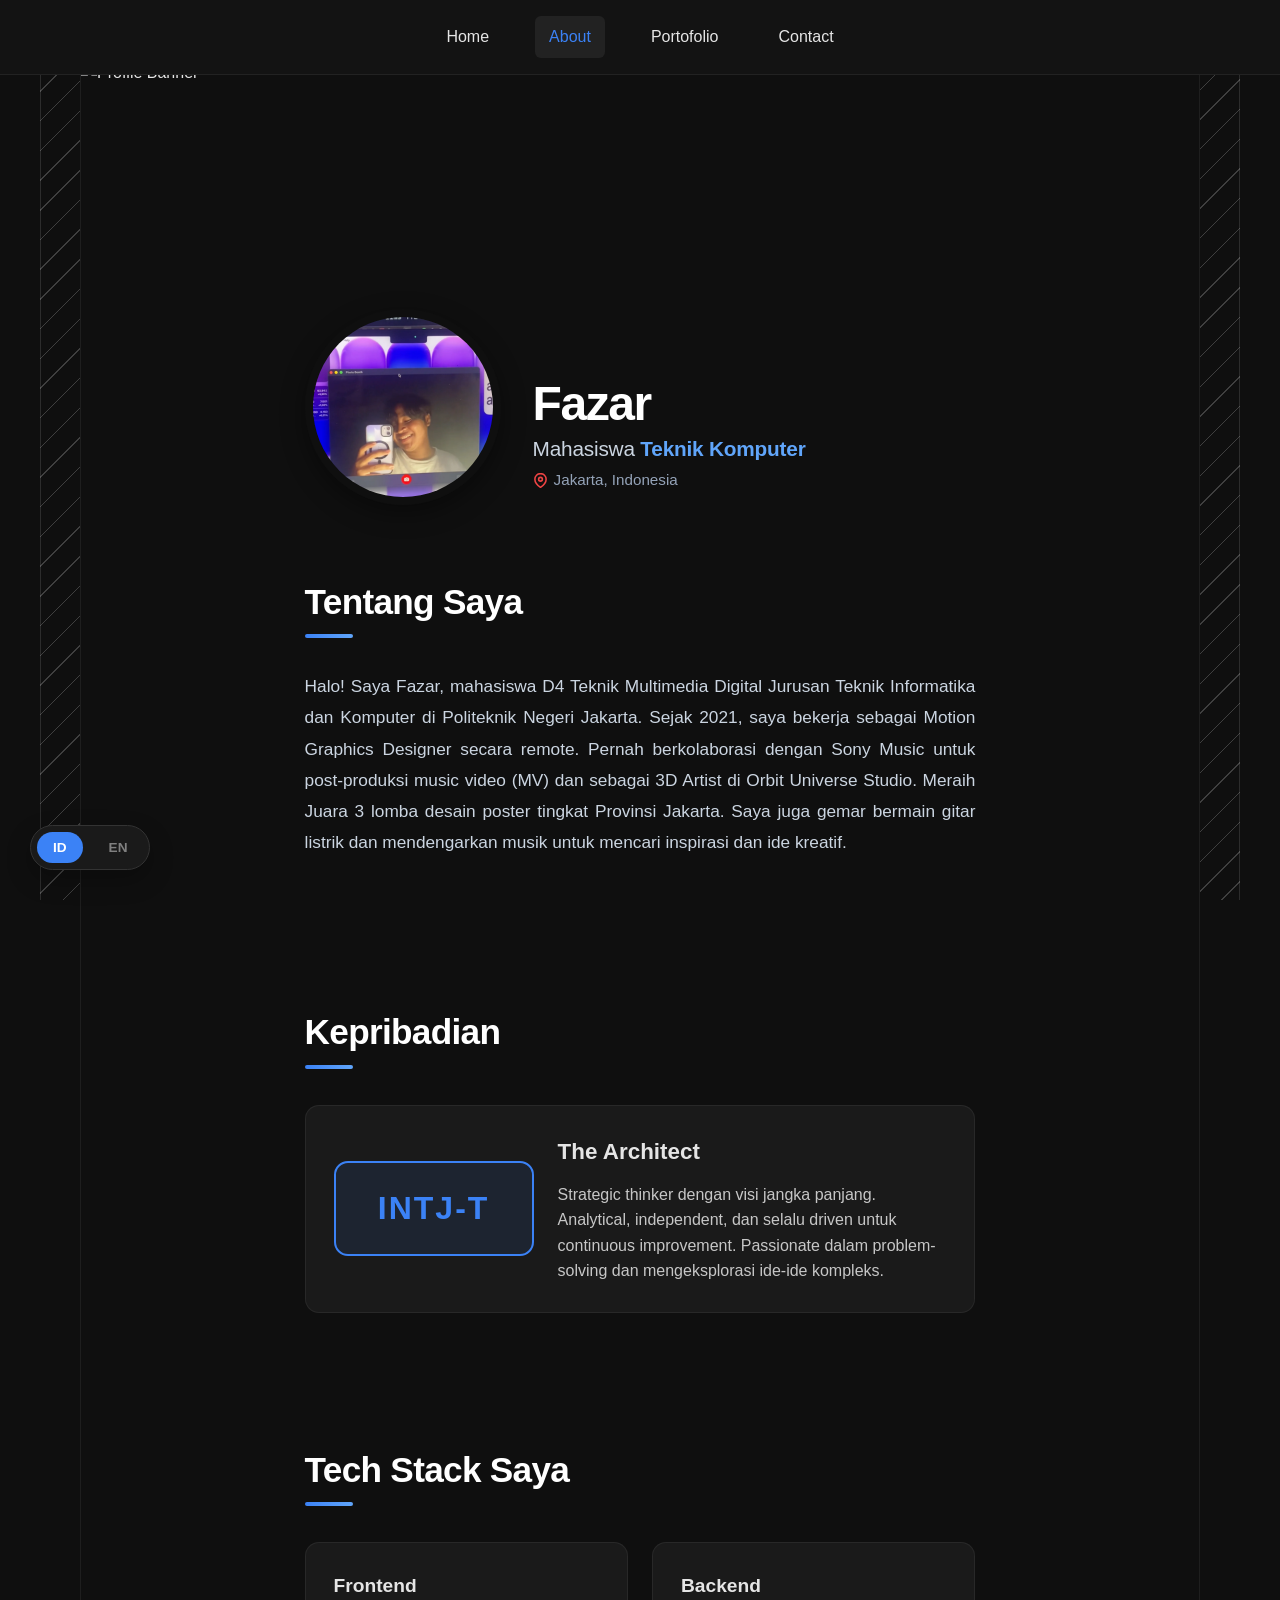
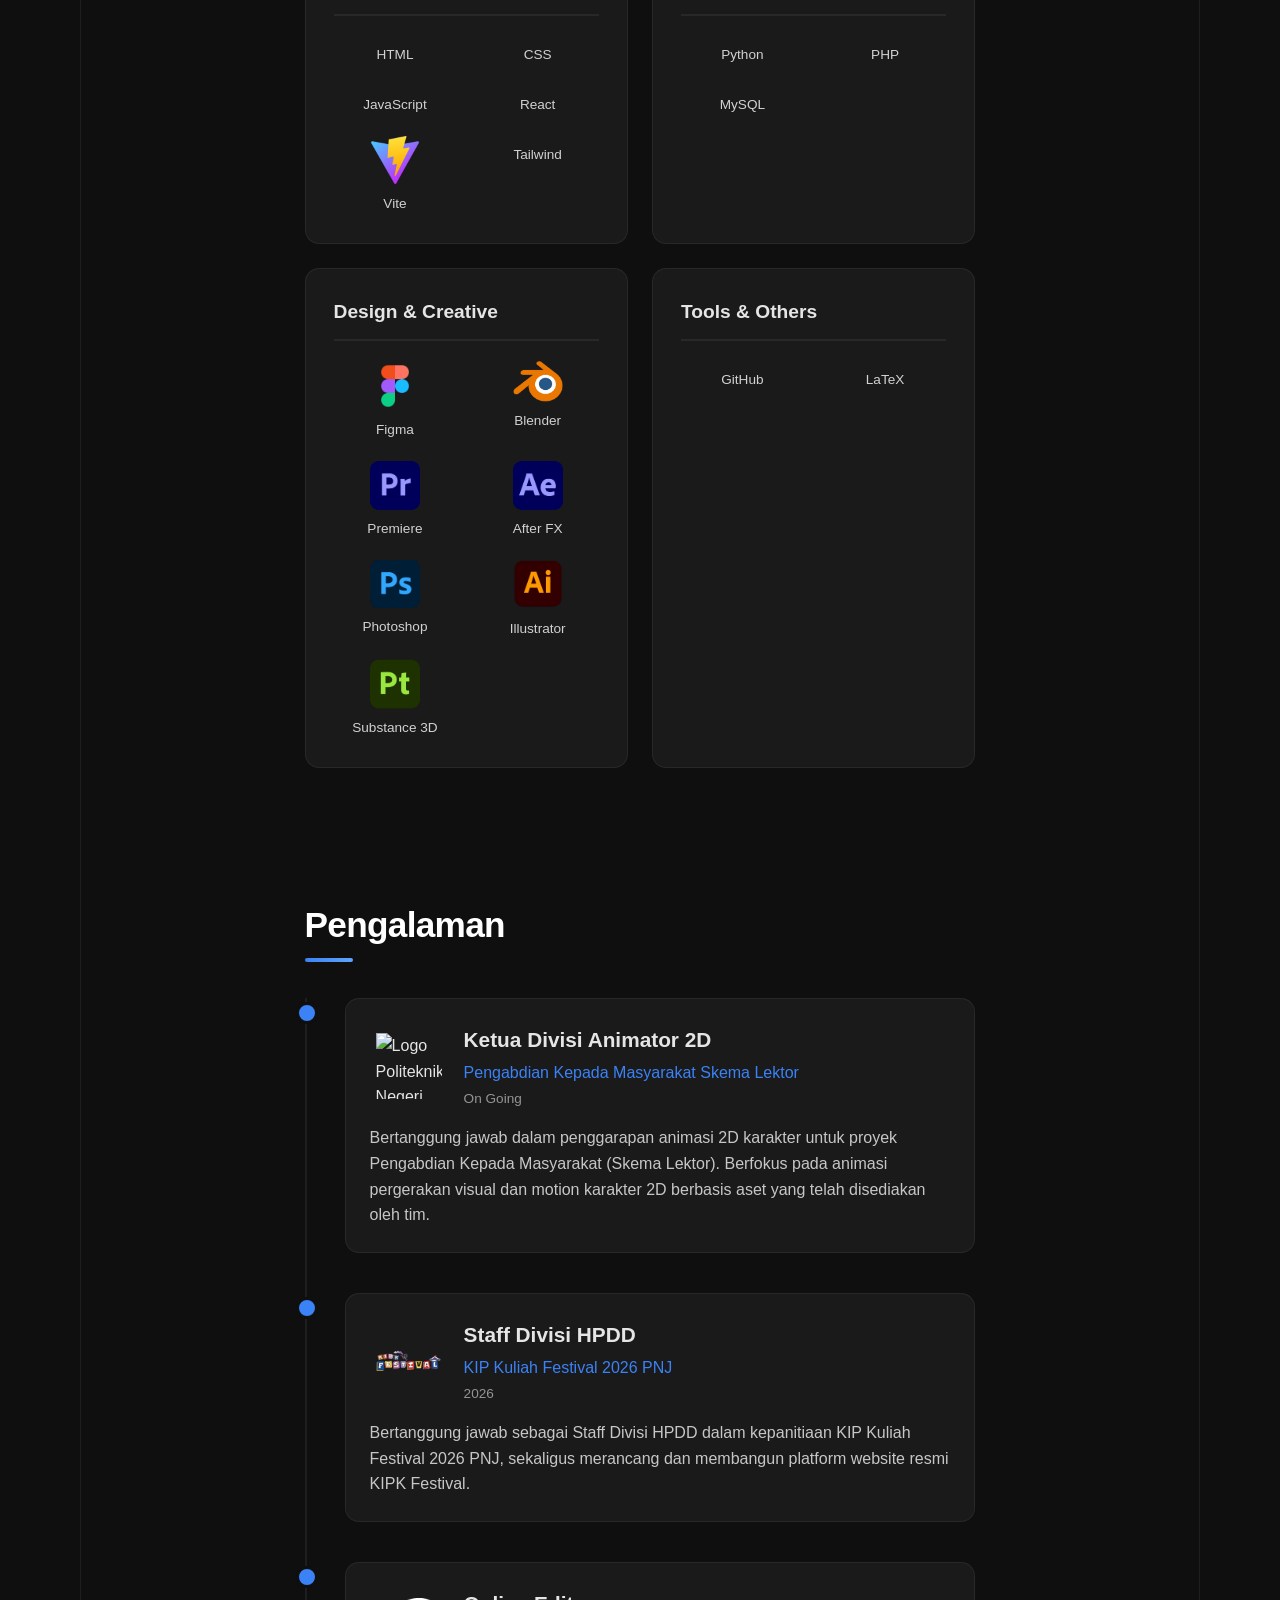
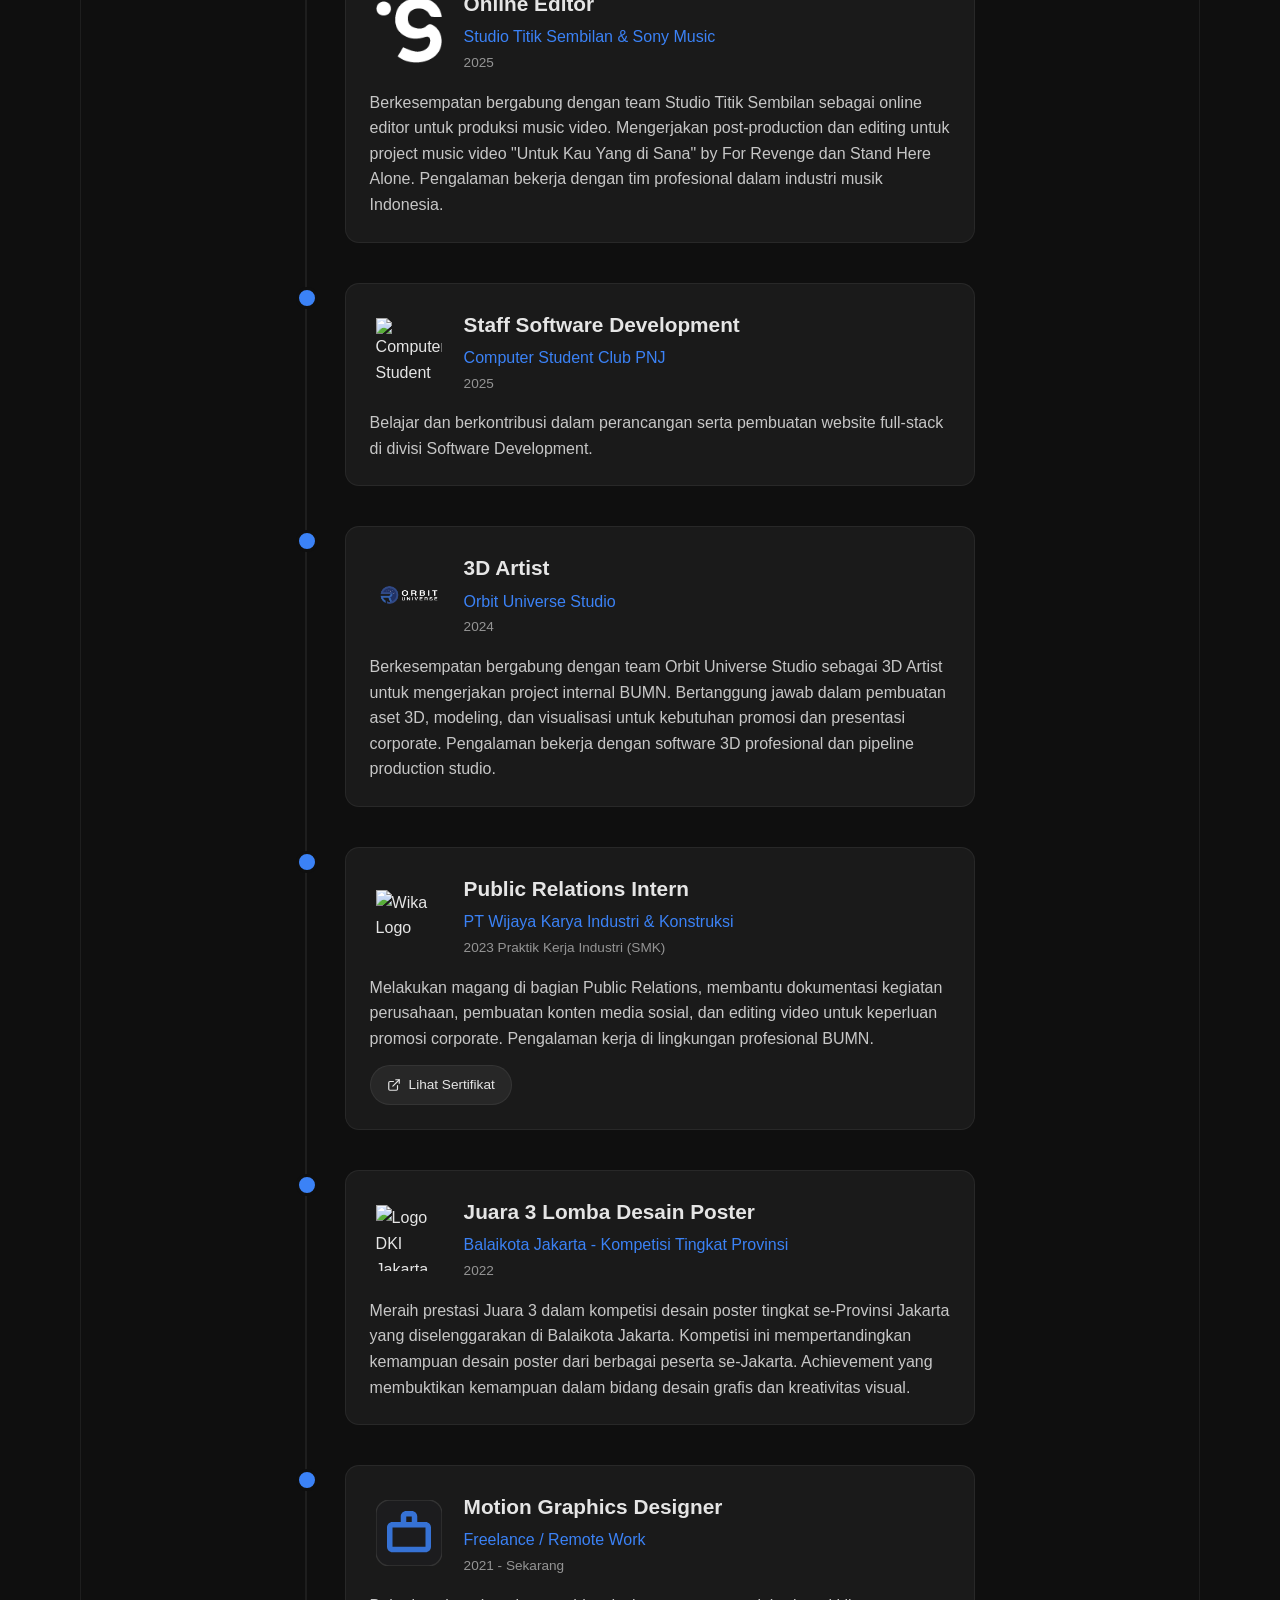
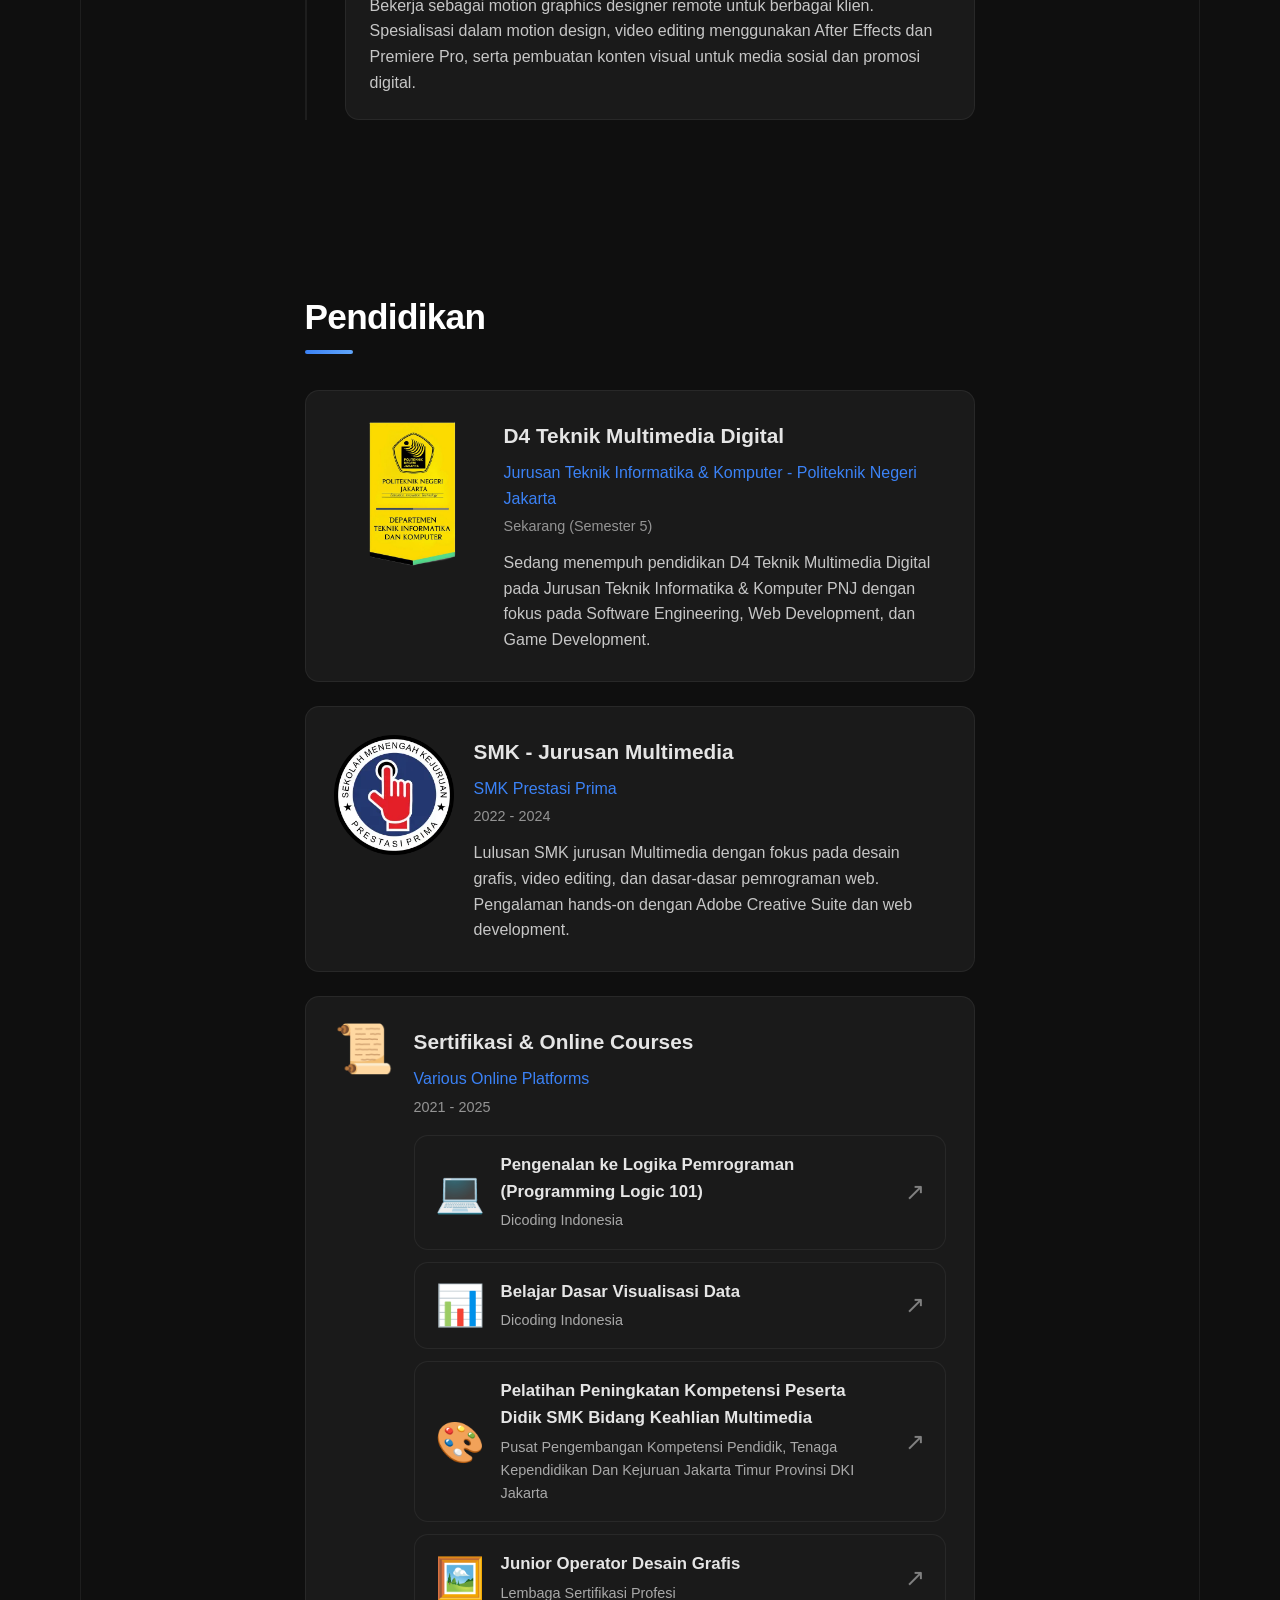
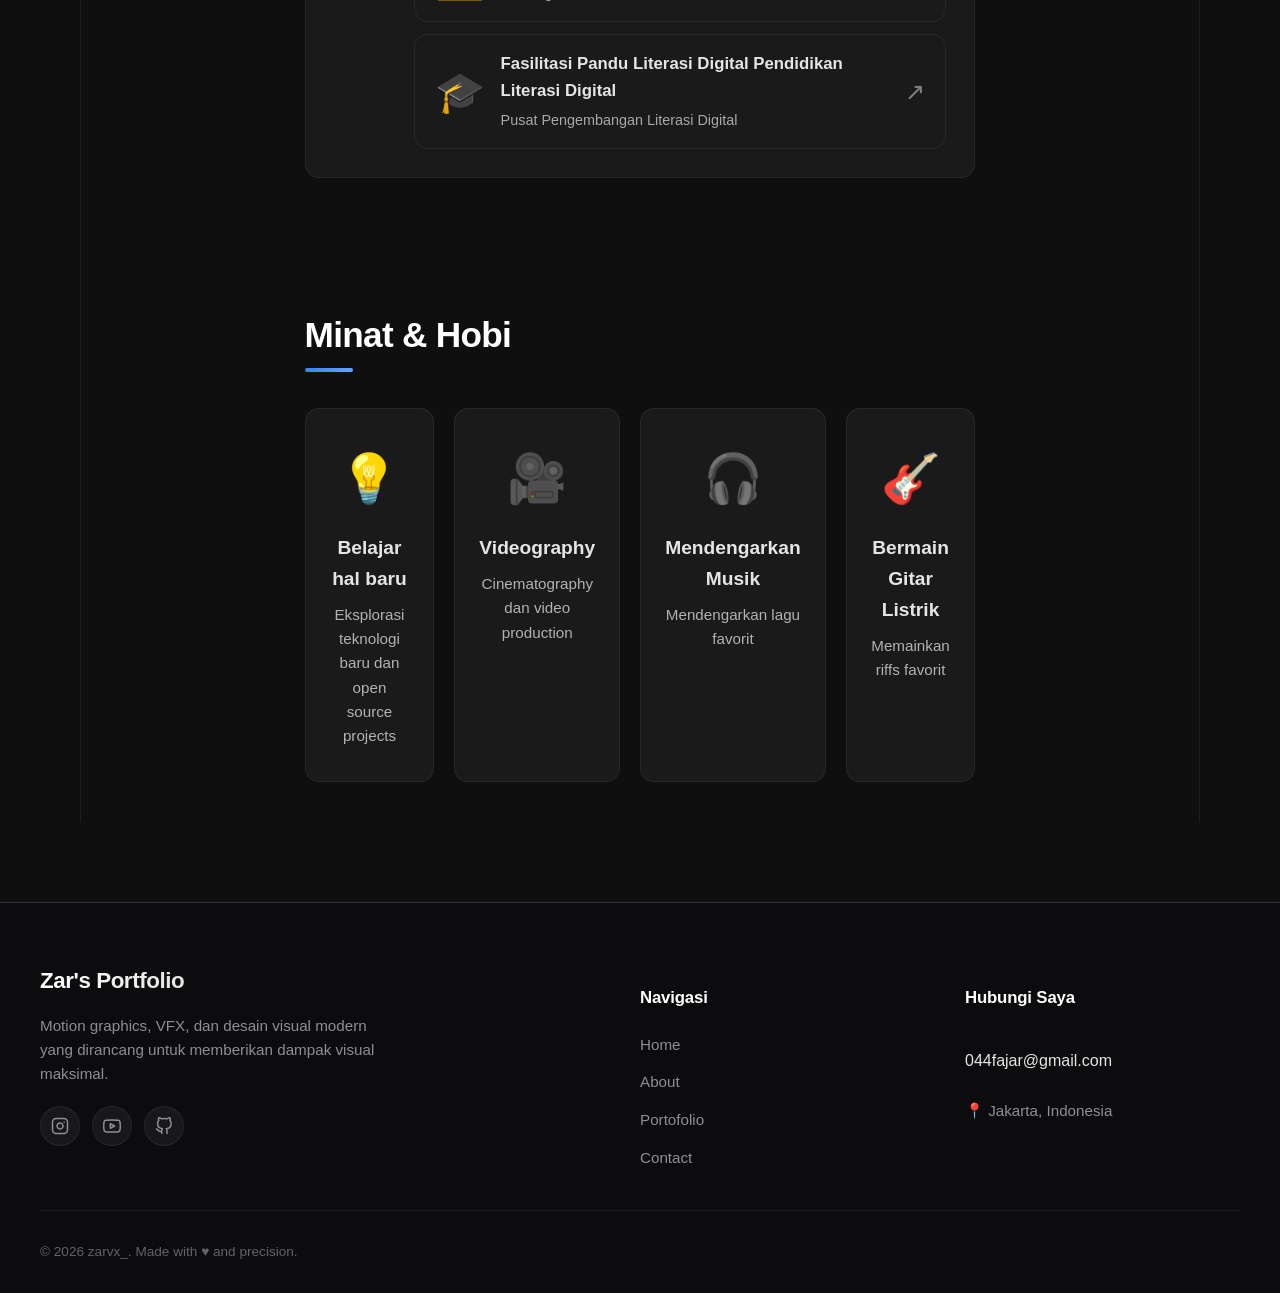
==== about.html @ be613968 "apus logo temp" ====
<!DOCTYPE html>
<html lang="id">

<head>
    <meta charset="UTF-8">
    <meta name="viewport" content="width=device-width, initial-scale=1.0">
    <title>Tentang Saya - Zar's Portfolio</title>
    <title>Portofolio - Zar's Portfolio</title>
    <link rel="icon"
        href="data:image/svg+xml,&lt;svg xmlns='http://www.w3.org/2000/svg' viewBox='0 0 100 100'&gt;&lt;text y='.9em' font-size='90'&gt;🎬&lt;/text&gt;&lt;/svg&gt;">
    <link rel="prefetch" href="index.html">
    <link rel="prefetch" href="portfolio.html">
    <link rel="prefetch" href="contact.html">

    <link rel="stylesheet" href="src/style/global.css">
    <link rel="stylesheet" href="src/style/pattern-margin.css">
    <link rel="stylesheet" href="src/style/about.css">
    <link rel="stylesheet" href="src/style/translate.css">

    <!-- Devicon for tech icons -->
    <link rel="stylesheet" href="https://cdn.jsdelivr.net/gh/devicons/devicon@latest/devicon.min.css">

</head>

<body>
    <div class="pattern-area"></div>

    <navbar-component></navbar-component>

    <main class="halaman-profil">
        <div class="content-wrapper">
            <div class="profile-banner">
                <img src="https://i.pinimg.com/originals/65/b7/e6/65b7e6bcf4d4ac3b208445ea49bd2284.gif"
                    alt="Profile Banner">
            </div>
            <section class="profil-wrapper">
                <!-- Profile Header -->
                <div class="profil">
                    <img src="src/assets/images/pfp.webp" class="profile-img" alt="Fazar Profile Picture" fetchpriority="high">
                    <div class="profile-info">
                        <h1 data-en="Fazar">Fazar</h1>
                        <h2 data-en="Computer Engineering Student">Mahasiswa <span class="role-highlight">Teknik Komputer</span></h2>
                        <h3 class="profile-location" data-en="📍 Jakarta, Indonesia">
                            <svg width="15" height="15" viewBox="0 0 24 24" fill="none" stroke="#ef4444" stroke-width="2.5" stroke-linecap="round" stroke-linejoin="round"><path d="M21 10c0 7-9 13-9 13s-9-6-9-13a9 9 0 0 1 18 0z"></path><circle cx="12" cy="10" r="3"></circle></svg>
                            <span>Jakarta, Indonesia</span>
                        </h3>
                    </div>
                </div>

                <!-- Bio Section -->
                <div class="bagian-profil bagian-bio">
                    <h2 class="section-title" data-t="about_title">Tentang Saya</h2>
                    <p class="teks-bio"
                        data-en="Hello! I'm Fazar, a D4 Digital Multimedia Technology student in the Department of Informatics and Computer Engineering at Jakarta State Polytechnic. Since 2021, I've been working as a remote Motion Graphics Designer. I have collaborated with Sony Music for music video post-production and worked as a 3D Artist at Orbit Universe Studio. I won 3rd place in a poster design competition in Jakarta Province. I also enjoy playing electric guitar and listening to music for creative inspiration.">
                        Halo! Saya Fazar, mahasiswa D4 Teknik Multimedia Digital Jurusan Teknik Informatika dan Komputer di Politeknik Negeri Jakarta.
                        Sejak 2021, saya bekerja sebagai Motion Graphics Designer secara remote. Pernah berkolaborasi
                        dengan Sony Music untuk post-produksi music video (MV) dan sebagai 3D Artist di Orbit Universe
                        Studio. Meraih Juara
                        3 lomba desain poster tingkat Provinsi Jakarta. Saya juga gemar bermain gitar listrik dan
                        mendengarkan
                        musik untuk mencari inspirasi dan ide kreatif.
                    </p>
                </div>

                <!-- MBTI Personality Section -->
                <div class="bagian-profil">
                    <h2 class="section-title" data-t="personality_title">Personality</h2>
                    <div class="personality-container">
                        <div class="mbti-badge">INTJ-T</div>
                        <div class="mbti-details">
                            <h3>The Architect</h3>
                            <p data-t="mbti_desc">Strategic thinker dengan visi jangka panjang. Analytical, independent,
                                dan selalu driven
                                untuk continuous improvement. Passionate dalam problem-solving dan mengeksplorasi
                                ide-ide kompleks.</p>
                        </div>
                    </div>
                </div>

                <!-- Tech Stack Section -->
                <div class="bagian-profil">
                    <h2 class="section-title" data-t="tech_stack_title">Tech Stack</h2>
                    <div class="tech-stack-container">
                        <!-- Frontend -->
                        <div class="tech-category">
                            <h3 class="tech-category-title">Frontend</h3>
                            <div class="tech-icons">
                                <div class="tech-icon-item">
                                    <i class="devicon-html5-plain colored "></i>
                                    <span>HTML</span>
                                </div>
                                <div class="tech-icon-item">
                                    <i class="devicon-css3-plain colored"></i>
                                    <span>CSS</span>
                                </div>
                                <div class="tech-icon-item">
                                    <i class="devicon-javascript-plain colored"></i>
                                    <span>JavaScript</span>
                                </div>
                                <div class="tech-icon-item">
                                    <i class="devicon-react-original colored"></i>
                                    <span>React</span>
                                </div>
                                <div class="tech-icon-item">
                                    <img src="src/assets/icons/Tools/Vite.webp" alt="" width="50px">
                                    <span>Vite</span>
                                </div>
                                <div class="tech-icon-item">
                                    <i class="devicon-tailwindcss-plain colored"></i>
                                    <span>Tailwind</span>
                                </div>
                            </div>
                        </div>

                        <!-- Backend -->
                        <div class="tech-category">
                            <h3 class="tech-category-title">Backend</h3>
                            <div class="tech-icons">
                                <div class="tech-icon-item">
                                    <i class="devicon-python-plain colored"></i>
                                    <span>Python</span>
                                </div>
                                <div class="tech-icon-item">
                                    <i class="devicon-php-plain colored"></i>
                                    <span>PHP</span>
                                </div>
                                <div class="tech-icon-item">
                                    <i class="devicon-mysql-plain colored"></i>
                                    <span>MySQL</span>
                                </div>
                            </div>
                        </div>

                        <!-- Design & Creative -->
                        <div class="tech-category">
                            <h3 class="tech-category-title">Design & Creative</h3>
                            <div class="tech-icons">
                                <div class="tech-icon-item">
                                    <img src="src/assets/icons/Tools/figma.webp" alt="" width="50px">
                                    <span>Figma</span>
                                </div>
                                <div class="tech-icon-item">
                                    <img src="src/assets/icons/Tools/Blender.webp" alt="" width="50px">
                                    <span>Blender</span>
                                </div>
                                <div class="tech-icon-item">
                                    <img src="src/assets/icons/Tools/Pr.webp" alt="" width="50px">
                                    <span>Premiere</span>
                                </div>
                                <div class="tech-icon-item">
                                    <img src="src/assets/icons/Tools/Ae.webp" alt="" width="50px">
                                    <span>After FX</span>
                                </div>
                                <div class="tech-icon-item">
                                    <img src="src/assets/icons/Tools/Ps.webp" alt="" width="50px">
                                    <span>Photoshop</span>
                                </div>
                                <div class="tech-icon-item">
                                    <img src="src/assets/icons/Tools/ai.webp" alt="" width="50px">
                                    <span>Illustrator</span>
                                </div>
                                <div class="tech-icon-item">
                                    <img src="src/assets/icons/Tools/Pt.webp" alt="" width="50px">
                                    <span>Substance 3D</span>
                                </div>
                            </div>
                        </div>

                        <!-- Tools & Others -->
                        <div class="tech-category">
                            <h3 class="tech-category-title">Tools & Others</h3>
                            <div class="tech-icons">
                                <div class="tech-icon-item">
                                    <i class="devicon-github-original"></i>
                                    <span>GitHub</span>
                                </div>
                                <div class="tech-icon-item">
                                    <i class="devicon-latex-original"></i>
                                    <span>LaTeX</span>
                                </div>
                            </div>
                        </div>
                    </div>
                </div>

                <!-- Experience Section -->
                <div class="bagian-profil">
                    <h2 class="section-title" data-t="experience_title">Pengalaman</h2>
                    <div class="timeline">
                        <div class="timeline-item">
                            <div class="timeline-marker"></div>
                            <div class="timeline-content">
                                <div class="timeline-header">
                                    <div class="timeline-logo">
                                        <img src="src/assets/Logo/Logo_Politeknik_Negeri_Jakarta.png" alt="Logo Politeknik Negeri Jakarta">
                                    </div>
                                    <div class="timeline-details">
                                        <h3 class="timeline-title">Ketua Divisi Animator 2D</h3>
                                        <p class="timeline-company">Pengabdian Kepada Masyarakat Skema Lektor</p>
                                        <p class="timeline-period">On Going</p>
                                    </div>
                                </div>
                                <p class="timeline-desc" data-t="exp_pkm_desc">
                                    Bertanggung jawab dalam penggarapan animasi 2D karakter untuk proyek Pengabdian Kepada Masyarakat (Skema Lektor).
                                    Berfokus pada animasi pergerakan visual dan motion karakter 2D berbasis aset yang telah disediakan oleh tim.
                                </p>
                            </div>
                        </div>

                        <div class="timeline-item">
                            <div class="timeline-marker"></div>
                            <div class="timeline-content">
                                <div class="timeline-header">
                                    <div class="timeline-logo">
                                        <img src="src/assets/Logo/Logo_KIPFEST2026.png" alt="Logo KIPK Festival">
                                    </div>
                                    <div class="timeline-details">
                                        <h3 class="timeline-title" >Staff Divisi HPDD</h3>
                                        <p class="timeline-company">KIP Kuliah Festival 2026 PNJ</p>
                                        <p class="timeline-period">2026</p>
                                    </div>
                                </div>
                                <p class="timeline-desc" data-t="exp_kipfest_desc">
                                    Bertanggung jawab sebagai Staff Divisi HPDD dalam kepanitiaan KIP Kuliah Festival 2026 PNJ, sekaligus merancang dan membangun platform website resmi KIPK Festival.
                                </p>
                            </div>
                        </div>


                        <div class="timeline-item">
                            <div class="timeline-marker"></div>
                            <div class="timeline-content">
                                <div class="timeline-header">
                                    <div class="timeline-logo">
                                        <img src="src/assets/images/Studio_titikSembilan.webp"
                                            alt="Studio Titik Sembilan Logo">
                                    </div>
                                    <div class="timeline-details">
                                        <h3 class="timeline-title">Online Editor</h3>
                                        <p class="timeline-company">Studio Titik Sembilan & Sony Music</p>
                                        <p class="timeline-period">2025</p>
                                    </div>
                                </div>
                                <p class="timeline-desc" data-t="exp_online_editor_desc">
                                    Berkesempatan bergabung dengan team Studio Titik Sembilan sebagai online editor
                                    untuk
                                    produksi music video. Mengerjakan post-production dan editing untuk project music
                                    video
                                    "Untuk Kau Yang di Sana" by For Revenge dan Stand Here Alone. Pengalaman bekerja
                                    dengan
                                    tim
                                    profesional dalam industri musik Indonesia.
                                </p>
                            </div>
                        </div>

                        <div class="timeline-item">
                            <div class="timeline-marker"></div>
                            <div class="timeline-content">
                                <div class="timeline-header">
                                    <div class="timeline-logo">
                                        <img src="https://csc-pnj.vercel.app/logo-csc.png"
                                            alt="Computer Student Club PNJ Logo">
                                    </div>
                                    <div class="timeline-details">
                                        <h3 class="timeline-title" data-t="exp_web_dev_title">Staff Software Development
                                        </h3>
                                        <p class="timeline-company">Computer Student Club PNJ</p>
                                        <p class="timeline-period">2025</p>
                                    </div>
                                </div>
                                <p class="timeline-desc" data-t="exp_web_dev_desc">
                                    Mempelajari dan membuat projek website development fullstack menggunakan Framework
                                    Java Script.
                                </p>
                            </div>
                        </div>

                        <div class="timeline-item">
                            <div class="timeline-marker"></div>
                            <div class="timeline-content">
                                <div class="timeline-header">
                                    <div class="timeline-logo">
                                        <img src="src/assets/Logo/Logo_Orbit_White.webp"
                                            alt="Orbit Universe Studio Logo">
                                    </div>
                                    <div class="timeline-details">
                                        <h3 class="timeline-title">3D Artist</h3>
                                        <p class="timeline-company">Orbit Universe Studio</p>
                                        <p class="timeline-period">2024</p>
                                    </div>
                                </div>
                                <p class="timeline-desc" data-t="exp_3d_artist_desc">
                                    Berkesempatan bergabung dengan team Orbit Universe Studio sebagai 3D Artist untuk
                                    mengerjakan project internal BUMN. Bertanggung jawab dalam pembuatan aset 3D,
                                    modeling,
                                    dan visualisasi untuk kebutuhan promosi dan presentasi corporate. Pengalaman bekerja
                                    dengan
                                    software 3D profesional dan pipeline production studio.
                                </p>
                            </div>
                        </div>

                        <div class="timeline-item">
                            <div class="timeline-marker"></div>
                            <div class="timeline-content">
                                <div class="timeline-header">
                                    <div class="timeline-logo">
                                        <img src="https://upload.wikimedia.org/wikipedia/commons/thumb/d/d0/Wijaya_Karya.svg/3840px-Wijaya_Karya.svg.png"
                                            alt="Wika Logo">
                                    </div>
                                    <div class="timeline-details">
                                        <h3 class="timeline-title">Public Relations Intern</h3>
                                        <p class="timeline-company">PT Wijaya Karya Industri & Konstruksi</p>
                                        <p class="timeline-period" data-t="period_prakerin">2023 Praktik Kerja Industri
                                            (SMK)</p>
                                    </div>
                                </div>
                                <p class="timeline-desc" data-t="exp_pr_intern_desc">
                                    Melakukan magang di bagian Public Relations, membantu dokumentasi kegiatan
                                    perusahaan,
                                    pembuatan konten media sosial, dan editing video untuk keperluan promosi corporate.
                                    Pengalaman kerja di lingkungan profesional BUMN.
                                </p>
                                <a href="https://drive.google.com/file/d/1sbLT6HKEKlZEKTtM8nYRrVgfgyhpXESU/view?usp=sharing"
                                    target="_blank" rel="noopener noreferrer" class="timeline-cert-link">
                                    <svg width="14" height="14" viewBox="0 0 24 24" fill="none" stroke="currentColor" stroke-width="2" stroke-linecap="round" stroke-linejoin="round"><path d="M18 13v6a2 2 0 0 1-2 2H5a2 2 0 0 1-2-2V8a2 2 0 0 1 2-2h6"></path><polyline points="15 3 21 3 21 9"></polyline><line x1="10" y1="14" x2="21" y2="3"></line></svg>
                                    <span data-t="view_certificate">Lihat Sertifikat</span>
                                </a>
                            </div>
                        </div>

                        <div class="timeline-item">
                            <div class="timeline-marker"></div>
                            <div class="timeline-content">
                                <div class="timeline-header">
                                    <div class="timeline-logo">
                                        <img src="https://upload.wikimedia.org/wikipedia/commons/thumb/e/eb/Coat_of_arms_of_Jakarta.svg/500px-Coat_of_arms_of_Jakarta.svg.png"
                                            alt="Logo DKI Jakarta">
                                    </div>
                                    <div class="timeline-details">
                                        <h3 class="timeline-title" data-t="exp_poster_title">Juara 3 Lomba Desain Poster</h3>
                                        <p class="timeline-company" data-t="exp_poster_company">Balaikota Jakarta -
                                            Kompetisi Tingkat Provinsi</p>
                                        <p class="timeline-period">2022</p>
                                    </div>
                                </div>
                                <p class="timeline-desc" data-t="exp_poster_desc">
                                    Meraih prestasi Juara 3 dalam kompetisi desain poster tingkat se-Provinsi Jakarta
                                    yang diselenggarakan di Balaikota Jakarta. Kompetisi ini mempertandingkan kemampuan
                                    desain poster dari berbagai peserta se-Jakarta. Achievement yang membuktikan
                                    kemampuan dalam bidang desain grafis dan kreativitas visual.
                                </p>
                            </div>
                        </div>

                        <div class="timeline-item">
                            <div class="timeline-marker"></div>
                            <div class="timeline-content">
                                <div class="timeline-header">
                                    <div class="timeline-logo">
                                        <img src="src/assets/images/company-placeholder.svg" alt="Company Logo">
                                    </div>
                                    <div class="timeline-details">
                                        <h3 class="timeline-title">Motion Graphics Designer</h3>
                                        <p class="timeline-company">Freelance / Remote Work</p>
                                        <p class="timeline-period" data-en="2021 - Present">2021 - Sekarang</p>
                                    </div>
                                </div>
                                <p class="timeline-desc"
                                    data-en="Working as a remote motion graphics designer for various clients. Specialized in motion design, video editing using After Effects and Premiere Pro, as well as creating visual content for social media and digital promotion.">
                                    Bekerja sebagai motion graphics designer remote untuk berbagai klien.
                                    Spesialisasi dalam motion design, video editing menggunakan After Effects dan
                                    Premiere Pro,
                                    serta pembuatan konten visual untuk media sosial dan promosi digital.
                                </p>
                            </div>
                        </div>
                    </div>
                </div>

                <!-- Education Section -->
                <div class="bagian-profil">
                    <h2 class="section-title" data-t="edu_title">Pendidikan</h2>
                    <div class="pendidikan-container">
                        <div class="pendidikan-item">
                            <div class="pendidikan-icon">
                                <img src="src/assets/Logo/DTIK_1.webp" alt="Logo DTIK PNJ" style="width: 150px; height: 150px; object-fit: contain;">
                            </div>
                            <div class="pendidikan-content">
                                <h3 class="pendidikan-degree" data-t="edu_d4_degree">D4 Teknik Multimedia Digital</h3>
                                <p class="pendidikan-school" data-t="edu_d4_school">Politeknik Negeri Jakarta</p>
                                <p class="pendidikan-year" data-t="period_present_sem5">2024 - Sekarang (Semester 5)</p>
                                <p class="pendidikan-desc" data-t="edu_d4_desc">
                                    Sedang menempuh pendidikan D4 Teknik Multimedia Digital dengan fokus pada Software
                                    Engineering,
                                    Web Development, dan Game Development.
                                </p>
                            </div>
                        </div>

                        <div class="pendidikan-item">
                            <div class="pendidikan-icon">
                                <img src="src/assets/images/logo-smk.webp" alt="Logo SMK Prestasi Prima" style="width: 120px; height: 120px; object-fit: contain;">
                            </div>
                            <div class="pendidikan-content">    
                                <h3 class="pendidikan-degree" data-t="edu_smk_degree">SMK - Jurusan Multimedia</h3>
                                <p class="pendidikan-school" data-t="edu_smk_school">SMK Prestasi Prima</p>
                                <p class="pendidikan-year">2022 - 2024</p>
                                <p class="pendidikan-desc" data-t="edu_smk_desc">
                                    Lulusan SMK jurusan Multimedia dengan fokus pada desain grafis, video editing,
                                    dan dasar-dasar pemrograman web. Pengalaman hands-on dengan Adobe Creative Suite dan
                                    web development.
                                </p>
                            </div>
                        </div>

                        <div class="pendidikan-item">
                            <div class="pendidikan-icon">📜</div>
                            <div class="pendidikan-content">
                                <h3 class="pendidikan-degree" data-t="cert_title">Sertifikasi & Online Courses</h3>
                                <p class="pendidikan-school">Various Online Platforms</p>
                                <p class="pendidikan-year">2021 - 2025</p>
                                <div class="certificate-cards">
                                    <a href="https://www.dicoding.com/certificates/GRX52D8NRX0M" target="_blank"
                                        class="certificate-card">
                                        <div class="cert-icon">💻</div>
                                        <div class="cert-info">
                                            <h4 data-t="cert_logic">Pengenalan ke Logika Pemrograman (Programming Logic
                                                101)</h4>
                                            <p>Dicoding Indonesia</p>
                                        </div>
                                        <span class="cert-link-icon">↗</span>
                                    </a>

                                    <a href="https://dicoding.com/certificates/KEXLLQLYWXG2" target="_blank"
                                        class="certificate-card">
                                        <div class="cert-icon">📊</div>
                                        <div class="cert-info">
                                            <h4 data-t="cert_viz">Belajar Dasar Visualisasi Data</h4>
                                            <p>Dicoding Indonesia</p>
                                        </div>
                                        <span class="cert-link-icon">↗</span>
                                    </a>

                                    <a href="https://drive.google.com/file/d/1CihJEYjUwZ8ZbQZGkl-70LCAz72aJV-Z/view?usp=sharing"
                                        target="_blank" class="certificate-card">
                                        <div class="cert-icon">🎨</div>
                                        <div class="cert-info">
                                            <h4 data-t="cert_multimedia">Pelatihan Peningkatan Kompetensi Peserta Didik
                                                SMK Bidang Keahlian
                                                Multimedia</h4>
                                            <p data-t="cert_multimedia_school">Pusat Pengembangan Kompetensi Pendidik,
                                                Tenaga Kependidikan Dan Kejuruan
                                                Jakarta Timur Provinsi DKI Jakarta</p>
                                        </div>
                                        <span class="cert-link-icon">↗</span>
                                    </a>

                                    <a href="https://drive.google.com/file/d/1ollFMdt9r3D2wkvYforbVY-iVjsgoGPj/view?usp=drive_link"
                                        target="_blank" class="certificate-card">
                                        <div class="cert-icon">🖼️</div>
                                        <div class="cert-info">
                                            <h4 data-t="cert_graphic">Junior Operator Desain Grafis</h4>
                                            <p data-t="cert_lsp">Lembaga Sertifikasi Profesi</p>
                                        </div>
                                        <span class="cert-link-icon">↗</span>
                                    </a>

                                    <a href="https://drive.google.com/file/d/1kN6H0XE8MmBHZNLYGzFhaaNczojc5V-D/view?usp=drive_link"
                                        target="_blank" class="certificate-card">
                                        <div class="cert-icon">🎓</div>
                                        <div class="cert-info">
                                            <h4 data-t="cert_digilit">Fasilitasi Pandu Literasi Digital Pendidikan
                                                Literasi Digital</h4>
                                            <p data-t="cert_digilit_center">Pusat Pengembangan Literasi Digital</p>
                                        </div>
                                        <span class="cert-link-icon">↗</span>
                                    </a>
                                </div>
                            </div>
                        </div>
                    </div>
                </div>

                <!-- hobi -->
                <div class="bagian-profil">
                    <h2 class="section-title" data-t="hobbies_title">Minat & Hobi</h2>
                    <div class="minat-grid">

                        <div class="minat-card">
                            <span class="minat-icon">💡</span>
                            <h4 data-t="hobby_learning">Belajar hal baru</h4>
                            <p data-t="hobby_learning_desc">Eksplorasi teknologi baru dan open source projects</p>
                        </div>
                        <div class="minat-card">
                            <span class="minat-icon">🎥</span>
                            <h4 data-t="hobby_video">Videography</h4>
                            <p data-t="hobby_video_desc">Cinematography dan video production</p>
                        </div>
                        <div class="minat-card">
                            <span class="minat-icon">🎧</span>
                            <h4 data-t="hobby_music">Mendengarkan Musik</h4>
                            <p data-t="hobby_music_desc">Mendengarkan lagu favorit</p>
                        </div>
                        <div class="minat-card">
                            <span class="minat-icon">🎸</span>
                            <h4 data-t="hobby_guitar">Bermain Gitar Listrik</h4>
                            <p data-t="hobby_guitar_desc">Memainkan riffs favorit</p>
                        </div>
                    </div>
                </div>
            </section>
        </div>
    </main>

    <footer-component></footer-component>

    <script src="https://cdnjs.cloudflare.com/ajax/libs/animejs/3.2.1/anime.min.js"></script>
    <script src="src/js/data/translations.js"></script>
    <script src="src/js/components/LanguageSwitch.js"></script>
    <script src="src/js/components/NavbarComponent.js"></script>
    <script src="src/js/components/FooterComponent.js"></script>
    <script src="src/js/anim.js"></script>

</body>

</html>
---- src/style/global.css ----
/* 
   1. CSS VARIABLES (ROOT)
    */

:root {
    /* Colors */
    --bg: #0f0f0f;
    --bg-card: #1a1a1a;
    --text: #e5e5e5;
    --accent: #3b82f6;

    /* Borders */
    --border: #222;
    --border-light: #333;
    --border-soft: #ffffff10;
    --border-soft-2: #ffffff15;

    /* Interactive States */
    --hover-bg: #222;
    --cta-dark: #292929;
    --cta-hover: #badb6e;

    /* Badge Branding Colors */
    --badge-personal-bg: rgba(255, 255, 255, 0.08);
    --badge-personal-text: var(--text);
    --badge-personal-border: rgba(255, 255, 255, 0.2);

    --badge-assignment-bg: rgba(59, 130, 246, 0.15);
    --badge-assignment-text: #93c5fd;
    --badge-assignment-border: rgba(59, 130, 246, 0.35);

    --badge-client-bg: rgba(186, 219, 110, 0.15);
    --badge-client-text: var(--cta-hover);
    --badge-client-border: rgba(186, 219, 110, 0.35);

    /* Border Radius */
    --radius: 12px;
    --radius-lg: 14px;
    --radius-xl: 16px;

    /* Spacing */
    --space: 1.5rem;
    --section-space: 70px;
    --container-space: 40px;

    /* Shadows */
    --shadow-card: 0 10px 25px rgba(0, 0, 0, .25);
    --accent-shadow: 0 0 25px #3b82f6;
    --accent-soft-shadow: 0 0 18px #3b82f6;

    /* Transitions */
    --transition: .25s ease;

    /* Typography */
    --fs-h1: 3.8rem;
    --fs-h2: 2.2rem;
    --fs-body: 1rem;

    /* Pattern Variables */
    --pattern-mask-width: 40px;
    --pattern-color: rgba(255, 255, 255, 0.205);
    --pattern-offset: 40px;
}

/* 
   2. BASE STYLES
    */

html,
body {
    height: 100%;
}

body {
    margin: 0;
    font-family: -apple-system, BlinkMacSystemFont, "SF Pro Display", "SF Pro Text", "Helvetica Neue", Helvetica, Arial, sans-serif;
    background: var(--bg);
    color: var(--text);
    line-height: 1.6;
    display: flex;
    flex-direction: column;
}

main {
    flex: 1;
    padding: 80px;
    padding-top: 75px;
}

/* 
   3. NAVIGATION
    */

.nav {
    position: fixed;
    top: 0;
    left: 0;
    width: 100%;
    z-index: 999;
    background: #131313;
    display: flex;
    justify-content: center;
    gap: 2rem;
    padding: 1rem 0;
    border-bottom: 1px solid var(--border);
}

.nav a {
    color: var(--text);
    text-decoration: none;
    font-weight: 500;
    padding: 8px 14px;
    border-radius: 6px;
}

.nav a:hover {
    background: var(--hover-bg);
    color: var(--accent);
}

.nav a.active {
    background: var(--hover-bg);
    color: var(--accent);
}

/* 
   4. CONTENT & LAYOUT UTILITIES
    */

.content {
    max-width: 100%;
    margin: auto;
    padding: 3rem 1rem;
}

.grid {
    display: grid;
    gap: 2rem;
    grid-template-columns: repeat(auto-fit, minmax(320px, 1fr));
    padding: 2rem 0;
}

.card {
    background: var(--bg-card);
    padding: .5rem;
    border-radius: var(--radius);
    border: 1px solid var(--border);
}

.card:hover {
    border-color: var(--accent);
}

/* 
   7. FORMS
    */

form {
    display: flex;
    flex-direction: column;
    gap: 1rem;
}

input,
textarea {
    background: #111;
    border: 1px solid var(--border-light);
    padding: 14px;
    border-radius: var(--radius);
    color: var(--text);
    resize: none;
}

input:focus,
textarea:focus {
    border-color: var(--accent);
}

/* 
   8. BUTTONS
    */

button {
    background: var(--accent);
    border: none;
    padding: 14px;
    border-radius: var(--radius);
    color: #fff;
    font-size: 1rem;
    cursor: pointer;
}

button:hover {
    background: #2563eb;
}

/* 
   9. EFFECTS
    */


/* 
   10. PRELOADER
    */
/* id selector */
#preloader {
    position: fixed;
    inset: 0;
    background: var(--bg);
    display: flex;
    align-items: center;
    justify-content: center;
    z-index: 9999;
}

#loading-text {
    font-size: 2rem;
    color: var(--text);
    opacity: 0;
    animation: fadeText .4s ease forwards;
}

@keyframes fadeText {
    to {
        opacity: 1;
    }
}

/* 
   11. FOOTER
    */

.footer {
    border-top: 1px solid var(--border-light);
    background-color: #0c0c0e;
    padding: 60px var(--container-space) 30px;
    margin-top: 5rem;
    position: relative;
    z-index: 10;
}

.footer-container {
    max-width: 1200px;
    margin: 0 auto;
    display: grid;
    grid-template-columns: 2fr 1fr 1fr;
    gap: 50px;
    padding-bottom: 40px;
}

.footer-brand {
    display: flex;
    flex-direction: column;
    gap: 15px;
}

.footer-logo {
    font-size: 1.4rem;
    font-weight: 800;
    letter-spacing: -0.02em;
    color: #fff;
    text-decoration: none;
    background: linear-gradient(to right, #fff, #999);
    -webkit-background-clip: text;
    background-clip: text;
    -webkit-text-fill-color: transparent;
    display: inline-block;
}

.footer-desc {
    font-size: 0.95rem;
    color: #8e8e93;
    line-height: 1.6;
    max-width: 360px;
    margin: 0;
}

.footer-socials {
    display: flex;
    gap: 12px;
    margin-top: 5px;
}

.footer-socials a {
    display: flex;
    align-items: center;
    justify-content: center;
    width: 38px;
    height: 38px;
    border-radius: 50%;
    background: #18181c;
    color: #8e8e93;
    transition: all 0.3s ease;
    border: 1px solid var(--border-soft);
}

.footer-socials a:hover {
    background: var(--cta-hover);
    color: #000;
    transform: translateY(-3px);
}

.footer-links h4,
.footer-contact h4 {
    color: #fff;
    font-size: 1.05rem;
    font-weight: 600;
    margin-bottom: 20px;
    letter-spacing: -0.01em;
}

.footer-links ul {
    list-style: none;
    padding: 0;
    margin: 0;
    display: flex;
    flex-direction: column;
    gap: 12px;
}

.footer-links a {
    color: #8e8e93;
    text-decoration: none;
    font-size: 0.95rem;
    transition: color 0.25s ease;
}

.footer-links a:hover {
    color: var(--cta-hover);
}

.footer-contact {
    display: flex;
    flex-direction: column;
}

.footer-email {
    color: var(--text);
    text-decoration: none;
    font-size: 1rem;
    font-weight: 500;
    transition: color 0.25s ease;
}

.footer-email:hover {
    color: var(--cta-hover);
}

.footer-location {
    color: #8e8e93;
    font-size: 0.95rem;
    margin-top: 10px;
}

.footer-bottom {
    max-width: 1200px;
    margin: 0 auto;
    padding-top: 30px;
    border-top: 1px solid var(--border-soft);
    display: flex;
    justify-content: space-between;
    align-items: center;
    flex-wrap: wrap;
    gap: 15px;
}

.footer-bottom p {
    font-size: 0.85rem;
    color: #636366;
    margin: 0;
}

/* Footer Responsive styles */
@media (max-width: 768px) {
    .footer {
        padding: 50px 24px 30px;
        margin-top: 3rem;
    }
    .footer-container {
        grid-template-columns: 1fr;
        gap: 35px;
    }
    .footer-bottom {
        flex-direction: column;
        text-align: center;
        align-items: center;
    }
}


/* 
   12. RESPONSIVE DESIGN
    */

/* Mobile kecil (≤480px) */
@media (max-width: 480px) {

    /* Layout */
    main {
        padding: 0 10px;
        padding-top: 80px;
    }

    /* Navigation */
    .nav {
        
        gap: 0.8rem;
        padding: 1rem 0.1rem;
    }

    .nav a {
        
        font-size: 1rem;
        padding: 12px 10px;
    }
}

/* Mobile dan Tablet kecil (≤768px) */
@media (max-width: 768px) {

    /* Layout */
    main {
        padding: 0 15px;
        padding-top: 0px;
    }



    /* Content Wrapper */
    .content-wrapper {
        border: none;
        margin: 0;
        padding: 0;
        min-height: auto;
    }
}
---- src/style/pattern-margin.css ----
.pattern-area {
    position: fixed;
    inset: 0;
    z-index: -1;
    pointer-events: none;
    background-image:
        /* Border luar kiri */
        linear-gradient(to right,
            transparent 0%,
            transparent var(--pattern-offset),
            var(--border-soft) var(--pattern-offset),
            var(--border-soft) calc(var(--pattern-offset) + 1px),
            transparent calc(var(--pattern-offset) + 1px)),
        /* Border dalam kiri */
        linear-gradient(to right,
            transparent 0%,
            transparent calc(var(--pattern-offset) + var(--pattern-mask-width)),
            var(--border-soft) calc(var(--pattern-offset) + var(--pattern-mask-width)),
            var(--border-soft) calc(var(--pattern-offset) + var(--pattern-mask-width) + 1px),
            transparent calc(var(--pattern-offset) + var(--pattern-mask-width) + 1px)),
        /* Border dalam kanan */
        linear-gradient(to right,
            transparent 0%,
            transparent calc(100% - var(--pattern-offset) - var(--pattern-mask-width) - 1px),
            var(--border-soft) calc(100% - var(--pattern-offset) - var(--pattern-mask-width) - 1px),
            var(--border-soft) calc(100% - var(--pattern-offset) - var(--pattern-mask-width)),
            transparent calc(100% - var(--pattern-offset) - var(--pattern-mask-width))),
        /* Border luar kanan */
        linear-gradient(to right,
            transparent 0%,
            transparent calc(100% - var(--pattern-offset) - 1px),
            var(--border-soft) calc(100% - var(--pattern-offset) - 1px),
            var(--border-soft) calc(100% - var(--pattern-offset)),
            transparent calc(100% - var(--pattern-offset))),
        /* Pattern garis diagonal */
        repeating-linear-gradient(-45deg,
            transparent,
            transparent 20px,
            var(--pattern-color) 20px,
            var(--pattern-color) 21px);
    /* Mask buat nampilin pattern di pinggir aja */
    -webkit-mask-image: linear-gradient(to right,
            transparent 0%,
            transparent var(--pattern-offset),
            black var(--pattern-offset),
            black calc(var(--pattern-offset) + var(--pattern-mask-width)),
            transparent calc(var(--pattern-offset) + var(--pattern-mask-width)),
            transparent calc(100% - var(--pattern-offset) - var(--pattern-mask-width)),
            black calc(100% - var(--pattern-offset) - var(--pattern-mask-width)),
            black calc(100% - var(--pattern-offset)),
            transparent calc(100% - var(--pattern-offset)),
            transparent 100%);
    mask-image: linear-gradient(to right,
            transparent 0%,
            transparent var(--pattern-offset),
            black var(--pattern-offset),
            black calc(var(--pattern-offset) + var(--pattern-mask-width)),
            transparent calc(var(--pattern-offset) + var(--pattern-mask-width)),
            transparent calc(100% - var(--pattern-offset) - var(--pattern-mask-width)),
            black calc(100% - var(--pattern-offset) - var(--pattern-mask-width)),
            black calc(100% - var(--pattern-offset)),
            transparent calc(100% - var(--pattern-offset)),
            transparent 100%);
}

/* SUMBER : https://www.magicpattern.design/tools/css-backgrounds */

/* Garis border buat strip pattern */
.pattern-area::before {
    content: '';
    position: fixed;
    top: 0;
    bottom: 0;
    left: var(--pattern-offset);
    width: 1px;
    background: var(--border-soft);
    z-index: 1;
    pointer-events: none;
    box-shadow:
        /* Border dalam kiri */
        var(--pattern-mask-width) 0 0 0 var(--border-soft);
}

/* Border sebelah kanan */
.pattern-area::after {
    content: '';
    position: fixed;
    top: 0;
    bottom: 0;
    right: var(--pattern-offset);
    width: 1px;
    background: var(--border-soft);
    z-index: 1;
    pointer-events: none;
    box-shadow:
        /* Border dalam kanan */
        calc(-1 * var(--pattern-mask-width)) 0 0 0 var(--border-soft);
}

@media (max-width: 768px) {
    .pattern-area {
        display: none;
    }
}

.content-wrapper {
    border-left: 1px solid var(--border-soft);
    border-right: 1px solid var(--border-soft);
    margin: -140px 0 -80px 0;
    padding: 140px 0 0 0;
    min-height: 100%;
}

@media (max-width: 768px) {
    .content-wrapper {
        border: none;
        margin: 0;
        padding: 0;
        min-height: auto;
    }
}
---- src/style/about.css ----
/* 
   1. BASE & LAYOUT
    */


main.halaman-profil {
    padding-top: 60px;
}


.profil-wrapper {
    padding-left: 20%;
    padding-right: 20%;
}


.section-title {
    font-size: clamp(1.6rem, 3vw, 2.2rem);
    font-weight: 800;
    margin-bottom: 24px;
    color: #ffffff;
    position: relative;
    display: inline-block;
    letter-spacing: -0.02em;
}

.section-title::after {
    content: '';
    position: absolute;
    bottom: -8px;
    left: 0;
    width: 48px;
    height: 4px;
    background: linear-gradient(90deg, var(--accent, #3b82f6), #60a5fa);
    border-radius: 2px;
}

.bagian-profil {
    margin-top: 60px;
    padding-bottom: 40px;
}

/* 
   2. PROFILE HEADER SECTION
    */


.profile-banner {
    width: 100%;
    height: 300px;
    overflow: hidden;
    position: relative;
}

.profile-banner img {
    width: 100%;
    height: 100%;
    object-fit: cover;
}


.profile-img {
    object-fit: cover;
    width: 180px !important;
    height: 180px !important;
    border-radius: 50%;
    border: 8px solid var(--bg);
    margin-top: -90px;
    position: relative;
    z-index: 2;
    box-shadow: 0 8px 24px rgba(0, 0, 0, 0.4);
}


.profil {
    display: flex;
    gap: 32px;
    padding-top: 16px;
    align-items: flex-end;
}


.profile-info {
    margin-bottom: 12px;
    display: flex;
    flex-direction: column;
    gap: 4px;
}

.profile-info h1 {
    margin: 0 !important;
    font-size: clamp(2.2rem, 4vw, 3rem);
    font-weight: 800;
    letter-spacing: -0.03em;
    color: #ffffff;
    line-height: 1.15;
}

.profile-info h2 {
    margin: 0 !important;
    font-weight: 500;
    font-size: clamp(1.1rem, 2.2vw, 1.3rem);
    color: #cbd5e1;
    letter-spacing: -0.01em;
    line-height: 1.3;
}

.profile-info h2 .role-highlight {
    color: #60a5fa;
    font-weight: 600;
}

.profile-info h3,
.profile-info .profile-location {
    margin: 2px 0 0 0 !important;
    font-weight: 500;
    font-size: 0.95rem;
    color: #94a3b8;
    opacity: 1;
    display: inline-flex;
    align-items: center;
    gap: 6px;
}

/* 
   3. BIO SECTION
    */

.bagian-bio {
    margin-top: 40px;
}

.teks-bio {
    font-size: 1.08rem;
    line-height: 1.8;
    color: #cbd5e1;
    text-align: justify;
    max-width: fit-content;
}

/* 
   4. PERSONALITY (MBTI) SECTION
    */

.personality-container {
    display: flex;
    align-items: center;
    gap: 24px;
    background: var(--bg-card);
    padding: 28px;
    border-radius: var(--radius-lg);
    border: 1px solid var(--border-soft);
    margin-top: 20px;
}

.mbti-badge {
    font-size: 2rem;
    font-weight: 700;
    color: var(--accent);
    background: rgba(59, 130, 246, 0.1);
    padding: 20px 28px;
    border-radius: var(--radius-lg);
    border: 2px solid var(--accent);
    min-width: 140px;
    text-align: center;
    letter-spacing: 2px;
}

.mbti-details {
    flex: 1;
}

.mbti-details h3 {
    font-size: 1.4rem;
    font-weight: 600;
    color: var(--text);
    margin: 0 0 12px 0;
}

.mbti-details p {
    font-size: 1rem;
    line-height: 1.6;
    color: var(--text);
    opacity: 0.85;
    margin: 0;
}

/* 
   5. TECH STACK SECTION
    */

.tech-stack-container {
    display: grid;
    grid-template-columns: repeat(2, 1fr);
    gap: 24px;
    margin-top: 20px;
}

.tech-category {
    background: var(--bg-card);
    padding: 28px;
    border-radius: var(--radius-lg);
    border: 1px solid var(--border-soft);
}

.tech-category-title {
    font-size: 1.2rem;
    font-weight: 600;
    color: var(--text);
    margin: 0 0 20px 0;
    padding-bottom: 12px;
    border-bottom: 2px solid var(--border-soft);
}

.tech-icons {
    display: grid;
    grid-template-columns: repeat(auto-fill, minmax(80px, 1fr));
    gap: 20px;
    justify-items: center;
}

.tech-icon-item {
    display: flex;
    flex-direction: column;
    align-items: center;
    gap: 8px;
    cursor: default;
}

.tech-icon-item i {
    font-size: 3rem;
}

.tech-icon-item span {
    font-size: 0.85rem;
    color: var(--text);
    opacity: 0.9;
    font-weight: 500;
    text-align: center;
}

/* 
   6. EXPERIENCE (TIMELINE) SECTION
    */

.timeline {
    position: relative;
    padding-left: 40px;
    margin-top: 20px;
}

.timeline::before {
    content: '';
    position: absolute;
    left: 0;
    top: 0;
    bottom: 0;
    width: 2px;
    background: var(--border-soft);
}

.timeline-item {
    position: relative;
    margin-bottom: 40px;
    padding-left: 0px;
}

.timeline-marker {
    position: absolute;
    left: -49px;
    top: 4px;
    width: 16px;
    height: 16px;
    background: var(--accent);
    border: 3px solid var(--bg);
    border-radius: 50%;
}

.timeline-content {
    background: var(--bg-card);
    padding: 24px;
    border-radius: var(--radius-lg);
    border: 1px solid var(--border-soft);
}

.timeline-header {
    display: flex;
    gap: 16px;
    align-items: center;
    margin-bottom: 16px;
}

.timeline-logo {
    width: 66px;
    height: 66px;
    border-radius: 8px;
    overflow: hidden;
    flex-shrink: 0;
    background: transparent;
    display: flex;
    align-items: center;
    justify-content: center;
    padding: 6px;
}

.timeline-logo img {
    max-width: 100%;
    max-height: 100%;
    object-fit: contain;
}

.timeline-details {
    flex: 1;
}

.timeline-title {
    font-size: 1.3rem;
    font-weight: 600;
    color: var(--text);
    margin: 0;
}

.timeline-company {
    font-size: 1rem;
    color: var(--accent);
    margin: 4px 0 2px 0;
    font-weight: 500;
}

.timeline-period {
    font-size: 0.85rem;
    color: var(--text);
    opacity: 0.6;
    margin: 0;
}

.timeline-desc {
    font-size: 1rem;
    line-height: 1.6;
    color: var(--text);
    opacity: 0.85;
    margin: 0;
}

.timeline-cert-link {
    display: inline-flex;
    align-items: center;
    gap: 8px;
    margin-top: 14px;
    padding: 8px 16px;
    background: rgba(255, 255, 255, 0.06);
    border: 1px solid var(--border-soft);
    border-radius: 20px;
    color: var(--text);
    font-size: 0.85rem;
    font-weight: 500;
    text-decoration: none;
    transition: all 0.2s cubic-bezier(0.4, 0, 0.2, 1);
}

.timeline-cert-link:hover {
    background: rgba(255, 255, 255, 0.15);
    border-color: var(--accent, #fff);
    color: #fff;
    box-shadow: 0 4px 12px rgba(0, 0, 0, 0.2);
}

.timeline-cert-link svg {
    flex-shrink: 0;
}

/* 
   7. EDUCATION SECTION
    */

.pendidikan-container {
    display: flex;
    flex-direction: column;
    gap: 24px;
    margin-top: 20px;
}

.pendidikan-item {
    display: flex;
    gap: 20px;
    background: var(--bg-card);
    padding: 28px;
    border-radius: var(--radius-lg);
    border: 1px solid var(--border-soft);
}

.pendidikan-icon {
    font-size: 3rem;
    line-height: 1;
}

.pendidikan-content {
    flex: 1;
}

.pendidikan-degree {
    font-size: 1.3rem;
    font-weight: 600;
    color: var(--text);
    margin: 0 0 8px 0;
}

.pendidikan-school {
    font-size: 1rem;
    color: var(--accent);
    margin: 0 0 4px 0;
}

.pendidikan-year {
    font-size: 0.9rem;
    color: var(--text);
    opacity: 0.6;
    margin: 0 0 12px 0;
}

.pendidikan-desc {
    font-size: 1rem;
    color: var(--text);
    opacity: 0.85;
    margin: 0;
}

/* 
   8. CERTIFICATE CARDS (LinkedIn Style)
    */

.certificate-cards {
    display: flex;
    flex-direction: column;
    gap: 12px;
    margin-top: 16px;
}

.certificate-card {
    display: flex;
    align-items: center;
    gap: 16px;
    background: var(--bg-card);
    padding: 16px 20px;
    border-radius: var(--radius-lg);
    border: 1px solid var(--border-soft);
    text-decoration: none;
    position: relative;
}

.certificate-card:hover {
    border-color: var(--accent);
    background: rgba(59, 130, 246, 0.05);
    box-shadow: 0 4px 12px rgba(59, 130, 246, 0.15);
}

.cert-icon {
    font-size: 2.5rem;
    line-height: 1;
    flex-shrink: 0;
}

.cert-info {
    flex: 1;
}

.cert-info h4 {
    font-size: 1.05rem;
    font-weight: 600;
    color: var(--text);
    margin: 0 0 4px 0;
}

.certificate-card:hover .cert-info h4 {
    color: var(--accent);
}

.cert-info p {
    font-size: 0.9rem;
    color: var(--text);
    opacity: 0.7;
    margin: 0;
}

.cert-link-icon {
    flex-shrink: 0;
    opacity: 0.5;
    font-size: 1.5rem;
    line-height: 1;
    color: var(--text);
}

.certificate-card:hover .cert-link-icon {
    opacity: 1;
    color: var(--text);
}


.certification-list {
    margin: 8px 0 0 0;
    padding-left: 20px;
}

.certification-list li {
    font-size: 1rem;
    color: var(--text);
    opacity: 0.85;
    margin-bottom: 6px;
}

/* 
   9. INTERESTS (MINAT & HOBI) SECTION
    */

.minat-grid {
    display: grid;
    grid-template-columns: repeat(4, 1fr);
    gap: 20px;
    margin-top: 20px;
}

.minat-card {
    background: var(--bg-card);
    padding: 32px 24px;
    border-radius: var(--radius-lg);
    border: 1px solid var(--border-soft);
    text-align: center;
}

.minat-icon {
    font-size: 3rem;
    display: block;
    margin-bottom: 16px;
}

.minat-card h4 {
    font-size: 1.2rem;
    font-weight: 600;
    color: var(--text);
    margin: 0 0 8px 0;
}

.minat-card p {
    font-size: 0.95rem;
    color: var(--text);
    opacity: 0.75;
    margin: 0;
}

/* 
   10. RESPONSIVE DESIGN
    */


@media (max-width: 480px) {


    .profil-wrapper {
        padding-left: 10%;
        padding-right: 10%;
    }


    .profile-banner {
        height: 200px;
    }

    .profile-img {
        width: 120px !important;
        height: 120px !important;
        margin-top: -60px;
        border: 5px solid var(--bg);
    }

    .profil {
        flex-direction: column;
        align-items: center;
        text-align: center;
        gap: 16px;
    }

    .profile-info {
        margin-bottom: 10px;
        align-items: center;
    }

    .profile-info h1 {
        font-size: 1.6rem !important;
    }

    .profile-info h2 {
        font-size: 1.05rem !important;
    }

    .profile-info h3,
    .profile-info .profile-location {
        font-size: 0.88rem !important;
    }


    .section-title {
        font-size: 1.5rem;
    }


    .teks-bio {
        font-size: 1rem;
    }


    .personality-container {
        flex-direction: column;
        text-align: center;
        padding: 20px;
    }

    .mbti-badge {
        font-size: 1.6rem;
        padding: 16px 24px;
        min-width: auto;
    }

    .mbti-details h3 {
        font-size: 1.2rem;
    }

    .mbti-details p {
        font-size: 0.95rem;
    }


    .tech-stack-container {
        grid-template-columns: 1fr;
    }

    .tech-icons {
        grid-template-columns: repeat(auto-fill, minmax(70px, 1fr));
        gap: 16px;
    }

    .tech-icon-item i {
        font-size: 2.5rem;
    }

    .tech-icon-item span {
        font-size: 0.75rem;
    }


    .timeline {
        padding-left: 20px;
    }

    .timeline-marker {
        left: -30px;
        width: 12px;
        height: 12px;
    }

    .timeline-item {
        padding-left: 0px;
    }

    .timeline-title {
        font-size: 1.1rem;
    }


    .pendidikan-item {
        flex-direction: column;
        text-align: center;
        padding: 20px;
    }

    .pendidikan-icon {
        font-size: 2.5rem;
    }


    .certificate-card {
        padding: 12px 16px;
        gap: 12px;
    }

    .cert-icon {
        font-size: 2rem;
    }

    .cert-info h4 {
        font-size: 0.95rem;
    }

    .cert-info p {
        font-size: 0.85rem;
    }

    .cert-link-icon {
        width: 16px;
        height: 16px;
    }


    .minat-grid {

        display: flex;
        flex-direction: column;
        gap: 16px;

    }

    .minat-card {
        width: 100%;
    }
}


@media (max-width: 768px) {


    main.halaman-profil {
        padding: 0px;
        padding-top: 60px;
    }

    .profil-wrapper {
        padding-left: 0%;
        padding-right: 0%;
    }


    .profile-banner {
        height: 250px;
    }

    .profile-img {
        width: 150px !important;
        height: 150px !important;
        margin-top: -75px;
        border: 6px solid var(--bg);
    }

    .profil {
        flex-direction: column;
        align-items: center;
        text-align: center;
    }


    .personality-container {
        flex-direction: column;
        text-align: center;
        padding: 20px;
    }


    .tech-stack-container {
        grid-template-columns: 1fr;
    }


    .minat-grid {

        display: flex;
        flex-direction: column;
        gap: 18px;
    }

    .minat-card {
        width: auto;
    }
}


@media (max-width: 1100px) {


    .profil-wrapper {
        padding-left: 16px;
        padding-right: 16px;
    }


    .profile-banner {
        height: 250px;
    }

    .profile-img {
        width: 150px !important;
        height: 150px !important;
        margin-top: -75px;
        border: 6px solid var(--bg);
    }

    .profil {
        flex-direction: column;
        align-items: center;
        text-align: center;
        gap: 16px;
    }

    .profile-info {
        margin-bottom: 10px;
    }

    .profile-info h1 {
        font-size: 1.8rem !important;
    }

    .profile-info h2 {
        font-size: 1.3rem !important;
    }

    .profile-info h3 {
        font-size: 1rem !important;
    }


    .section-title {
        font-size: 1.7rem;
    }


    .teks-bio {
        font-size: 1.05rem;
    }


    .tech-stack-container {
        grid-template-columns: 1fr;
    }


    .timeline {
        padding-left: 30px;
    }

    .timeline-marker {
        left: -39px;
        width: 14px;
        height: 14px;
    }

    .timeline-item {
        padding-left: 0px;
    }

    .timeline-title {
        font-size: 1.2rem;
    }


    .pendidikan-item {
        flex-direction: column;
        text-align: left;
        padding: 24px;
    }

    .pendidikan-icon {
        font-size: 2.8rem;
    }


    .minat-grid {
        grid-template-columns: repeat(2, 1fr);
        gap: 20px;
    }
}
---- src/style/translate.css ----
.lang-switch {
    position: fixed;
    bottom: 30px;
    left: 30px;
    z-index: 1000;
    display: flex;
    gap: 10px;
    background: var(--bg-card);
    padding: 6px;
    border-radius: 50px;
    border: 1px solid var(--border-light);
    box-shadow: var(--shadow-card);
    transition: var(--transition);
}

.lang-switch button {
    background: transparent;
    border: none;
    padding: 8px 16px;
    border-radius: 50px;
    color: var(--text);
    font-size: 0.85rem;
    font-weight: 600;
    cursor: pointer;
    transition: var(--transition);
    opacity: 0.5;
}

.lang-switch button.active {
    background: var(--accent);
    color: #fff;
    opacity: 1;
}

.lang-switch button:hover:not(.active) {
    background: var(--hover-bg);
    opacity: 0.8;
}

/* Response for small screens */
@media (max-width: 480px) {
    .lang-switch {
        bottom: 20px;
        left: 20px;
        padding: 4px;
    }
    
    .lang-switch button {
        padding: 6px 12px;
        font-size: 0.75rem;
    }
}
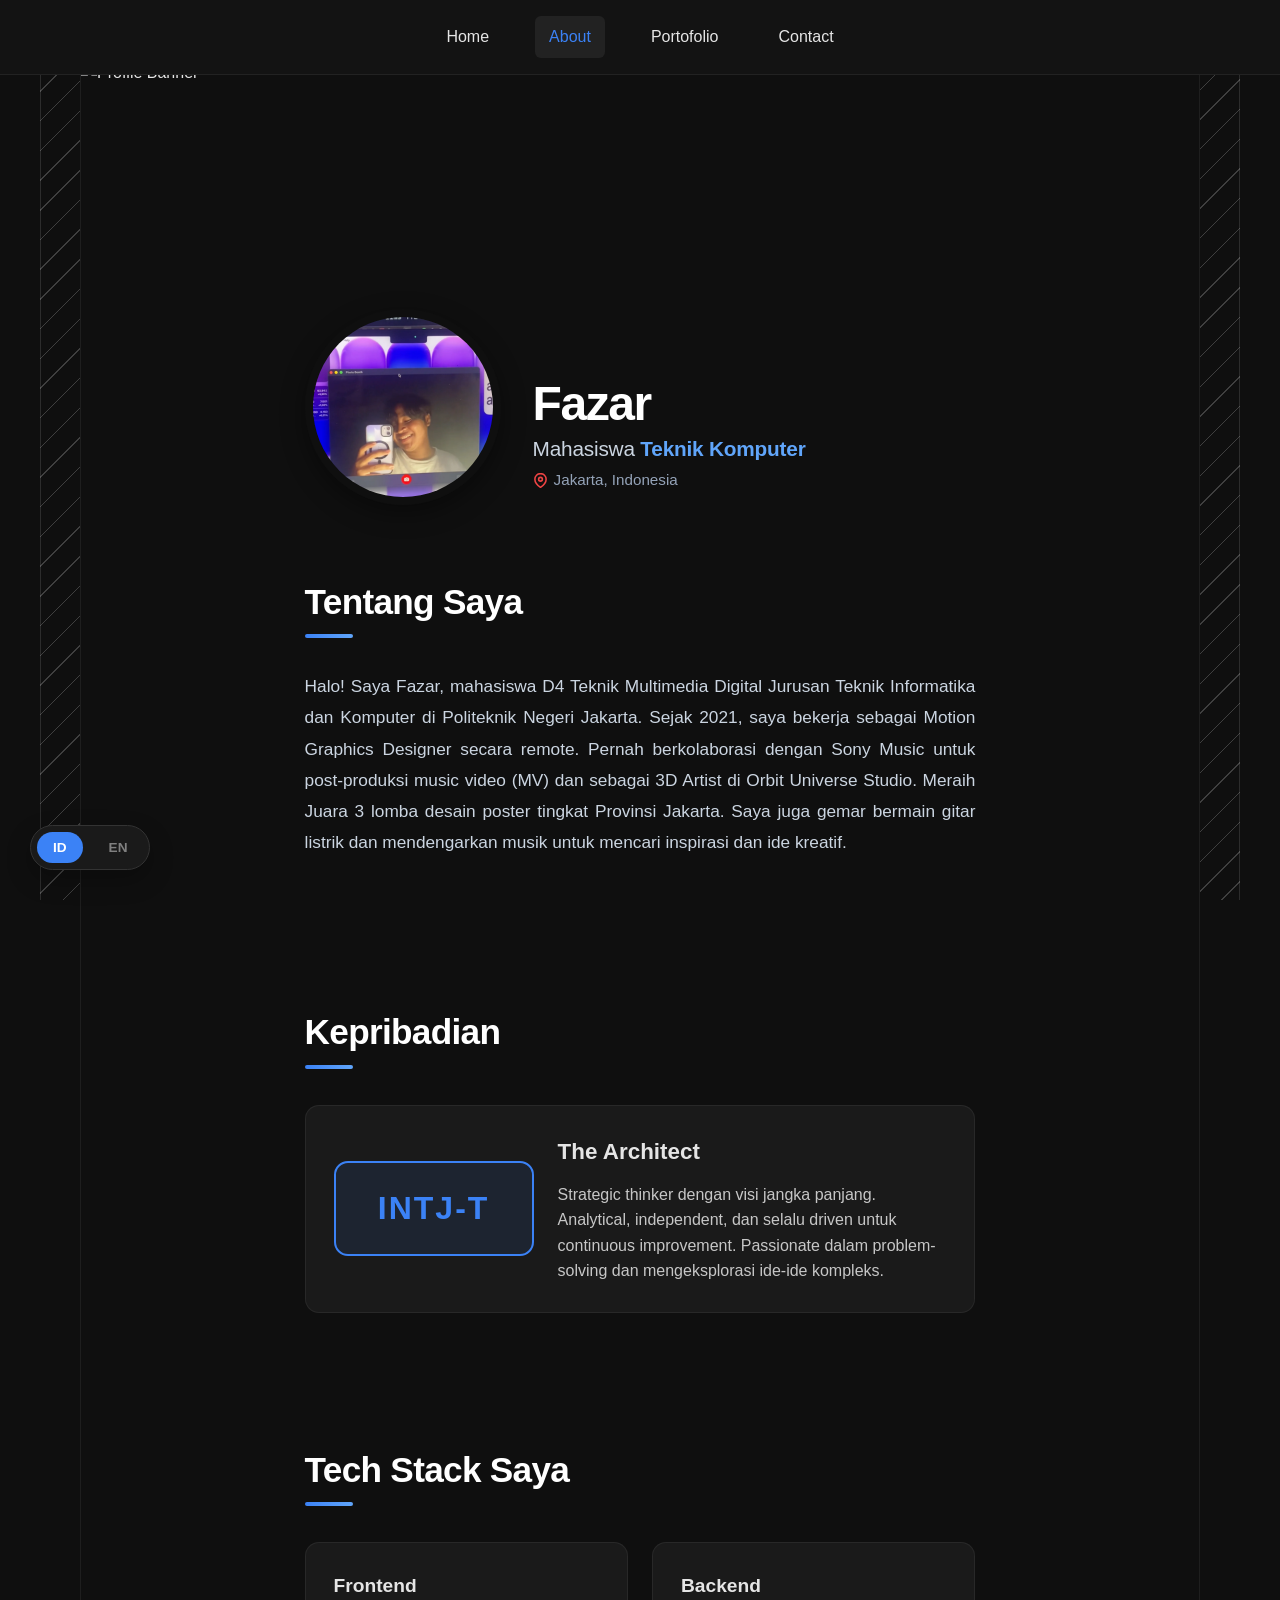
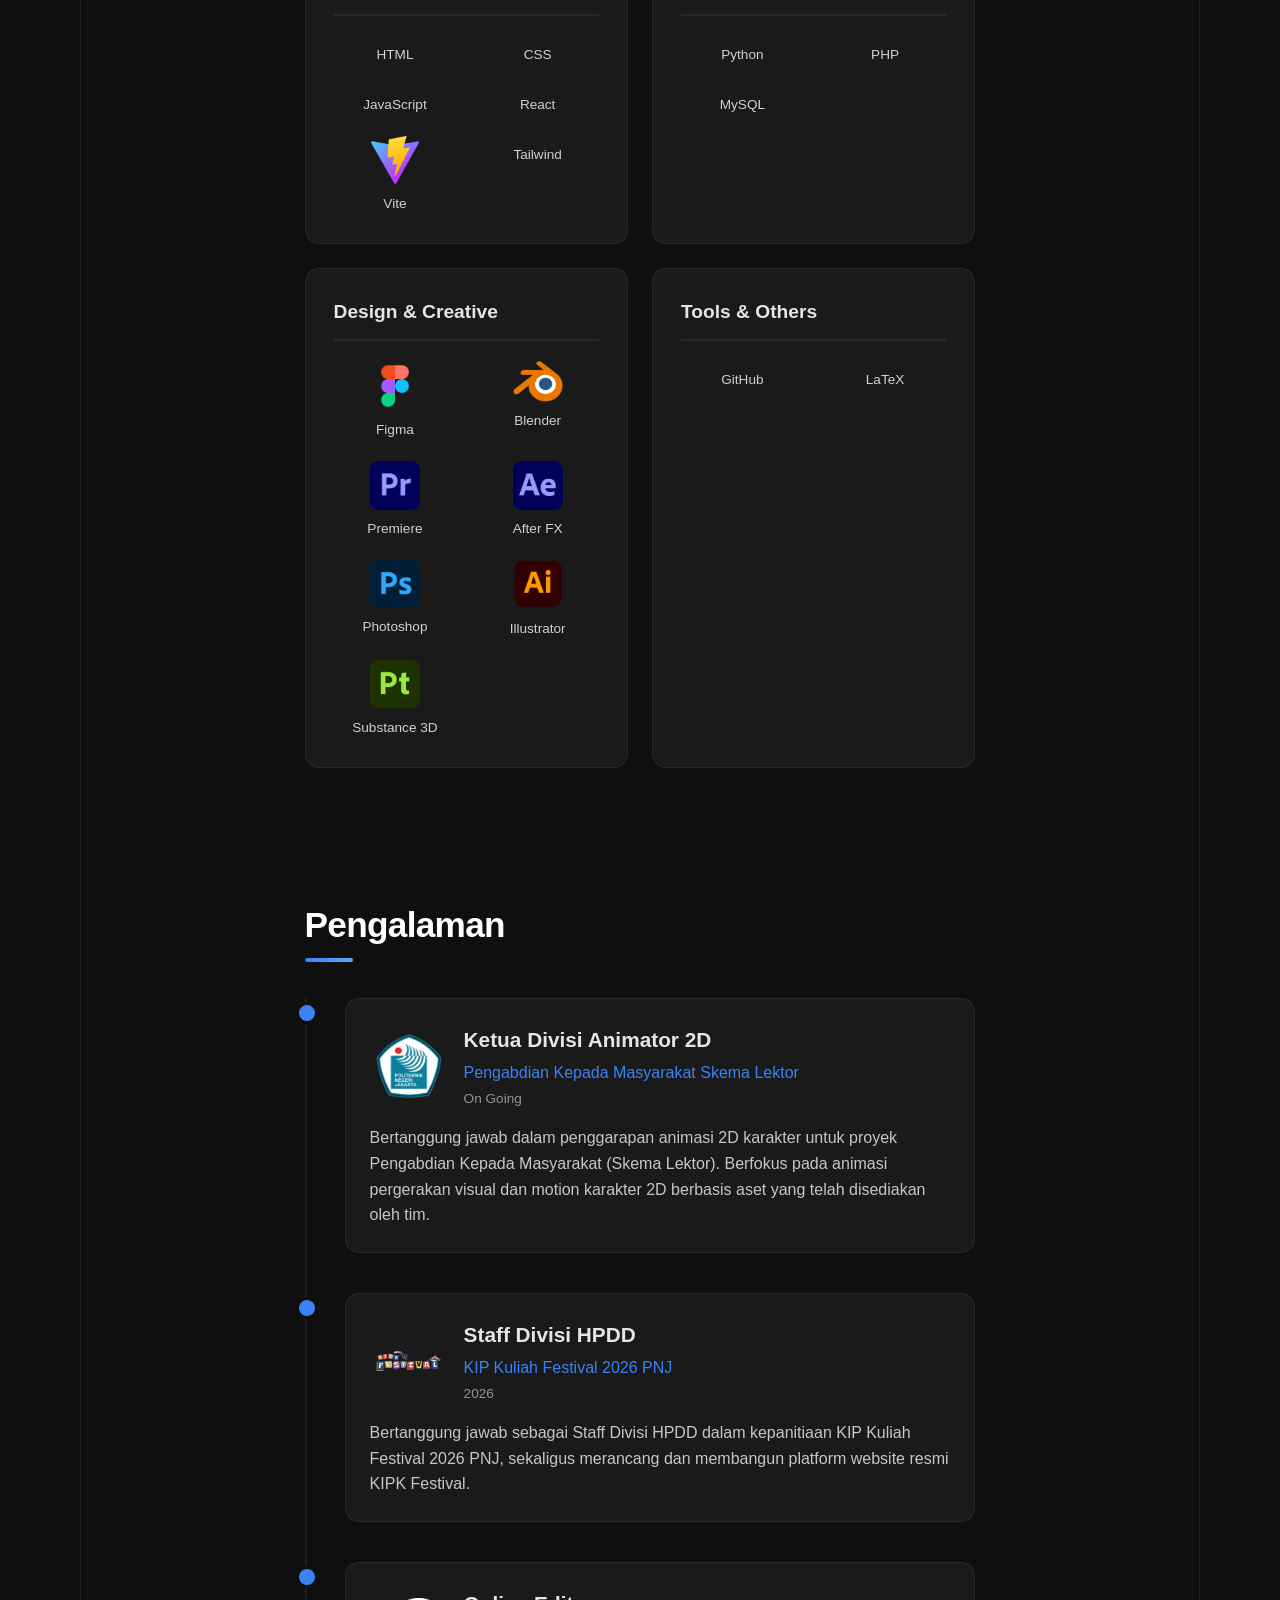
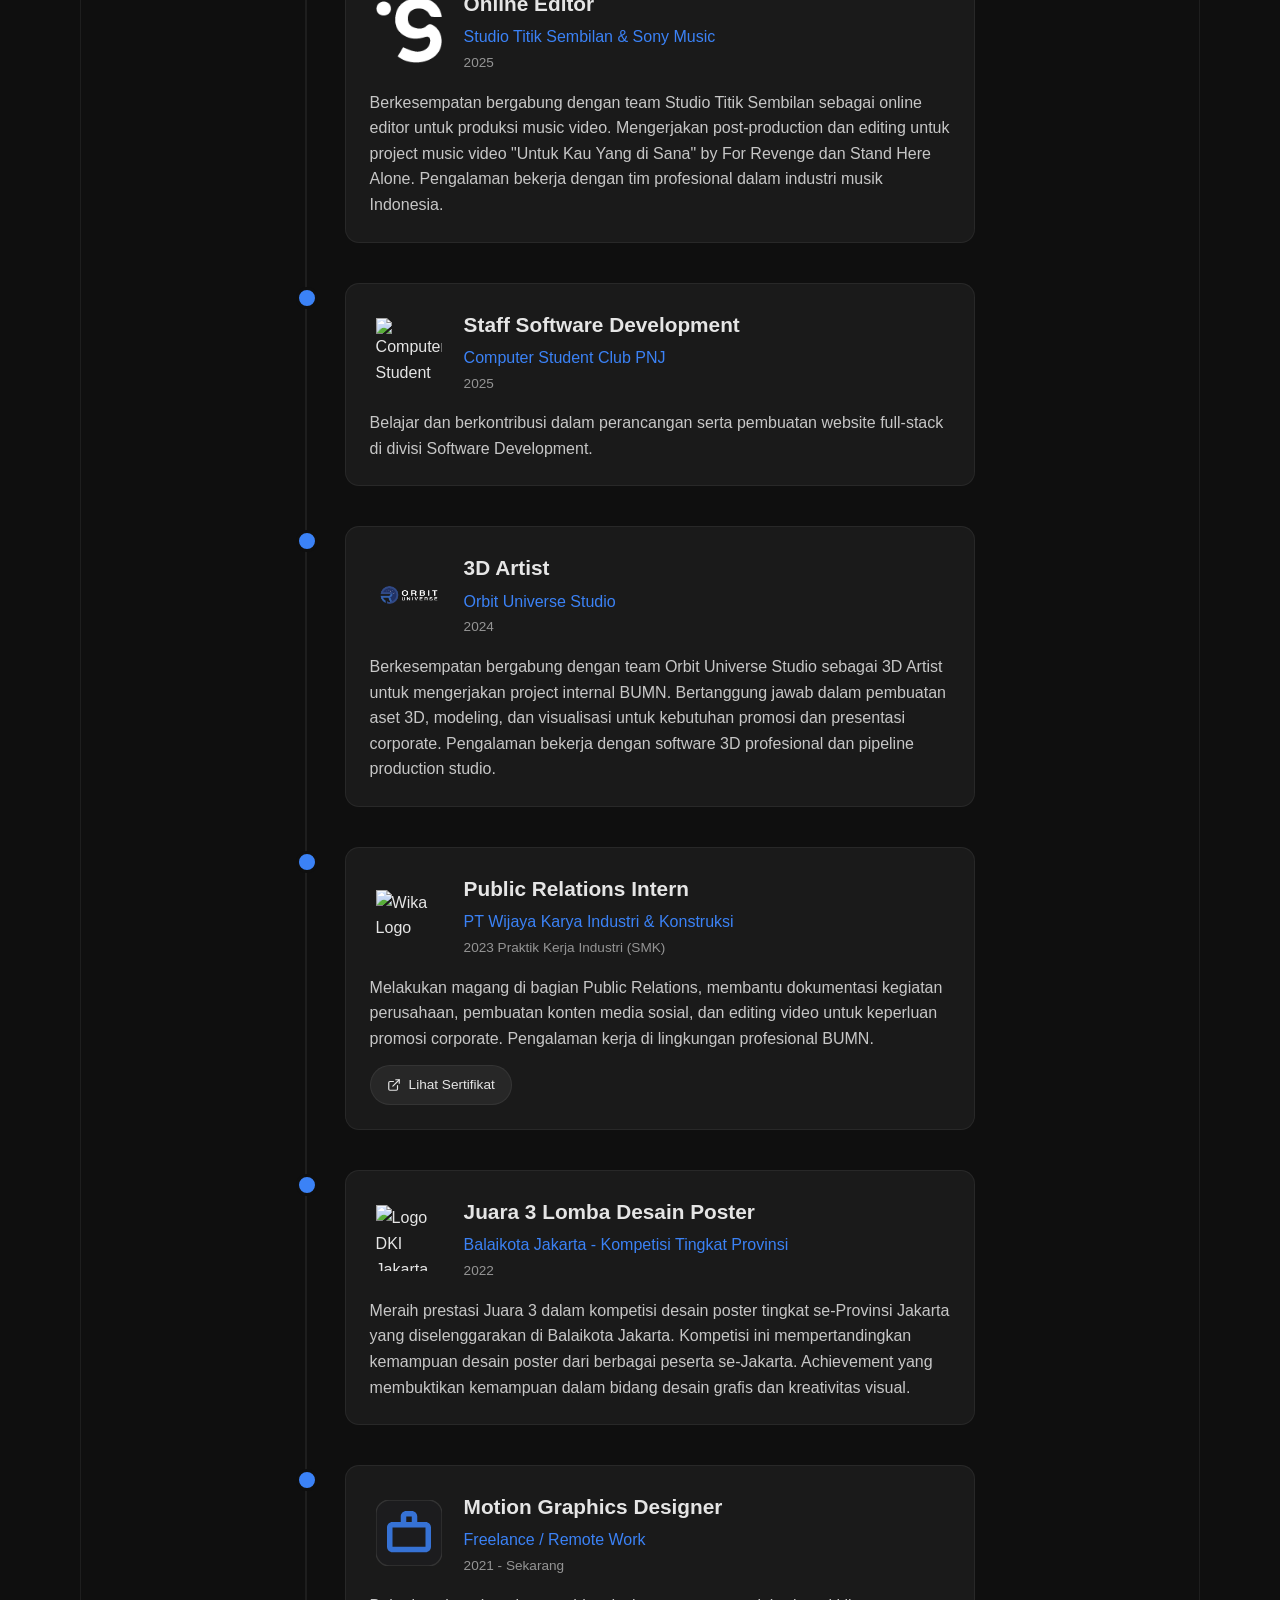
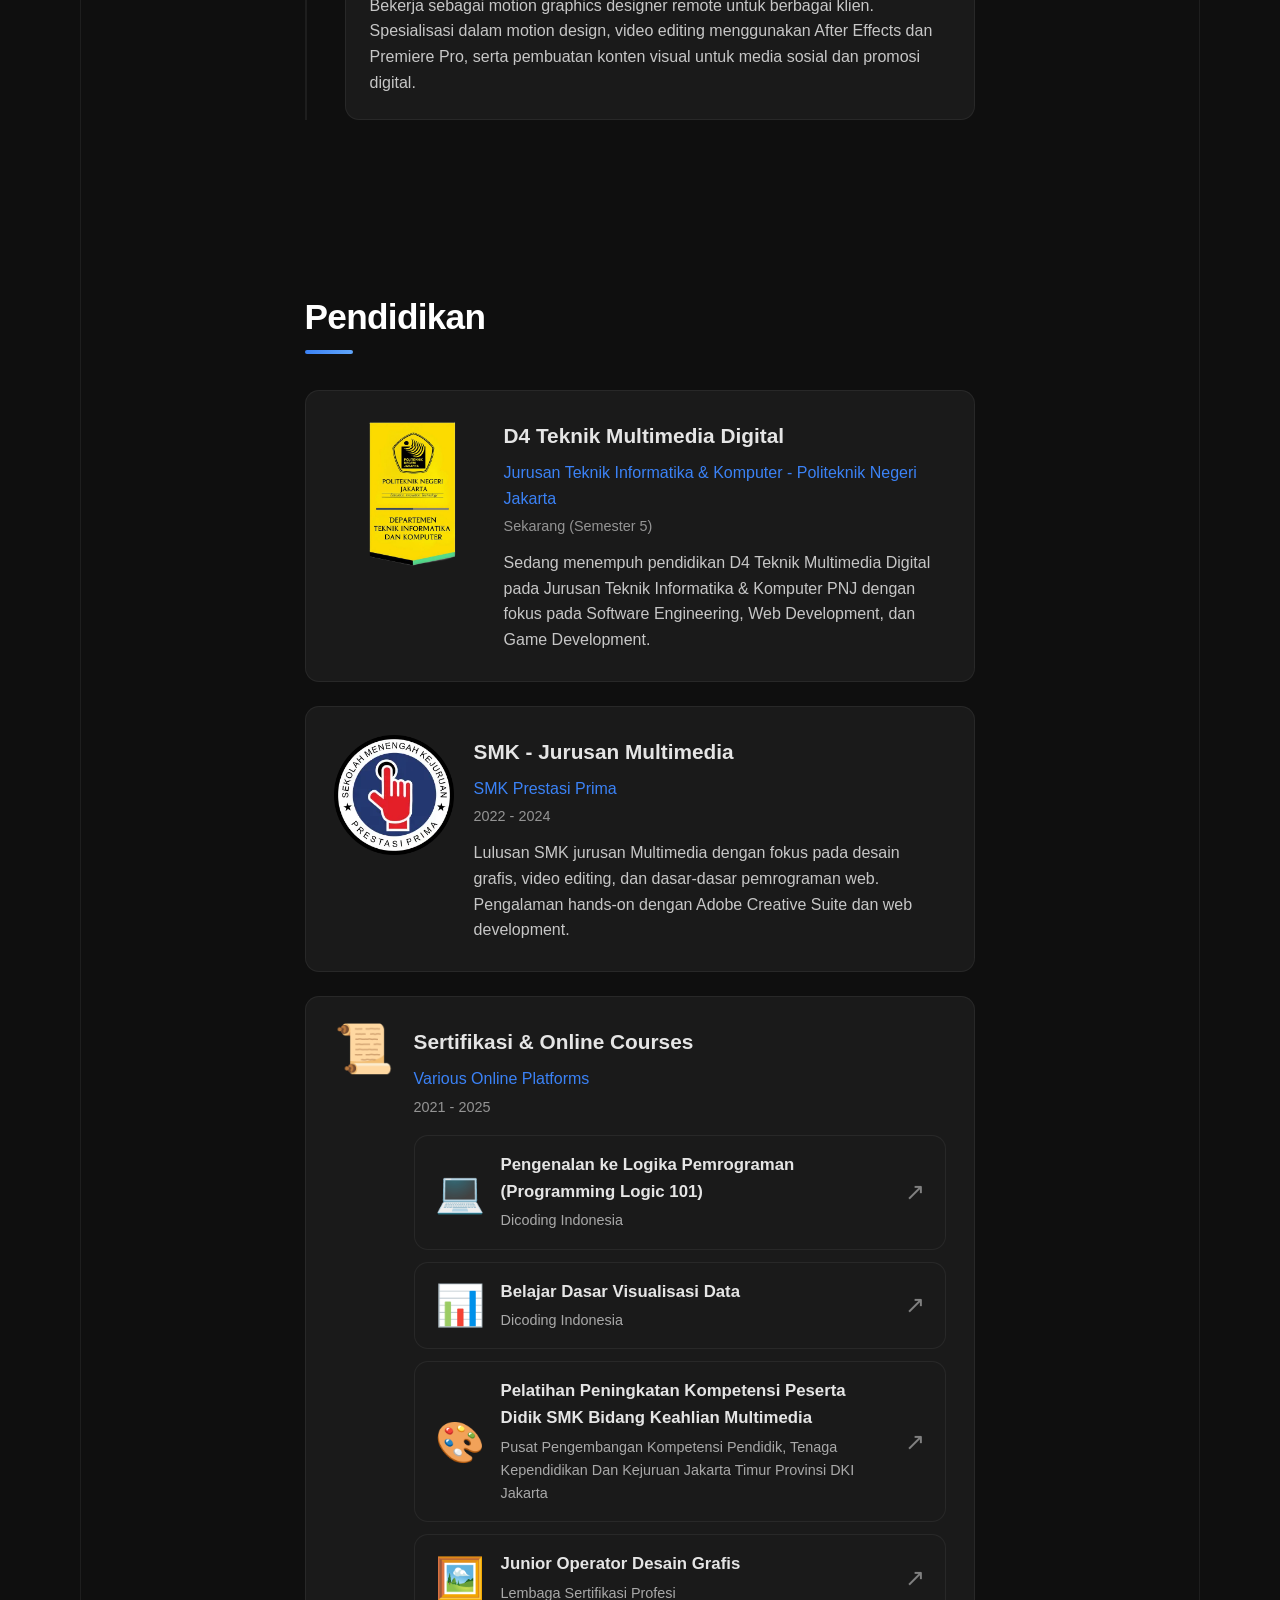
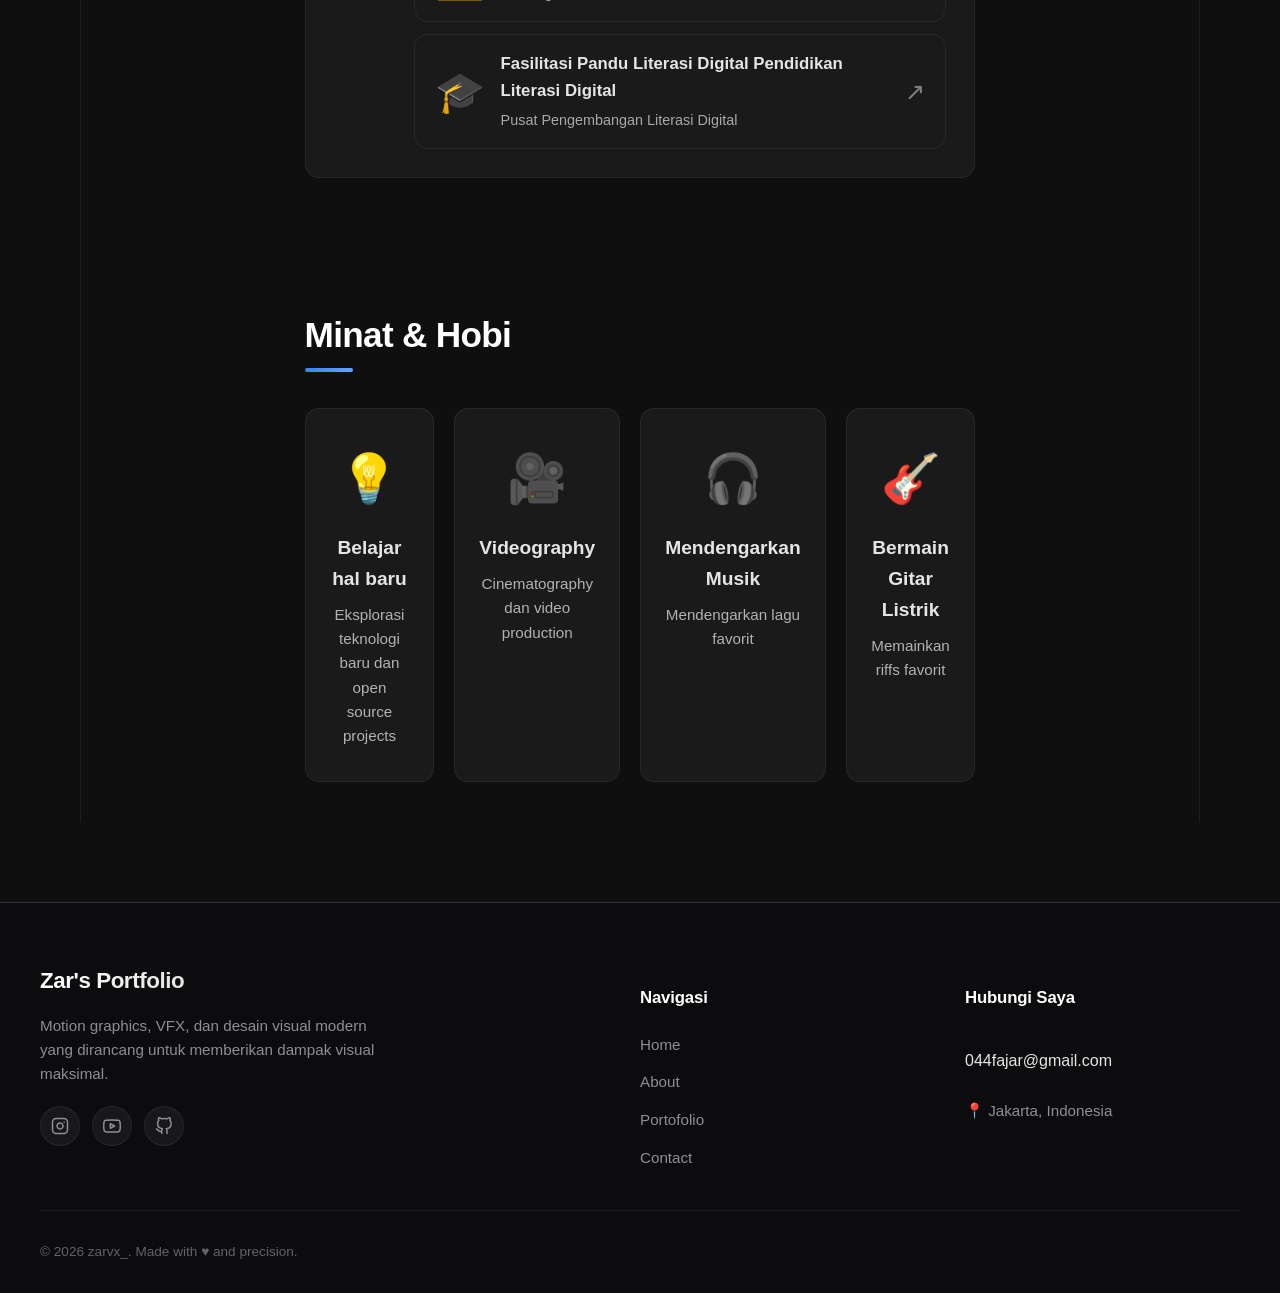
==== commit b966e8fd: "fix logo" ====
--- a/about.html
+++ b/about.html
@@ -192,7 +192,7 @@
                             <div class="timeline-content">
                                 <div class="timeline-header">
                                     <div class="timeline-logo">
-                                        <img src="src/assets/Logo/Logo_Politeknik_Negeri_Jakarta.png" alt="Logo Politeknik Negeri Jakarta">
+                                        <img src="src/assets/Logo/Logo_PNJ.webp" alt="Logo Politeknik Negeri Jakarta">
                                     </div>
                                     <div class="timeline-details">
                                         <h3 class="timeline-title">Ketua Divisi Animator 2D</h3>
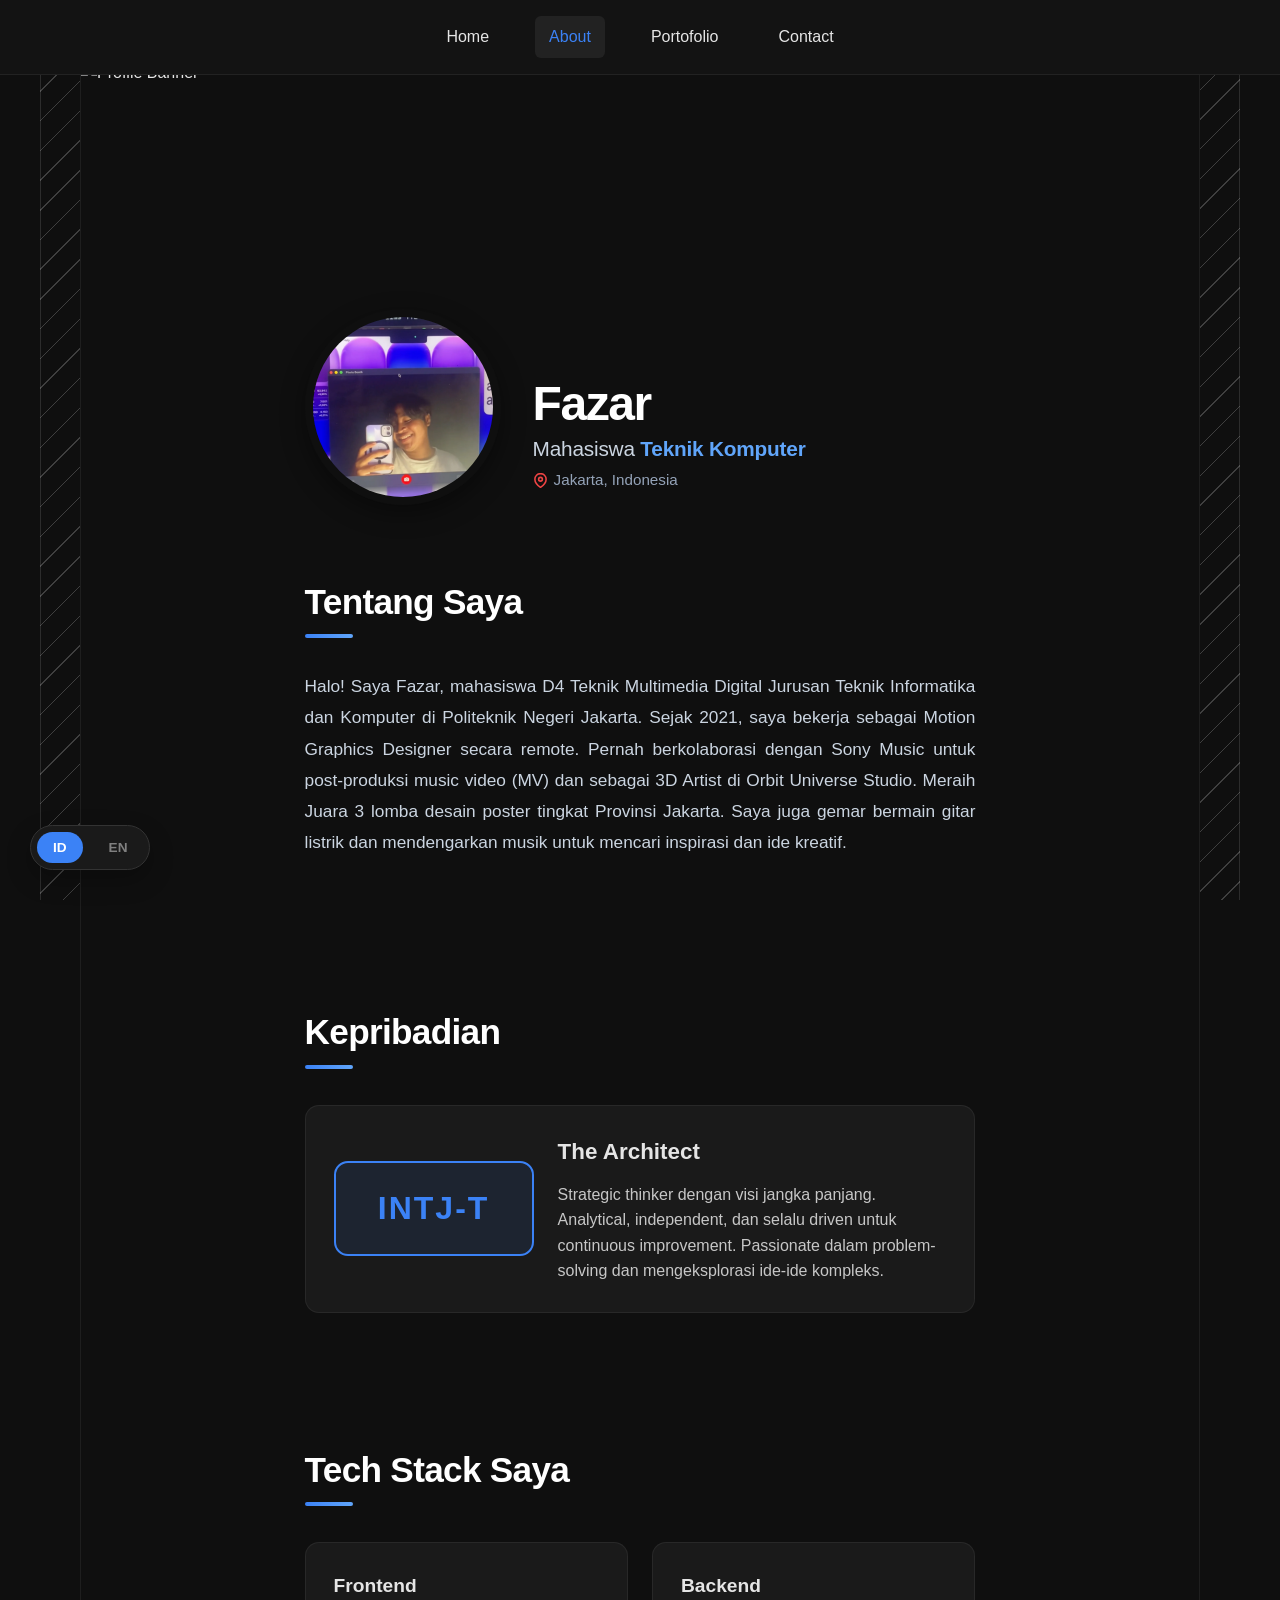
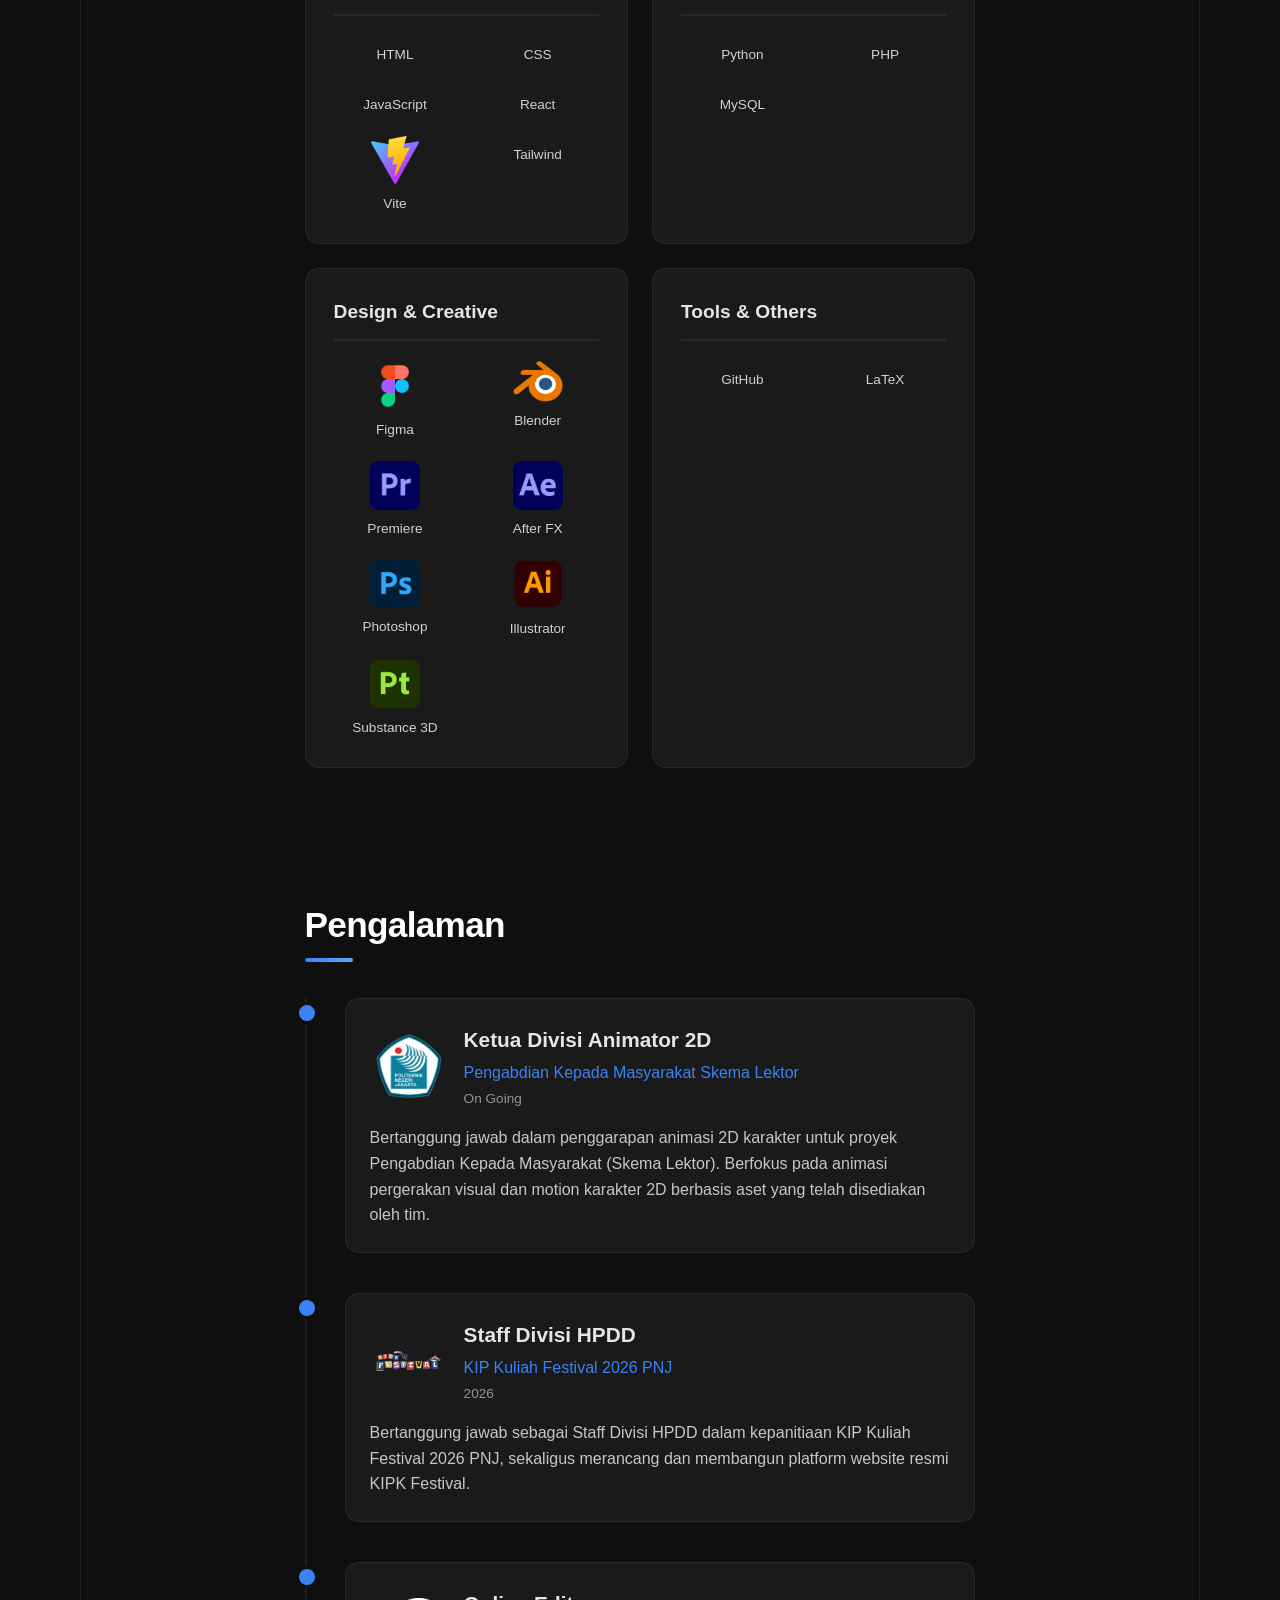
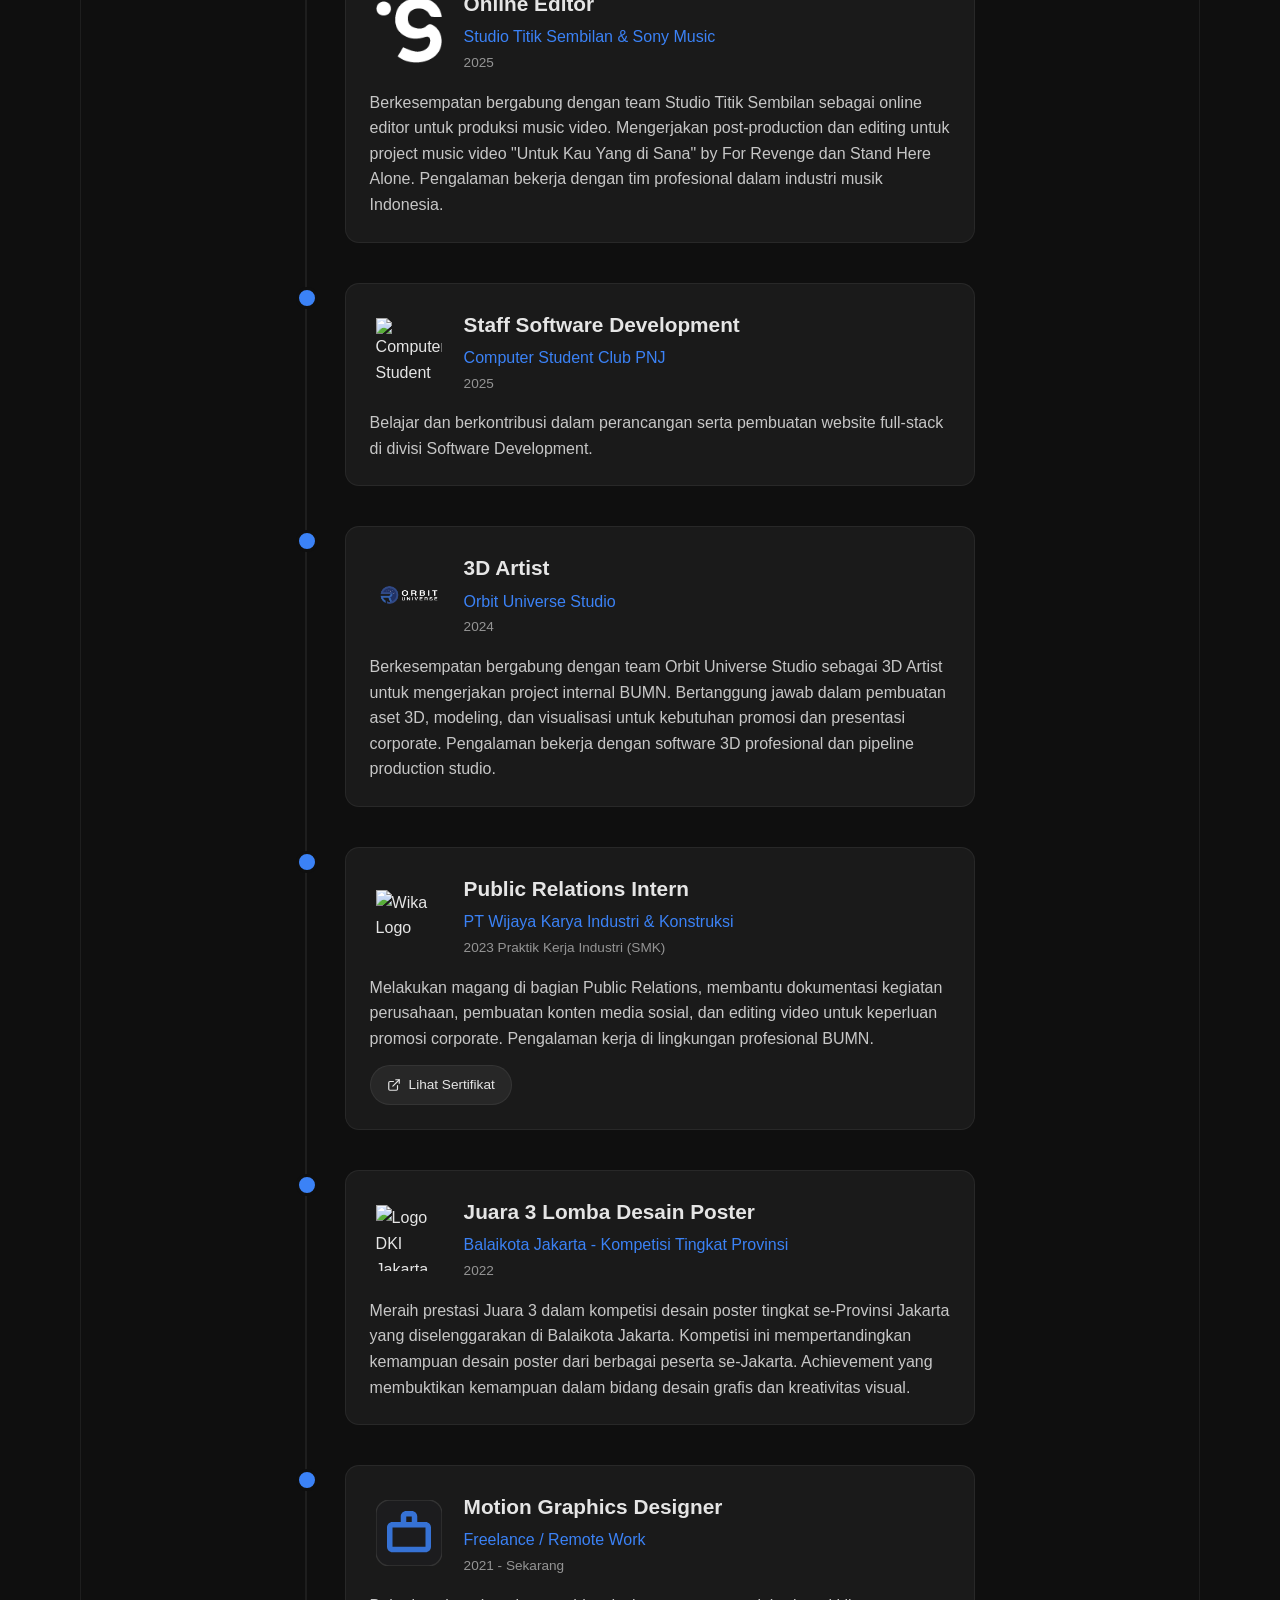
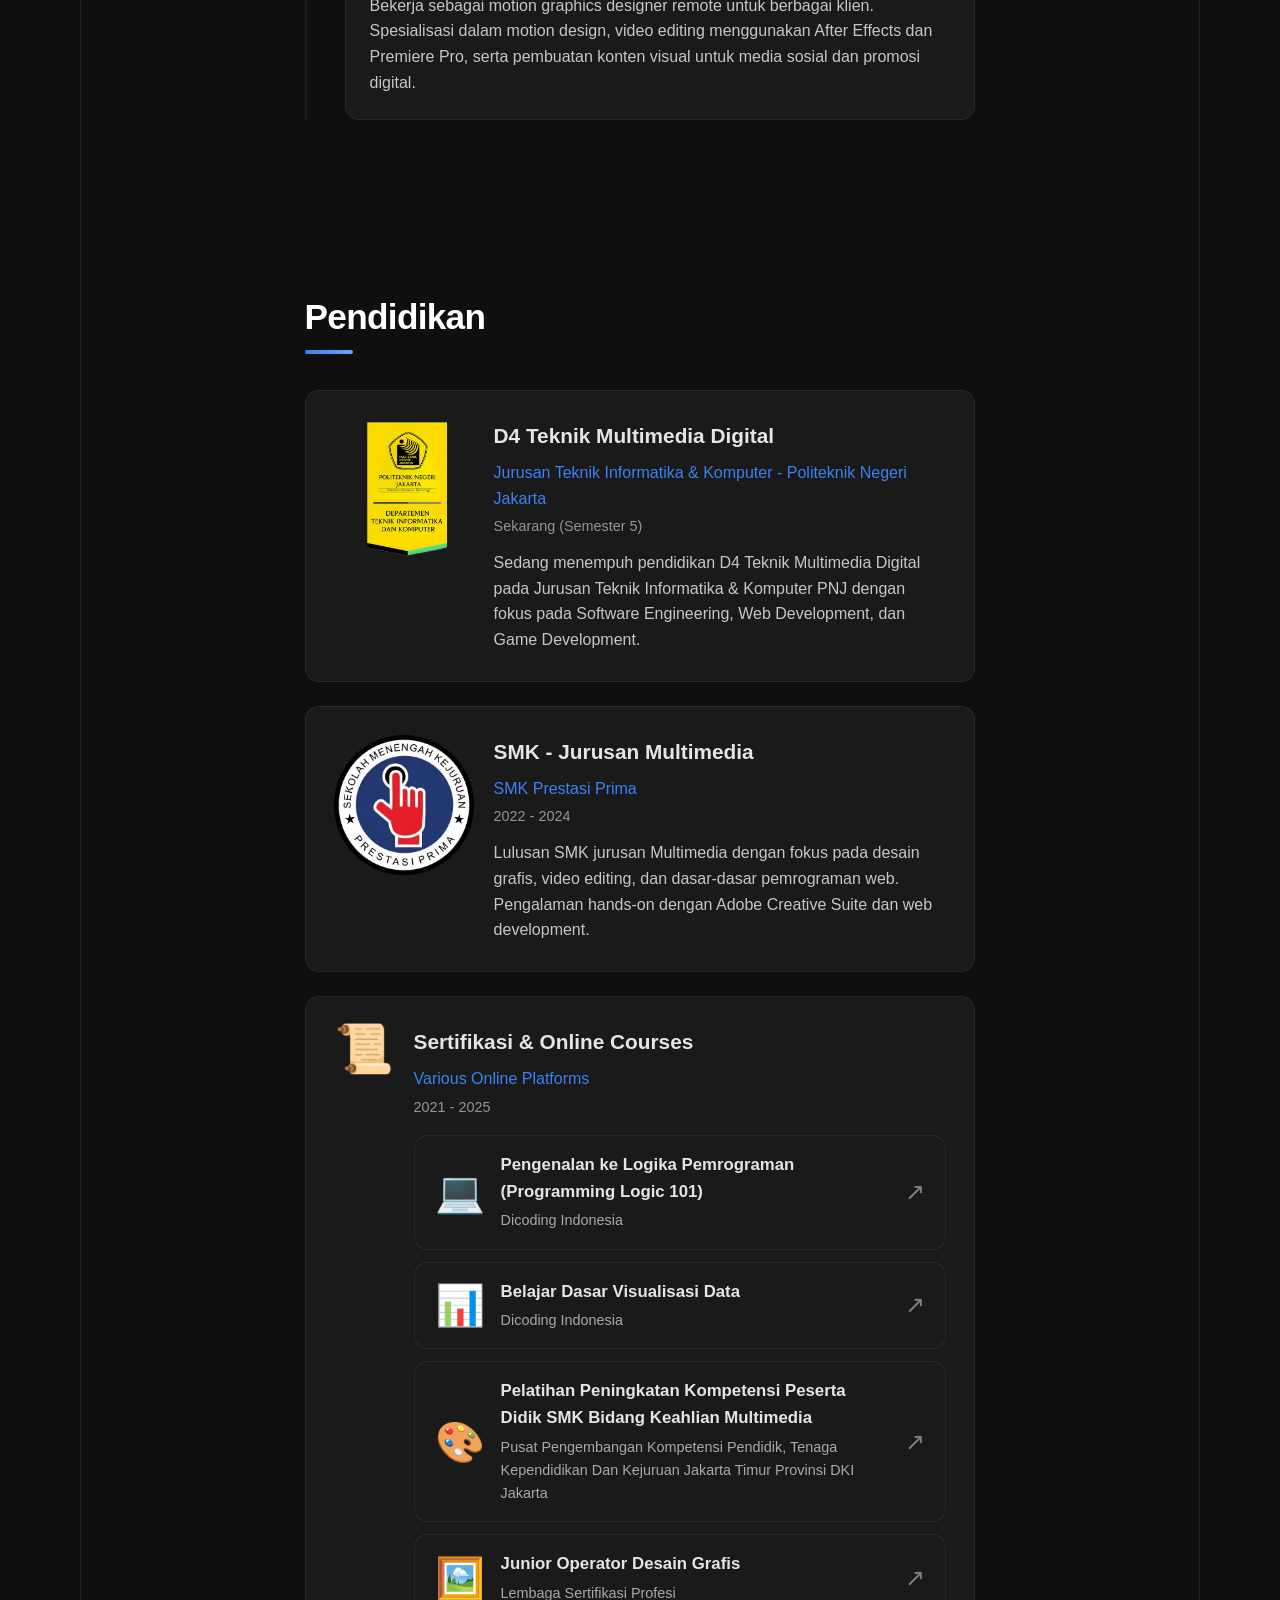
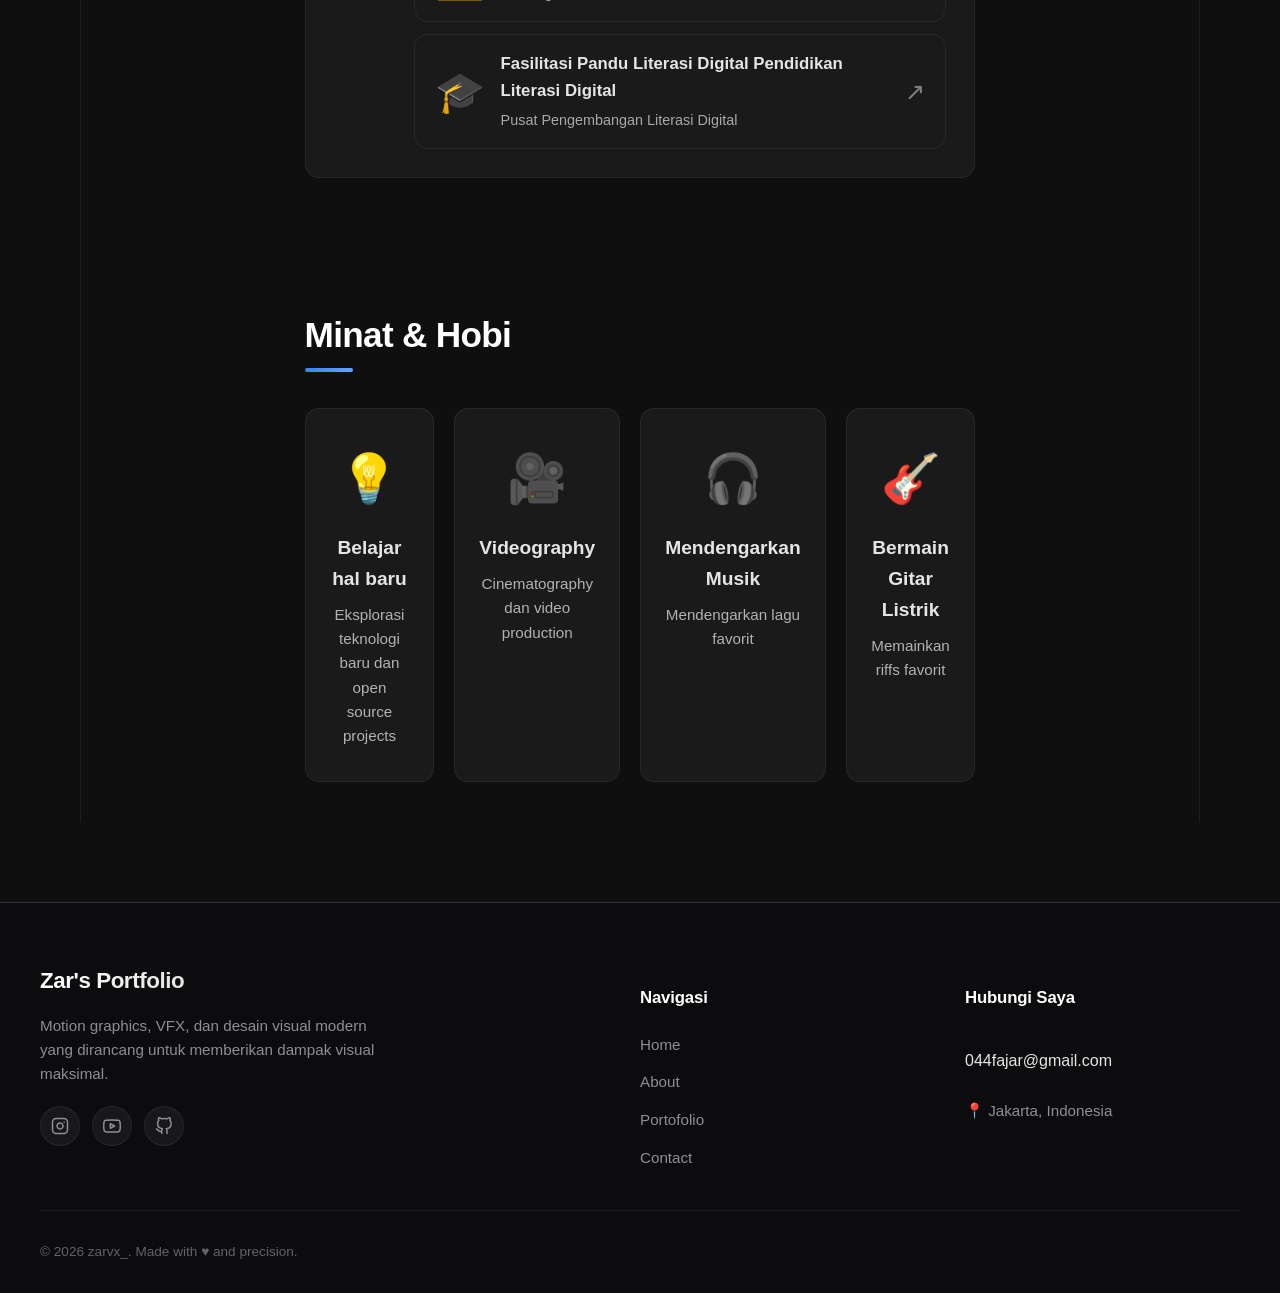
==== commit 22609e32: "fix ukuran logo" ====
--- a/about.html
+++ b/about.html
@@ -385,7 +385,7 @@
                     <div class="pendidikan-container">
                         <div class="pendidikan-item">
                             <div class="pendidikan-icon">
-                                <img src="src/assets/Logo/DTIK_1.webp" alt="Logo DTIK PNJ" style="width: 150px; height: 150px; object-fit: contain;">
+                                <img src="src/assets/Logo/DTIK_1.webp" alt="Logo DTIK PNJ" style="width: 140px; height: 140px; object-fit: contain;">
                             </div>
                             <div class="pendidikan-content">
                                 <h3 class="pendidikan-degree" data-t="edu_d4_degree">D4 Teknik Multimedia Digital</h3>
@@ -401,7 +401,7 @@
 
                         <div class="pendidikan-item">
                             <div class="pendidikan-icon">
-                                <img src="src/assets/images/logo-smk.webp" alt="Logo SMK Prestasi Prima" style="width: 120px; height: 120px; object-fit: contain;">
+                                <img src="src/assets/images/logo-smk.webp" alt="Logo SMK Prestasi Prima" style="width: 140px; height: 140px; object-fit: contain;">
                             </div>
                             <div class="pendidikan-content">    
                                 <h3 class="pendidikan-degree" data-t="edu_smk_degree">SMK - Jurusan Multimedia</h3>
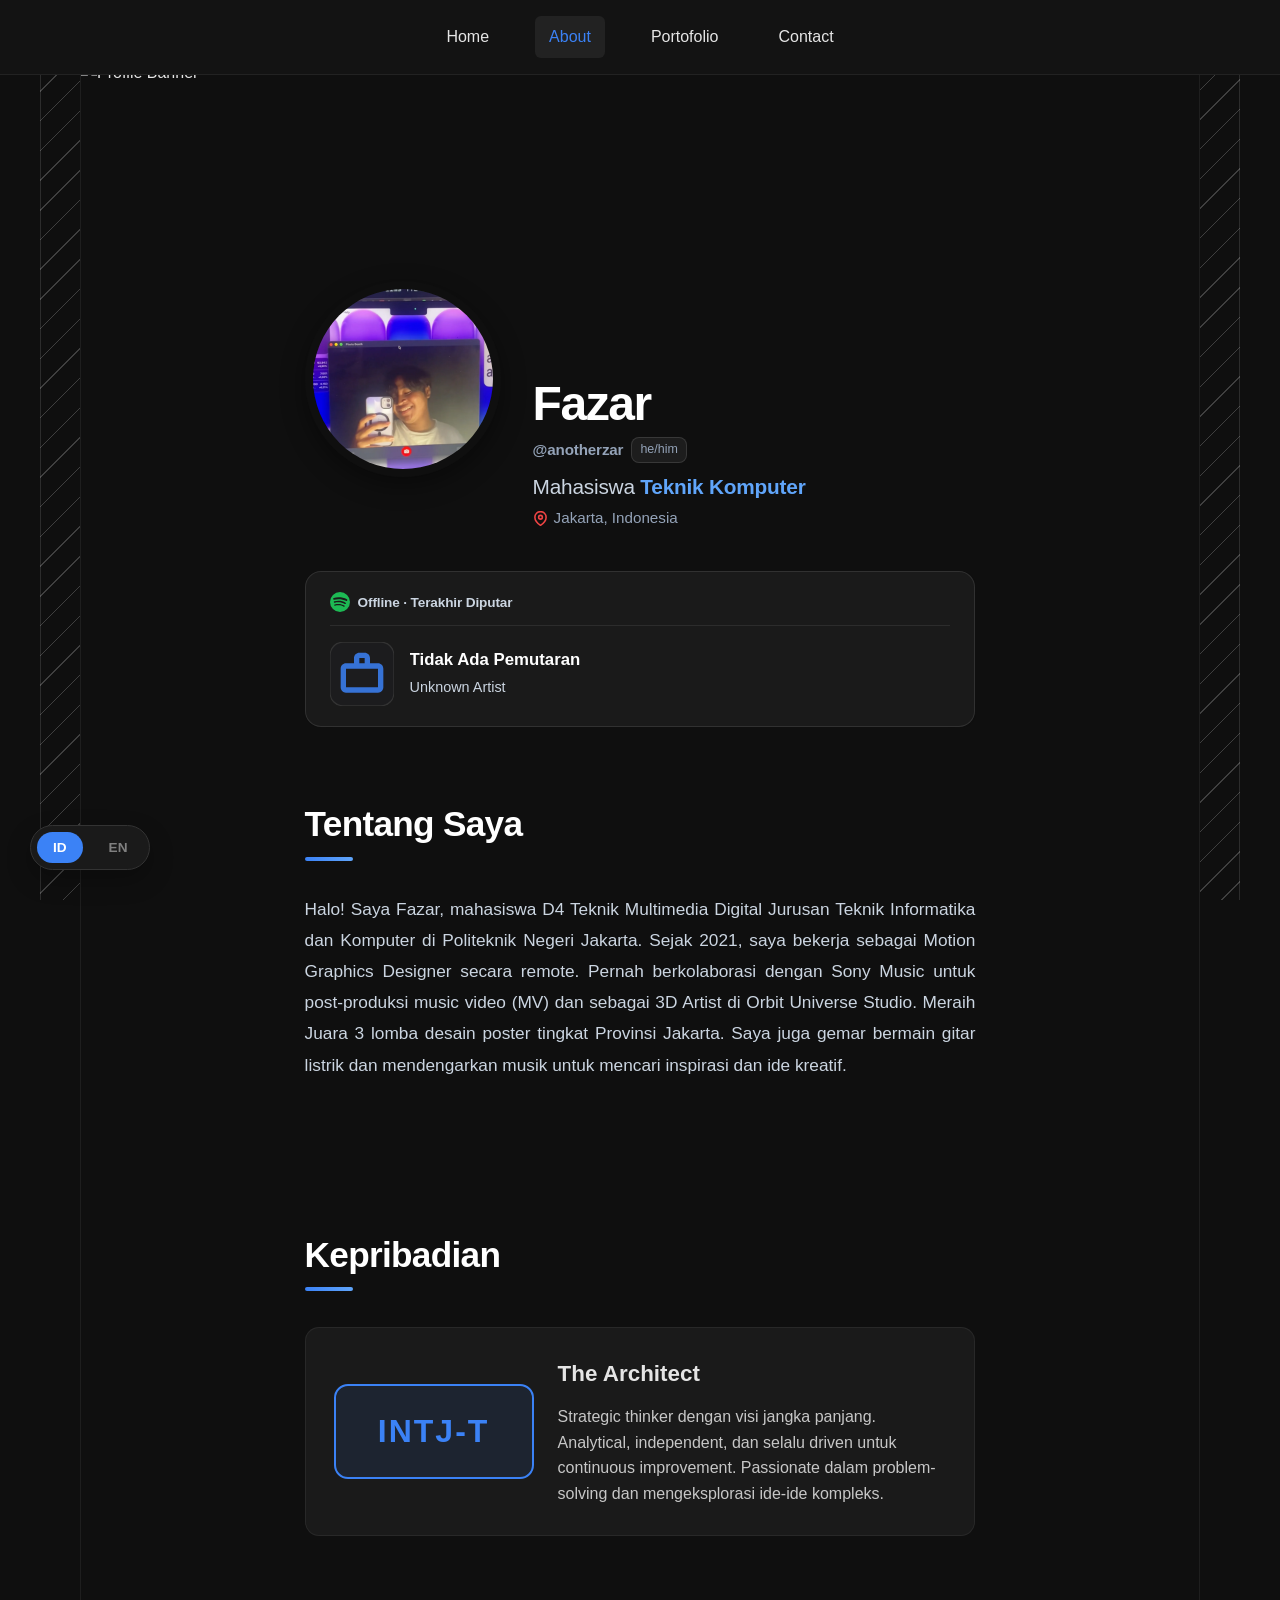
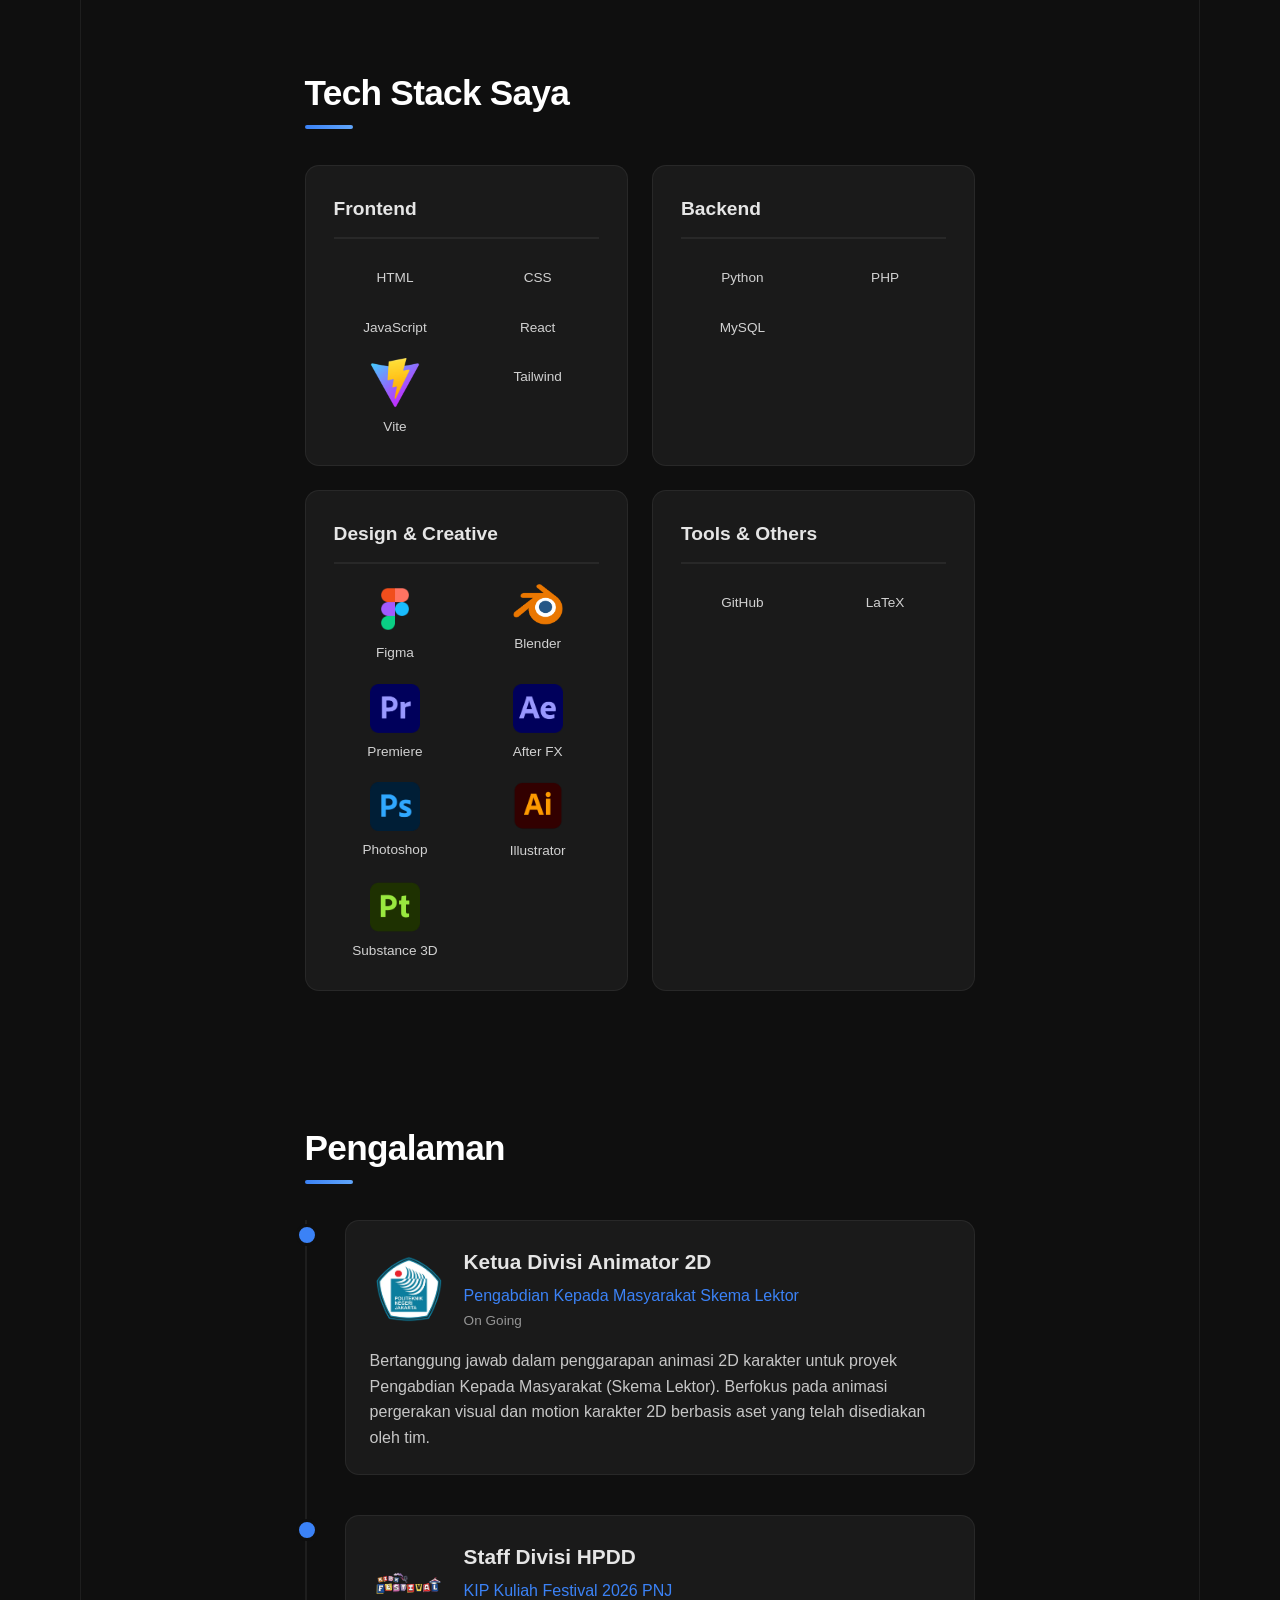
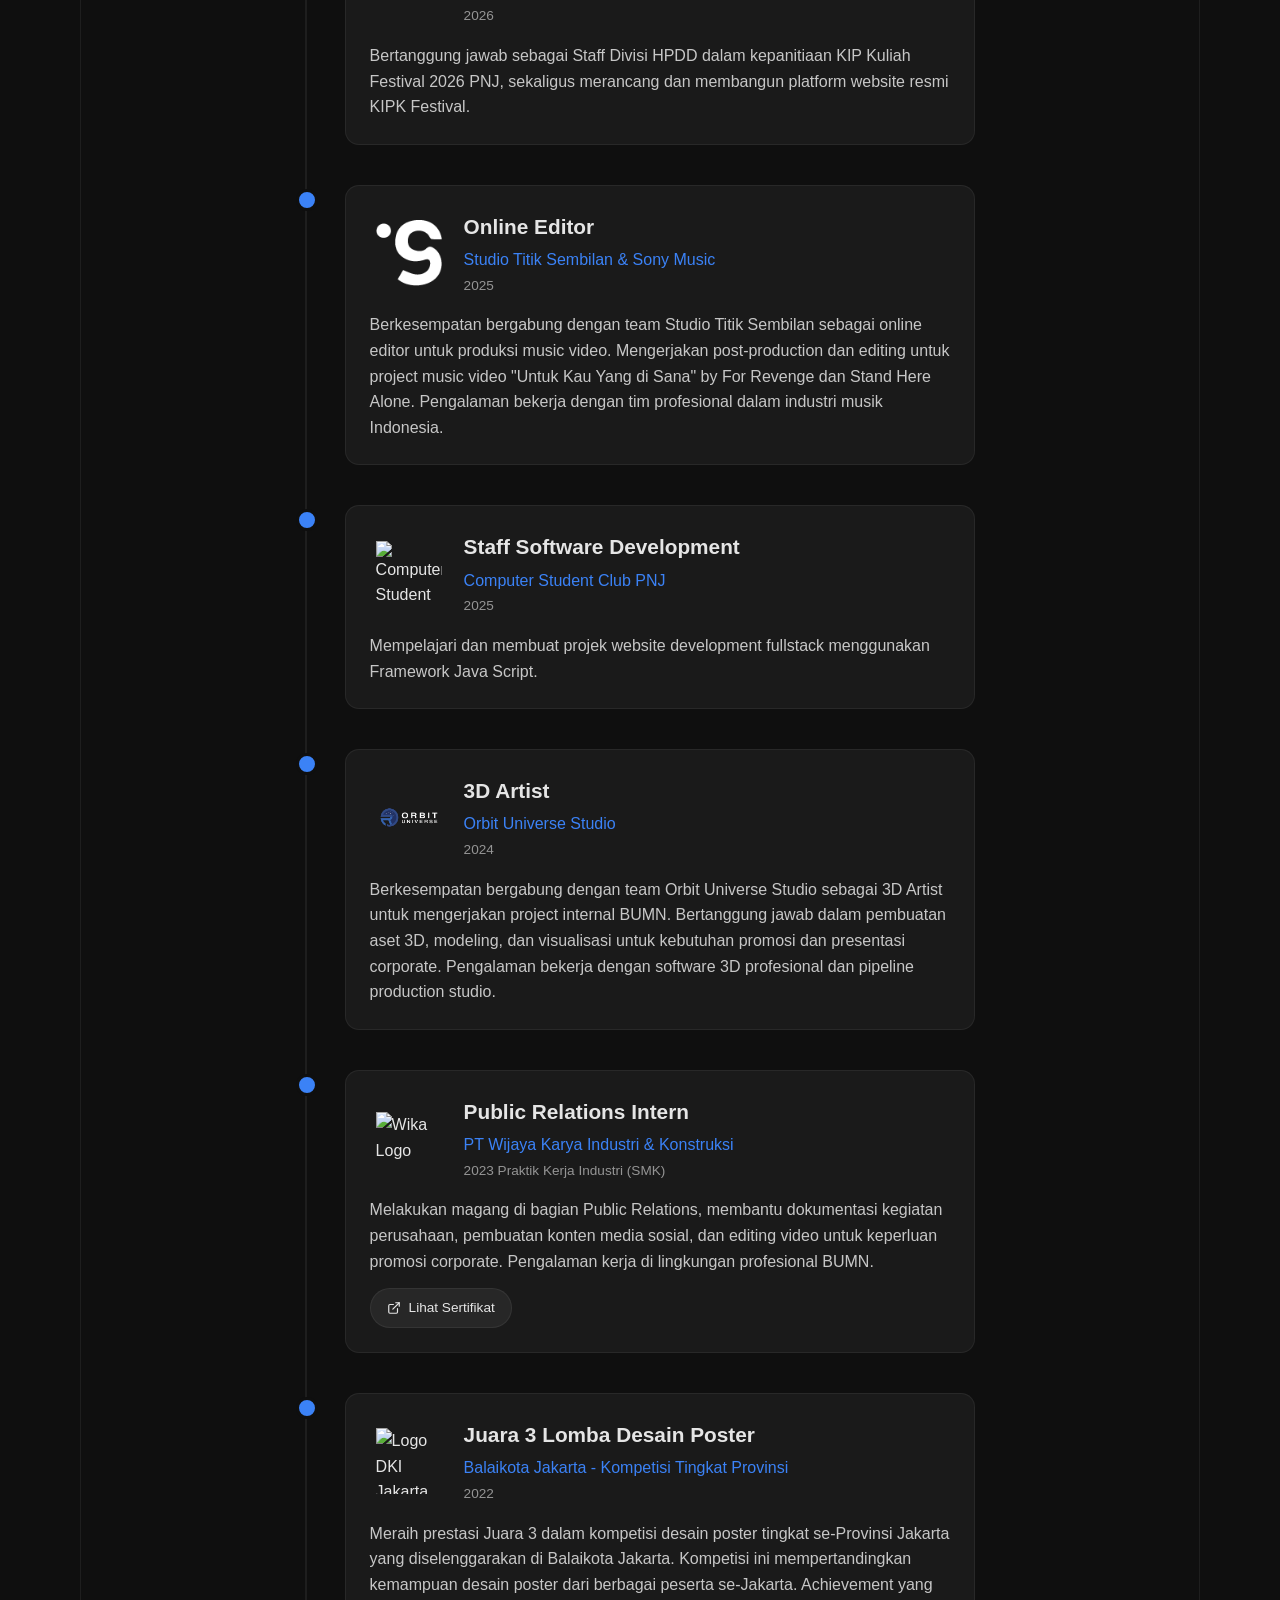
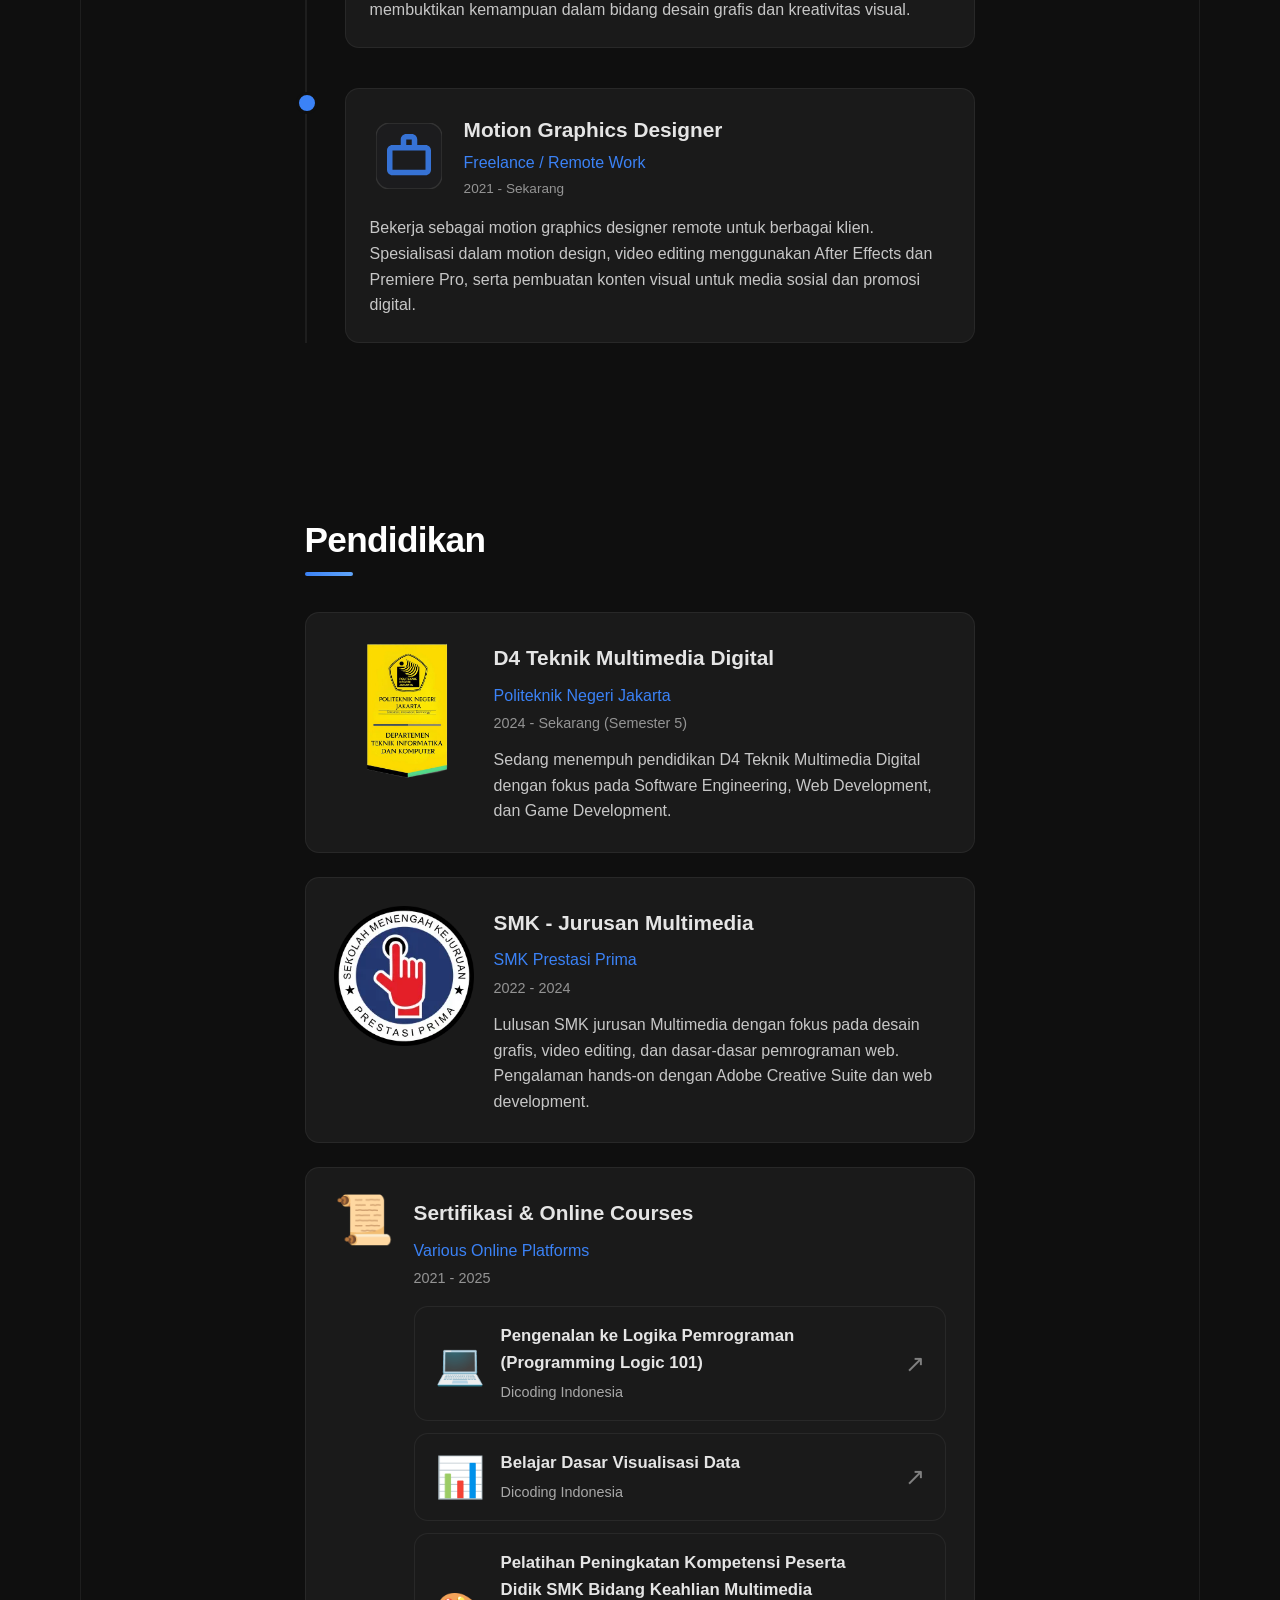
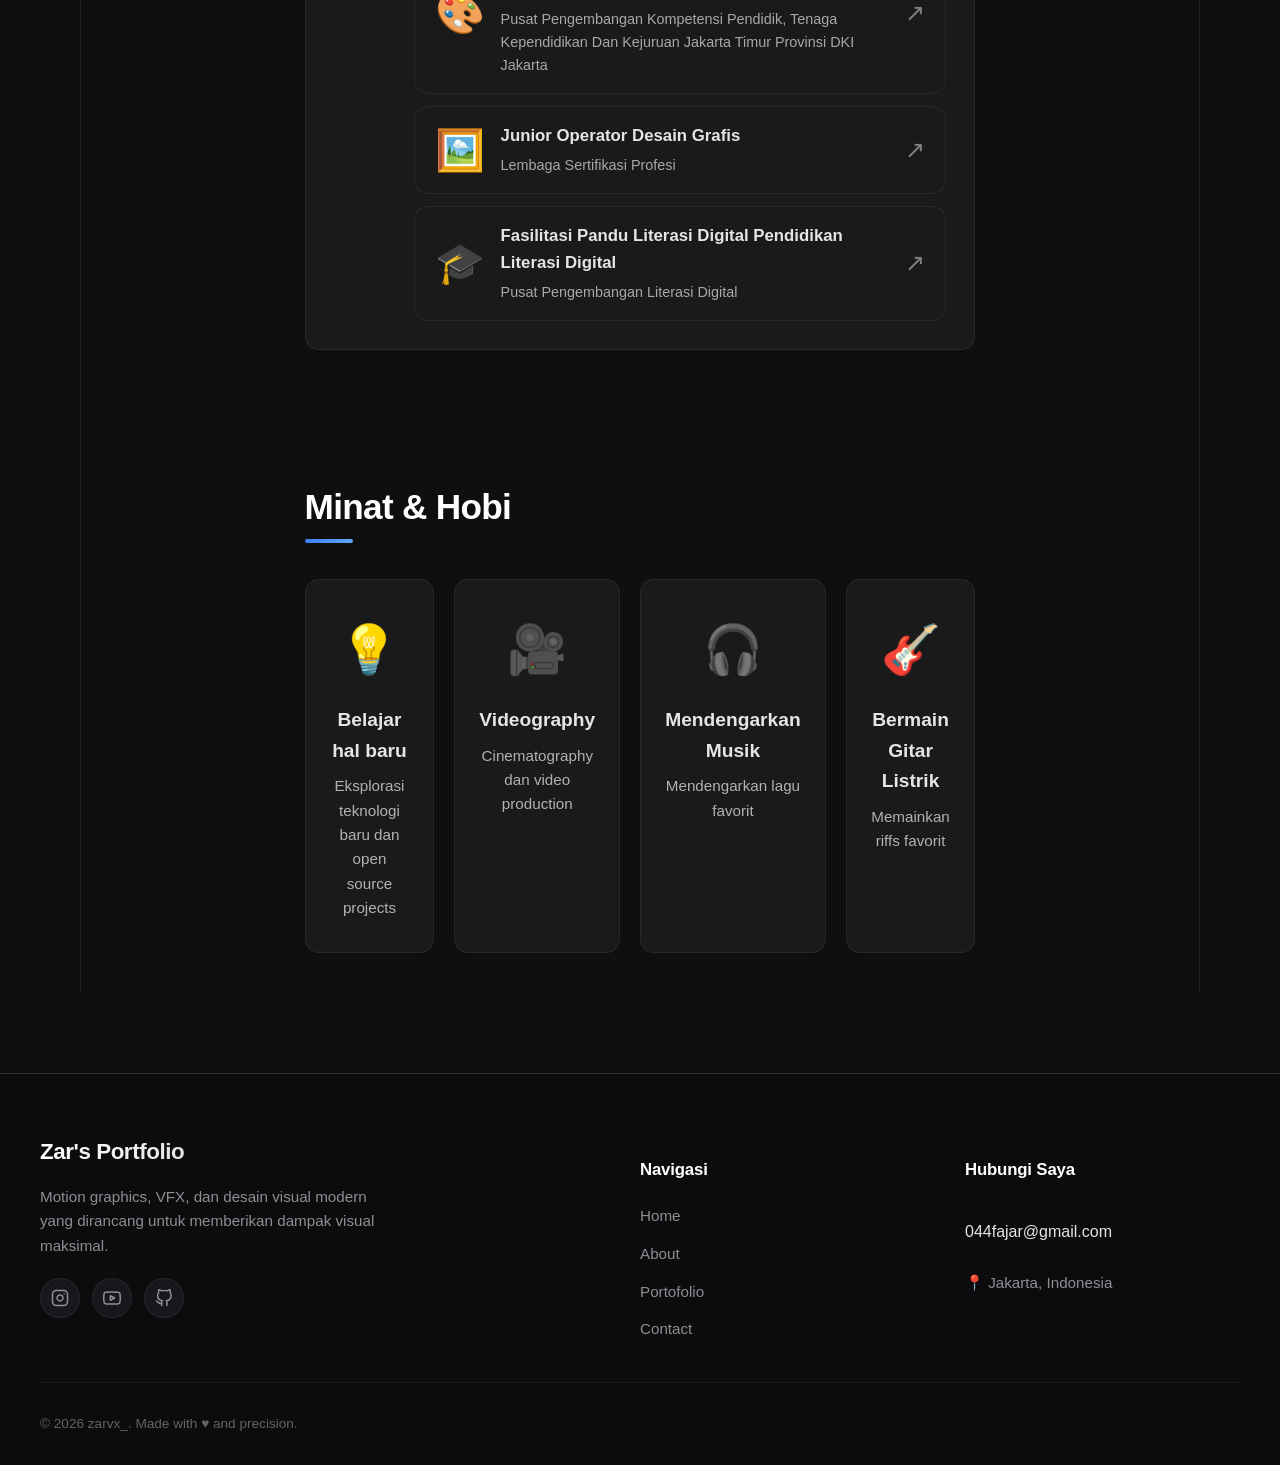
==== commit eea83353: "refine halaman about" ====
--- a/about.html
+++ b/about.html
@@ -30,28 +30,34 @@
     <main class="halaman-profil">
         <div class="content-wrapper">
             <div class="profile-banner">
-                <img src="https://i.pinimg.com/originals/65/b7/e6/65b7e6bcf4d4ac3b208445ea49bd2284.gif"
+                <img id="profile-banner-img" src="https://i.pinimg.com/originals/65/b7/e6/65b7e6bcf4d4ac3b208445ea49bd2284.gif"
                     alt="Profile Banner">
             </div>
             <section class="profil-wrapper">
                 <!-- Profile Header -->
                 <div class="profil">
-                    <img src="src/assets/images/pfp.webp" class="profile-img" alt="Fazar Profile Picture" fetchpriority="high">
+                    <img id="profile-img" src="src/assets/images/pfp.webp" class="profile-img" alt="Fazar Profile Picture" fetchpriority="high">
                     <div class="profile-info">
-                        <h1 data-en="Fazar">Fazar</h1>
-                        <h2 data-en="Computer Engineering Student">Mahasiswa <span class="role-highlight">Teknik Komputer</span></h2>
-                        <h3 class="profile-location" data-en="📍 Jakarta, Indonesia">
+                        <h1 id="profile-name">Fazar</h1>
+                        <div class="profile-tag-line">
+                            <span id="profile-username" class="profile-username">@anotherzar</span>
+                            <span id="profile-pronouns" class="profile-pronouns">he/him</span>
+                        </div>
+                        <h2 id="profile-role">Mahasiswa <span class="role-highlight">Teknik Komputer</span></h2>
+                        <h3 class="profile-location">
                             <svg width="15" height="15" viewBox="0 0 24 24" fill="none" stroke="#ef4444" stroke-width="2.5" stroke-linecap="round" stroke-linejoin="round"><path d="M21 10c0 7-9 13-9 13s-9-6-9-13a9 9 0 0 1 18 0z"></path><circle cx="12" cy="10" r="3"></circle></svg>
-                            <span>Jakarta, Indonesia</span>
+                            <span id="profile-location-span">Jakarta, Indonesia</span>
                         </h3>
                     </div>
                 </div>
 
+                <!-- Spotify Activity Component -->
+                <spotify-component></spotify-component>
+
                 <!-- Bio Section -->
                 <div class="bagian-profil bagian-bio">
                     <h2 class="section-title" data-t="about_title">Tentang Saya</h2>
-                    <p class="teks-bio"
-                        data-en="Hello! I'm Fazar, a D4 Digital Multimedia Technology student in the Department of Informatics and Computer Engineering at Jakarta State Polytechnic. Since 2021, I've been working as a remote Motion Graphics Designer. I have collaborated with Sony Music for music video post-production and worked as a 3D Artist at Orbit Universe Studio. I won 3rd place in a poster design competition in Jakarta Province. I also enjoy playing electric guitar and listening to music for creative inspiration.">
+                    <p class="teks-bio" id="profile-bio-text">
                         Halo! Saya Fazar, mahasiswa D4 Teknik Multimedia Digital Jurusan Teknik Informatika dan Komputer di Politeknik Negeri Jakarta.
                         Sejak 2021, saya bekerja sebagai Motion Graphics Designer secara remote. Pernah berkolaborasi
                         dengan Sony Music untuk post-produksi music video (MV) dan sebagai 3D Artist di Orbit Universe
@@ -80,406 +86,24 @@
                 <!-- Tech Stack Section -->
                 <div class="bagian-profil">
                     <h2 class="section-title" data-t="tech_stack_title">Tech Stack</h2>
-                    <div class="tech-stack-container">
-                        <!-- Frontend -->
-                        <div class="tech-category">
-                            <h3 class="tech-category-title">Frontend</h3>
-                            <div class="tech-icons">
-                                <div class="tech-icon-item">
-                                    <i class="devicon-html5-plain colored "></i>
-                                    <span>HTML</span>
-                                </div>
-                                <div class="tech-icon-item">
-                                    <i class="devicon-css3-plain colored"></i>
-                                    <span>CSS</span>
-                                </div>
-                                <div class="tech-icon-item">
-                                    <i class="devicon-javascript-plain colored"></i>
-                                    <span>JavaScript</span>
-                                </div>
-                                <div class="tech-icon-item">
-                                    <i class="devicon-react-original colored"></i>
-                                    <span>React</span>
-                                </div>
-                                <div class="tech-icon-item">
-                                    <img src="src/assets/icons/Tools/Vite.webp" alt="" width="50px">
-                                    <span>Vite</span>
-                                </div>
-                                <div class="tech-icon-item">
-                                    <i class="devicon-tailwindcss-plain colored"></i>
-                                    <span>Tailwind</span>
-                                </div>
-                            </div>
-                        </div>
-
-                        <!-- Backend -->
-                        <div class="tech-category">
-                            <h3 class="tech-category-title">Backend</h3>
-                            <div class="tech-icons">
-                                <div class="tech-icon-item">
-                                    <i class="devicon-python-plain colored"></i>
-                                    <span>Python</span>
-                                </div>
-                                <div class="tech-icon-item">
-                                    <i class="devicon-php-plain colored"></i>
-                                    <span>PHP</span>
-                                </div>
-                                <div class="tech-icon-item">
-                                    <i class="devicon-mysql-plain colored"></i>
-                                    <span>MySQL</span>
-                                </div>
-                            </div>
-                        </div>
-
-                        <!-- Design & Creative -->
-                        <div class="tech-category">
-                            <h3 class="tech-category-title">Design & Creative</h3>
-                            <div class="tech-icons">
-                                <div class="tech-icon-item">
-                                    <img src="src/assets/icons/Tools/figma.webp" alt="" width="50px">
-                                    <span>Figma</span>
-                                </div>
-                                <div class="tech-icon-item">
-                                    <img src="src/assets/icons/Tools/Blender.webp" alt="" width="50px">
-                                    <span>Blender</span>
-                                </div>
-                                <div class="tech-icon-item">
-                                    <img src="src/assets/icons/Tools/Pr.webp" alt="" width="50px">
-                                    <span>Premiere</span>
-                                </div>
-                                <div class="tech-icon-item">
-                                    <img src="src/assets/icons/Tools/Ae.webp" alt="" width="50px">
-                                    <span>After FX</span>
-                                </div>
-                                <div class="tech-icon-item">
-                                    <img src="src/assets/icons/Tools/Ps.webp" alt="" width="50px">
-                                    <span>Photoshop</span>
-                                </div>
-                                <div class="tech-icon-item">
-                                    <img src="src/assets/icons/Tools/ai.webp" alt="" width="50px">
-                                    <span>Illustrator</span>
-                                </div>
-                                <div class="tech-icon-item">
-                                    <img src="src/assets/icons/Tools/Pt.webp" alt="" width="50px">
-                                    <span>Substance 3D</span>
-                                </div>
-                            </div>
-                        </div>
-
-                        <!-- Tools & Others -->
-                        <div class="tech-category">
-                            <h3 class="tech-category-title">Tools & Others</h3>
-                            <div class="tech-icons">
-                                <div class="tech-icon-item">
-                                    <i class="devicon-github-original"></i>
-                                    <span>GitHub</span>
-                                </div>
-                                <div class="tech-icon-item">
-                                    <i class="devicon-latex-original"></i>
-                                    <span>LaTeX</span>
-                                </div>
-                            </div>
-                        </div>
+                    <div class="tech-stack-container" id="tech-stack-container">
+                        <!-- Tech Stack items loaded dynamically from src/data/tech-stack.json -->
                     </div>
                 </div>
 
                 <!-- Experience Section -->
                 <div class="bagian-profil">
                     <h2 class="section-title" data-t="experience_title">Pengalaman</h2>
-                    <div class="timeline">
-                        <div class="timeline-item">
-                            <div class="timeline-marker"></div>
-                            <div class="timeline-content">
-                                <div class="timeline-header">
-                                    <div class="timeline-logo">
-                                        <img src="src/assets/Logo/Logo_PNJ.webp" alt="Logo Politeknik Negeri Jakarta">
-                                    </div>
-                                    <div class="timeline-details">
-                                        <h3 class="timeline-title">Ketua Divisi Animator 2D</h3>
-                                        <p class="timeline-company">Pengabdian Kepada Masyarakat Skema Lektor</p>
-                                        <p class="timeline-period">On Going</p>
-                                    </div>
-                                </div>
-                                <p class="timeline-desc" data-t="exp_pkm_desc">
-                                    Bertanggung jawab dalam penggarapan animasi 2D karakter untuk proyek Pengabdian Kepada Masyarakat (Skema Lektor).
-                                    Berfokus pada animasi pergerakan visual dan motion karakter 2D berbasis aset yang telah disediakan oleh tim.
-                                </p>
-                            </div>
-                        </div>
-
-                        <div class="timeline-item">
-                            <div class="timeline-marker"></div>
-                            <div class="timeline-content">
-                                <div class="timeline-header">
-                                    <div class="timeline-logo">
-                                        <img src="src/assets/Logo/Logo_KIPFEST2026.png" alt="Logo KIPK Festival">
-                                    </div>
-                                    <div class="timeline-details">
-                                        <h3 class="timeline-title" >Staff Divisi HPDD</h3>
-                                        <p class="timeline-company">KIP Kuliah Festival 2026 PNJ</p>
-                                        <p class="timeline-period">2026</p>
-                                    </div>
-                                </div>
-                                <p class="timeline-desc" data-t="exp_kipfest_desc">
-                                    Bertanggung jawab sebagai Staff Divisi HPDD dalam kepanitiaan KIP Kuliah Festival 2026 PNJ, sekaligus merancang dan membangun platform website resmi KIPK Festival.
-                                </p>
-                            </div>
-                        </div>
-
-
-                        <div class="timeline-item">
-                            <div class="timeline-marker"></div>
-                            <div class="timeline-content">
-                                <div class="timeline-header">
-                                    <div class="timeline-logo">
-                                        <img src="src/assets/images/Studio_titikSembilan.webp"
-                                            alt="Studio Titik Sembilan Logo">
-                                    </div>
-                                    <div class="timeline-details">
-                                        <h3 class="timeline-title">Online Editor</h3>
-                                        <p class="timeline-company">Studio Titik Sembilan & Sony Music</p>
-                                        <p class="timeline-period">2025</p>
-                                    </div>
-                                </div>
-                                <p class="timeline-desc" data-t="exp_online_editor_desc">
-                                    Berkesempatan bergabung dengan team Studio Titik Sembilan sebagai online editor
-                                    untuk
-                                    produksi music video. Mengerjakan post-production dan editing untuk project music
-                                    video
-                                    "Untuk Kau Yang di Sana" by For Revenge dan Stand Here Alone. Pengalaman bekerja
-                                    dengan
-                                    tim
-                                    profesional dalam industri musik Indonesia.
-                                </p>
-                            </div>
-                        </div>
-
-                        <div class="timeline-item">
-                            <div class="timeline-marker"></div>
-                            <div class="timeline-content">
-                                <div class="timeline-header">
-                                    <div class="timeline-logo">
-                                        <img src="https://csc-pnj.vercel.app/logo-csc.png"
-                                            alt="Computer Student Club PNJ Logo">
-                                    </div>
-                                    <div class="timeline-details">
-                                        <h3 class="timeline-title" data-t="exp_web_dev_title">Staff Software Development
-                                        </h3>
-                                        <p class="timeline-company">Computer Student Club PNJ</p>
-                                        <p class="timeline-period">2025</p>
-                                    </div>
-                                </div>
-                                <p class="timeline-desc" data-t="exp_web_dev_desc">
-                                    Mempelajari dan membuat projek website development fullstack menggunakan Framework
-                                    Java Script.
-                                </p>
-                            </div>
-                        </div>
-
-                        <div class="timeline-item">
-                            <div class="timeline-marker"></div>
-                            <div class="timeline-content">
-                                <div class="timeline-header">
-                                    <div class="timeline-logo">
-                                        <img src="src/assets/Logo/Logo_Orbit_White.webp"
-                                            alt="Orbit Universe Studio Logo">
-                                    </div>
-                                    <div class="timeline-details">
-                                        <h3 class="timeline-title">3D Artist</h3>
-                                        <p class="timeline-company">Orbit Universe Studio</p>
-                                        <p class="timeline-period">2024</p>
-                                    </div>
-                                </div>
-                                <p class="timeline-desc" data-t="exp_3d_artist_desc">
-                                    Berkesempatan bergabung dengan team Orbit Universe Studio sebagai 3D Artist untuk
-                                    mengerjakan project internal BUMN. Bertanggung jawab dalam pembuatan aset 3D,
-                                    modeling,
-                                    dan visualisasi untuk kebutuhan promosi dan presentasi corporate. Pengalaman bekerja
-                                    dengan
-                                    software 3D profesional dan pipeline production studio.
-                                </p>
-                            </div>
-                        </div>
-
-                        <div class="timeline-item">
-                            <div class="timeline-marker"></div>
-                            <div class="timeline-content">
-                                <div class="timeline-header">
-                                    <div class="timeline-logo">
-                                        <img src="https://upload.wikimedia.org/wikipedia/commons/thumb/d/d0/Wijaya_Karya.svg/3840px-Wijaya_Karya.svg.png"
-                                            alt="Wika Logo">
-                                    </div>
-                                    <div class="timeline-details">
-                                        <h3 class="timeline-title">Public Relations Intern</h3>
-                                        <p class="timeline-company">PT Wijaya Karya Industri & Konstruksi</p>
-                                        <p class="timeline-period" data-t="period_prakerin">2023 Praktik Kerja Industri
-                                            (SMK)</p>
-                                    </div>
-                                </div>
-                                <p class="timeline-desc" data-t="exp_pr_intern_desc">
-                                    Melakukan magang di bagian Public Relations, membantu dokumentasi kegiatan
-                                    perusahaan,
-                                    pembuatan konten media sosial, dan editing video untuk keperluan promosi corporate.
-                                    Pengalaman kerja di lingkungan profesional BUMN.
-                                </p>
-                                <a href="https://drive.google.com/file/d/1sbLT6HKEKlZEKTtM8nYRrVgfgyhpXESU/view?usp=sharing"
-                                    target="_blank" rel="noopener noreferrer" class="timeline-cert-link">
-                                    <svg width="14" height="14" viewBox="0 0 24 24" fill="none" stroke="currentColor" stroke-width="2" stroke-linecap="round" stroke-linejoin="round"><path d="M18 13v6a2 2 0 0 1-2 2H5a2 2 0 0 1-2-2V8a2 2 0 0 1 2-2h6"></path><polyline points="15 3 21 3 21 9"></polyline><line x1="10" y1="14" x2="21" y2="3"></line></svg>
-                                    <span data-t="view_certificate">Lihat Sertifikat</span>
-                                </a>
-                            </div>
-                        </div>
-
-                        <div class="timeline-item">
-                            <div class="timeline-marker"></div>
-                            <div class="timeline-content">
-                                <div class="timeline-header">
-                                    <div class="timeline-logo">
-                                        <img src="https://upload.wikimedia.org/wikipedia/commons/thumb/e/eb/Coat_of_arms_of_Jakarta.svg/500px-Coat_of_arms_of_Jakarta.svg.png"
-                                            alt="Logo DKI Jakarta">
-                                    </div>
-                                    <div class="timeline-details">
-                                        <h3 class="timeline-title" data-t="exp_poster_title">Juara 3 Lomba Desain Poster</h3>
-                                        <p class="timeline-company" data-t="exp_poster_company">Balaikota Jakarta -
-                                            Kompetisi Tingkat Provinsi</p>
-                                        <p class="timeline-period">2022</p>
-                                    </div>
-                                </div>
-                                <p class="timeline-desc" data-t="exp_poster_desc">
-                                    Meraih prestasi Juara 3 dalam kompetisi desain poster tingkat se-Provinsi Jakarta
-                                    yang diselenggarakan di Balaikota Jakarta. Kompetisi ini mempertandingkan kemampuan
-                                    desain poster dari berbagai peserta se-Jakarta. Achievement yang membuktikan
-                                    kemampuan dalam bidang desain grafis dan kreativitas visual.
-                                </p>
-                            </div>
-                        </div>
-
-                        <div class="timeline-item">
-                            <div class="timeline-marker"></div>
-                            <div class="timeline-content">
-                                <div class="timeline-header">
-                                    <div class="timeline-logo">
-                                        <img src="src/assets/images/company-placeholder.svg" alt="Company Logo">
-                                    </div>
-                                    <div class="timeline-details">
-                                        <h3 class="timeline-title">Motion Graphics Designer</h3>
-                                        <p class="timeline-company">Freelance / Remote Work</p>
-                                        <p class="timeline-period" data-en="2021 - Present">2021 - Sekarang</p>
-                                    </div>
-                                </div>
-                                <p class="timeline-desc"
-                                    data-en="Working as a remote motion graphics designer for various clients. Specialized in motion design, video editing using After Effects and Premiere Pro, as well as creating visual content for social media and digital promotion.">
-                                    Bekerja sebagai motion graphics designer remote untuk berbagai klien.
-                                    Spesialisasi dalam motion design, video editing menggunakan After Effects dan
-                                    Premiere Pro,
-                                    serta pembuatan konten visual untuk media sosial dan promosi digital.
-                                </p>
-                            </div>
-                        </div>
+                    <div class="timeline" id="experience-timeline">
+                        <!-- Experience items loaded dynamically from src/data/experience.json -->
                     </div>
                 </div>
 
                 <!-- Education Section -->
                 <div class="bagian-profil">
                     <h2 class="section-title" data-t="edu_title">Pendidikan</h2>
-                    <div class="pendidikan-container">
-                        <div class="pendidikan-item">
-                            <div class="pendidikan-icon">
-                                <img src="src/assets/Logo/DTIK_1.webp" alt="Logo DTIK PNJ" style="width: 140px; height: 140px; object-fit: contain;">
-                            </div>
-                            <div class="pendidikan-content">
-                                <h3 class="pendidikan-degree" data-t="edu_d4_degree">D4 Teknik Multimedia Digital</h3>
-                                <p class="pendidikan-school" data-t="edu_d4_school">Politeknik Negeri Jakarta</p>
-                                <p class="pendidikan-year" data-t="period_present_sem5">2024 - Sekarang (Semester 5)</p>
-                                <p class="pendidikan-desc" data-t="edu_d4_desc">
-                                    Sedang menempuh pendidikan D4 Teknik Multimedia Digital dengan fokus pada Software
-                                    Engineering,
-                                    Web Development, dan Game Development.
-                                </p>
-                            </div>
-                        </div>
-
-                        <div class="pendidikan-item">
-                            <div class="pendidikan-icon">
-                                <img src="src/assets/images/logo-smk.webp" alt="Logo SMK Prestasi Prima" style="width: 140px; height: 140px; object-fit: contain;">
-                            </div>
-                            <div class="pendidikan-content">    
-                                <h3 class="pendidikan-degree" data-t="edu_smk_degree">SMK - Jurusan Multimedia</h3>
-                                <p class="pendidikan-school" data-t="edu_smk_school">SMK Prestasi Prima</p>
-                                <p class="pendidikan-year">2022 - 2024</p>
-                                <p class="pendidikan-desc" data-t="edu_smk_desc">
-                                    Lulusan SMK jurusan Multimedia dengan fokus pada desain grafis, video editing,
-                                    dan dasar-dasar pemrograman web. Pengalaman hands-on dengan Adobe Creative Suite dan
-                                    web development.
-                                </p>
-                            </div>
-                        </div>
-
-                        <div class="pendidikan-item">
-                            <div class="pendidikan-icon">📜</div>
-                            <div class="pendidikan-content">
-                                <h3 class="pendidikan-degree" data-t="cert_title">Sertifikasi & Online Courses</h3>
-                                <p class="pendidikan-school">Various Online Platforms</p>
-                                <p class="pendidikan-year">2021 - 2025</p>
-                                <div class="certificate-cards">
-                                    <a href="https://www.dicoding.com/certificates/GRX52D8NRX0M" target="_blank"
-                                        class="certificate-card">
-                                        <div class="cert-icon">💻</div>
-                                        <div class="cert-info">
-                                            <h4 data-t="cert_logic">Pengenalan ke Logika Pemrograman (Programming Logic
-                                                101)</h4>
-                                            <p>Dicoding Indonesia</p>
-                                        </div>
-                                        <span class="cert-link-icon">↗</span>
-                                    </a>
-
-                                    <a href="https://dicoding.com/certificates/KEXLLQLYWXG2" target="_blank"
-                                        class="certificate-card">
-                                        <div class="cert-icon">📊</div>
-                                        <div class="cert-info">
-                                            <h4 data-t="cert_viz">Belajar Dasar Visualisasi Data</h4>
-                                            <p>Dicoding Indonesia</p>
-                                        </div>
-                                        <span class="cert-link-icon">↗</span>
-                                    </a>
-
-                                    <a href="https://drive.google.com/file/d/1CihJEYjUwZ8ZbQZGkl-70LCAz72aJV-Z/view?usp=sharing"
-                                        target="_blank" class="certificate-card">
-                                        <div class="cert-icon">🎨</div>
-                                        <div class="cert-info">
-                                            <h4 data-t="cert_multimedia">Pelatihan Peningkatan Kompetensi Peserta Didik
-                                                SMK Bidang Keahlian
-                                                Multimedia</h4>
-                                            <p data-t="cert_multimedia_school">Pusat Pengembangan Kompetensi Pendidik,
-                                                Tenaga Kependidikan Dan Kejuruan
-                                                Jakarta Timur Provinsi DKI Jakarta</p>
-                                        </div>
-                                        <span class="cert-link-icon">↗</span>
-                                    </a>
-
-                                    <a href="https://drive.google.com/file/d/1ollFMdt9r3D2wkvYforbVY-iVjsgoGPj/view?usp=drive_link"
-                                        target="_blank" class="certificate-card">
-                                        <div class="cert-icon">🖼️</div>
-                                        <div class="cert-info">
-                                            <h4 data-t="cert_graphic">Junior Operator Desain Grafis</h4>
-                                            <p data-t="cert_lsp">Lembaga Sertifikasi Profesi</p>
-                                        </div>
-                                        <span class="cert-link-icon">↗</span>
-                                    </a>
-
-                                    <a href="https://drive.google.com/file/d/1kN6H0XE8MmBHZNLYGzFhaaNczojc5V-D/view?usp=drive_link"
-                                        target="_blank" class="certificate-card">
-                                        <div class="cert-icon">🎓</div>
-                                        <div class="cert-info">
-                                            <h4 data-t="cert_digilit">Fasilitasi Pandu Literasi Digital Pendidikan
-                                                Literasi Digital</h4>
-                                            <p data-t="cert_digilit_center">Pusat Pengembangan Literasi Digital</p>
-                                        </div>
-                                        <span class="cert-link-icon">↗</span>
-                                    </a>
-                                </div>
-                            </div>
-                        </div>
+                    <div class="pendidikan-container" id="education-container">
+                        <!-- Education & Certifications loaded dynamically from src/data/education.json -->
                     </div>
                 </div>
 
@@ -519,6 +143,8 @@
     <script src="https://cdnjs.cloudflare.com/ajax/libs/animejs/3.2.1/anime.min.js"></script>
     <script src="src/js/data/translations.js"></script>
     <script src="src/js/components/LanguageSwitch.js"></script>
+    <script src="src/js/about-logic.js"></script>
+    <script src="src/js/components/SpotifyComponent.js"></script>
     <script src="src/js/components/NavbarComponent.js"></script>
     <script src="src/js/components/FooterComponent.js"></script>
     <script src="src/js/anim.js"></script>
--- a/src/style/about.css
+++ b/src/style/about.css
@@ -65,7 +65,8 @@
     height: 180px !important;
     border-radius: 50%;
     border: 8px solid var(--bg);
-    margin-top: -90px;
+    margin-top: -95px;
+    align-self: flex-start;
     position: relative;
     z-index: 2;
     box-shadow: 0 8px 24px rgba(0, 0, 0, 0.4);
@@ -76,7 +77,7 @@
     display: flex;
     gap: 32px;
     padding-top: 16px;
-    align-items: flex-end;
+    align-items: flex-start;
 }
 
 
@@ -94,6 +95,34 @@
     letter-spacing: -0.03em;
     color: #ffffff;
     line-height: 1.15;
+}
+
+.profile-tag-line {
+    display: flex;
+    align-items: center;
+    justify-content: flex-start;
+    gap: 8px;
+    margin-top: 2px;
+    margin-bottom: 6px;
+}
+
+.profile-username {
+    font-size: 0.95rem;
+    font-weight: 600;
+    color: #94a3b8;
+    letter-spacing: -0.01em;
+}
+
+.profile-pronouns {
+    font-size: 0.78rem;
+    font-weight: 500;
+    color: #94a3b8;
+    background: rgba(255, 255, 255, 0.06);
+    border: 1px solid rgba(255, 255, 255, 0.12);
+    padding: 2px 8px;
+    border-radius: 8px;
+    letter-spacing: normal;
+    display: inline-block;
 }
 
 .profile-info h2 {
@@ -120,6 +149,194 @@
     display: inline-flex;
     align-items: center;
     gap: 6px;
+}
+
+/* 
+   SPOTIFY ACTIVITY CARD
+*/
+.spotify-card {
+    background: var(--bg-card);
+    border: 1px solid rgba(255, 255, 255, 0.1);
+    backdrop-filter: blur(16px);
+    -webkit-backdrop-filter: blur(16px);
+    border-radius: 16px;
+    padding: 20px 24px;
+    margin-top: 28px;
+}
+
+.spotify-header {
+    display: flex;
+    justify-content: space-between;
+    align-items: center;
+    margin-bottom: 16px;
+    padding-bottom: 12px;
+    border-bottom: 1px solid rgba(255, 255, 255, 0.08);
+}
+
+.spotify-brand {
+    display: flex;
+    align-items: center;
+    gap: 8px;
+}
+
+.spotify-logo-icon {
+    font-size: 1.3rem;
+    line-height: 1;
+    display: inline-flex;
+    align-items: center;
+}
+
+.spotify-title-label {
+    font-size: 0.85rem;
+    font-weight: 600;
+    color: #cbd5e1;
+    letter-spacing: -0.01em;
+}
+
+.spotify-header-right {
+    display: flex;
+    align-items: center;
+    gap: 10px;
+}
+
+/* Status dots */
+.spotify-status-dot {
+    width: 8px;
+    height: 8px;
+    border-radius: 50%;
+    display: inline-block;
+}
+
+.spotify-status-dot.playing {
+    background-color: #1DB954;
+    box-shadow: 0 0 10px #1DB954;
+    animation: pulseDot 2s infinite;
+}
+
+.spotify-status-dot.offline {
+    background-color: #64748b;
+}
+
+@keyframes pulseDot {
+    0% { transform: scale(0.95); box-shadow: 0 0 0 0 rgba(29, 185, 84, 0.7); }
+    70% { transform: scale(1); box-shadow: 0 0 0 8px rgba(29, 185, 84, 0); }
+    100% { transform: scale(0.95); box-shadow: 0 0 0 0 rgba(29, 185, 84, 0); }
+}
+
+/* Equalizer Bars */
+.spotify-equalizer {
+    display: flex;
+    align-items: flex-end;
+    gap: 3px;
+    height: 14px;
+}
+
+.spotify-equalizer .bar {
+    width: 3px;
+    background-color: #1DB954;
+    border-radius: 2px;
+    animation: soundWave 1.2s ease-in-out infinite alternate;
+}
+
+.spotify-equalizer .bar1 { height: 14px; animation-delay: 0.1s; }
+.spotify-equalizer .bar2 { height: 8px;  animation-delay: 0.3s; }
+.spotify-equalizer .bar3 { height: 12px; animation-delay: 0.5s; }
+.spotify-equalizer .bar4 { height: 6px;  animation-delay: 0.2s; }
+
+@keyframes soundWave {
+    0% { height: 4px; }
+    100% { height: 14px; }
+}
+
+/* Track Body */
+.spotify-body {
+    display: flex;
+    align-items: center;
+    gap: 16px;
+}
+
+.spotify-cover-wrapper {
+    position: relative;
+    width: 64px;
+    height: 64px;
+    border-radius: 10px;
+    overflow: hidden;
+    flex-shrink: 0;
+}
+
+.spotify-cover-img {
+    width: 100%;
+    height: 100%;
+    object-fit: cover;
+}
+
+.spotify-track-info {
+    display: flex;
+    flex-direction: column;
+    gap: 2px;
+    min-width: 0;
+}
+
+.spotify-song-title {
+    color: #ffffff;
+    font-weight: 700;
+    font-size: 1.05rem;
+    text-decoration: none;
+    white-space: nowrap;
+    overflow: hidden;
+    text-overflow: ellipsis;
+    transition: color 0.2s ease;
+}
+
+.spotify-song-title:hover {
+    color: #1DB954;
+}
+
+.spotify-artist-name {
+    color: #cbd5e1;
+    font-size: 0.9rem;
+    font-weight: 500;
+    white-space: nowrap;
+    overflow: hidden;
+    text-overflow: ellipsis;
+    margin: 0;
+}
+
+.spotify-album-name {
+    color: #64748b;
+    font-size: 0.8rem;
+    margin: 0;
+    white-space: nowrap;
+    overflow: hidden;
+    text-overflow: ellipsis;
+}
+
+/* Progress Bar */
+.spotify-progress-container {
+    margin-top: 14px;
+}
+
+.spotify-progress-bar {
+    width: 100%;
+    height: 4px;
+    background: rgba(255, 255, 255, 0.1);
+    border-radius: 2px;
+    overflow: hidden;
+}
+
+.spotify-progress-fill {
+    height: 100%;
+    background-color: #1DB954;
+    border-radius: 2px;
+    transition: width 0.4s linear;
+}
+
+.spotify-progress-time {
+    display: flex;
+    justify-content: space-between;
+    font-size: 0.75rem;
+    color: #64748b;
+    margin-top: 4px;
 }
 
 /* 
@@ -735,8 +952,9 @@
     .profile-img {
         width: 150px !important;
         height: 150px !important;
-        margin-top: -75px;
+        margin-top: -95px;
         border: 6px solid var(--bg);
+        align-self: center;
     }
 
     .profil {
@@ -745,6 +963,14 @@
         text-align: center;
     }
 
+    .profile-info {
+        align-items: center;
+    }
+
+    .profile-tag-line {
+        justify-content: center;
+    }
+
 
     .personality-container {
         flex-direction: column;
@@ -787,8 +1013,9 @@
     .profile-img {
         width: 150px !important;
         height: 150px !important;
-        margin-top: -75px;
+        margin-top: -95px;
         border: 6px solid var(--bg);
+        align-self: center;
     }
 
     .profil {
@@ -800,6 +1027,11 @@
 
     .profile-info {
         margin-bottom: 10px;
+        align-items: center;
+    }
+
+    .profile-tag-line {
+        justify-content: center;
     }
 
     .profile-info h1 {
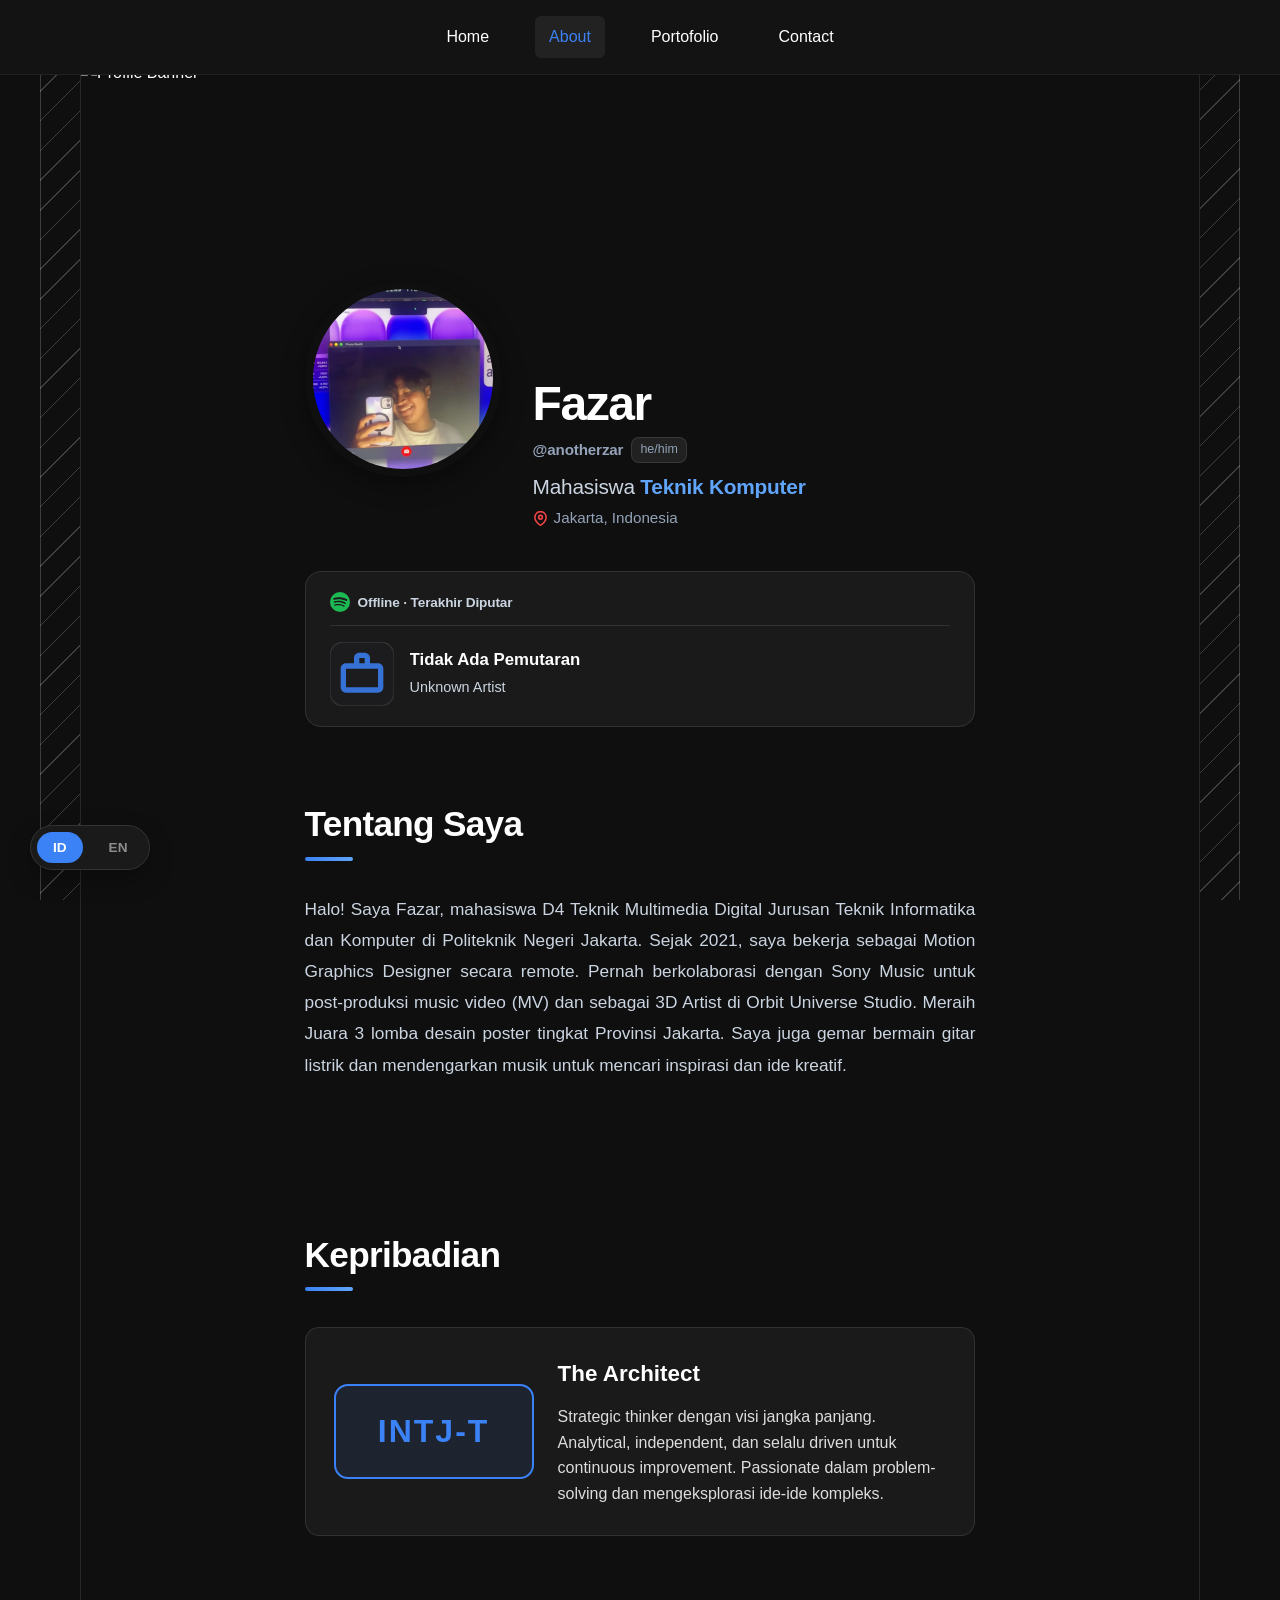
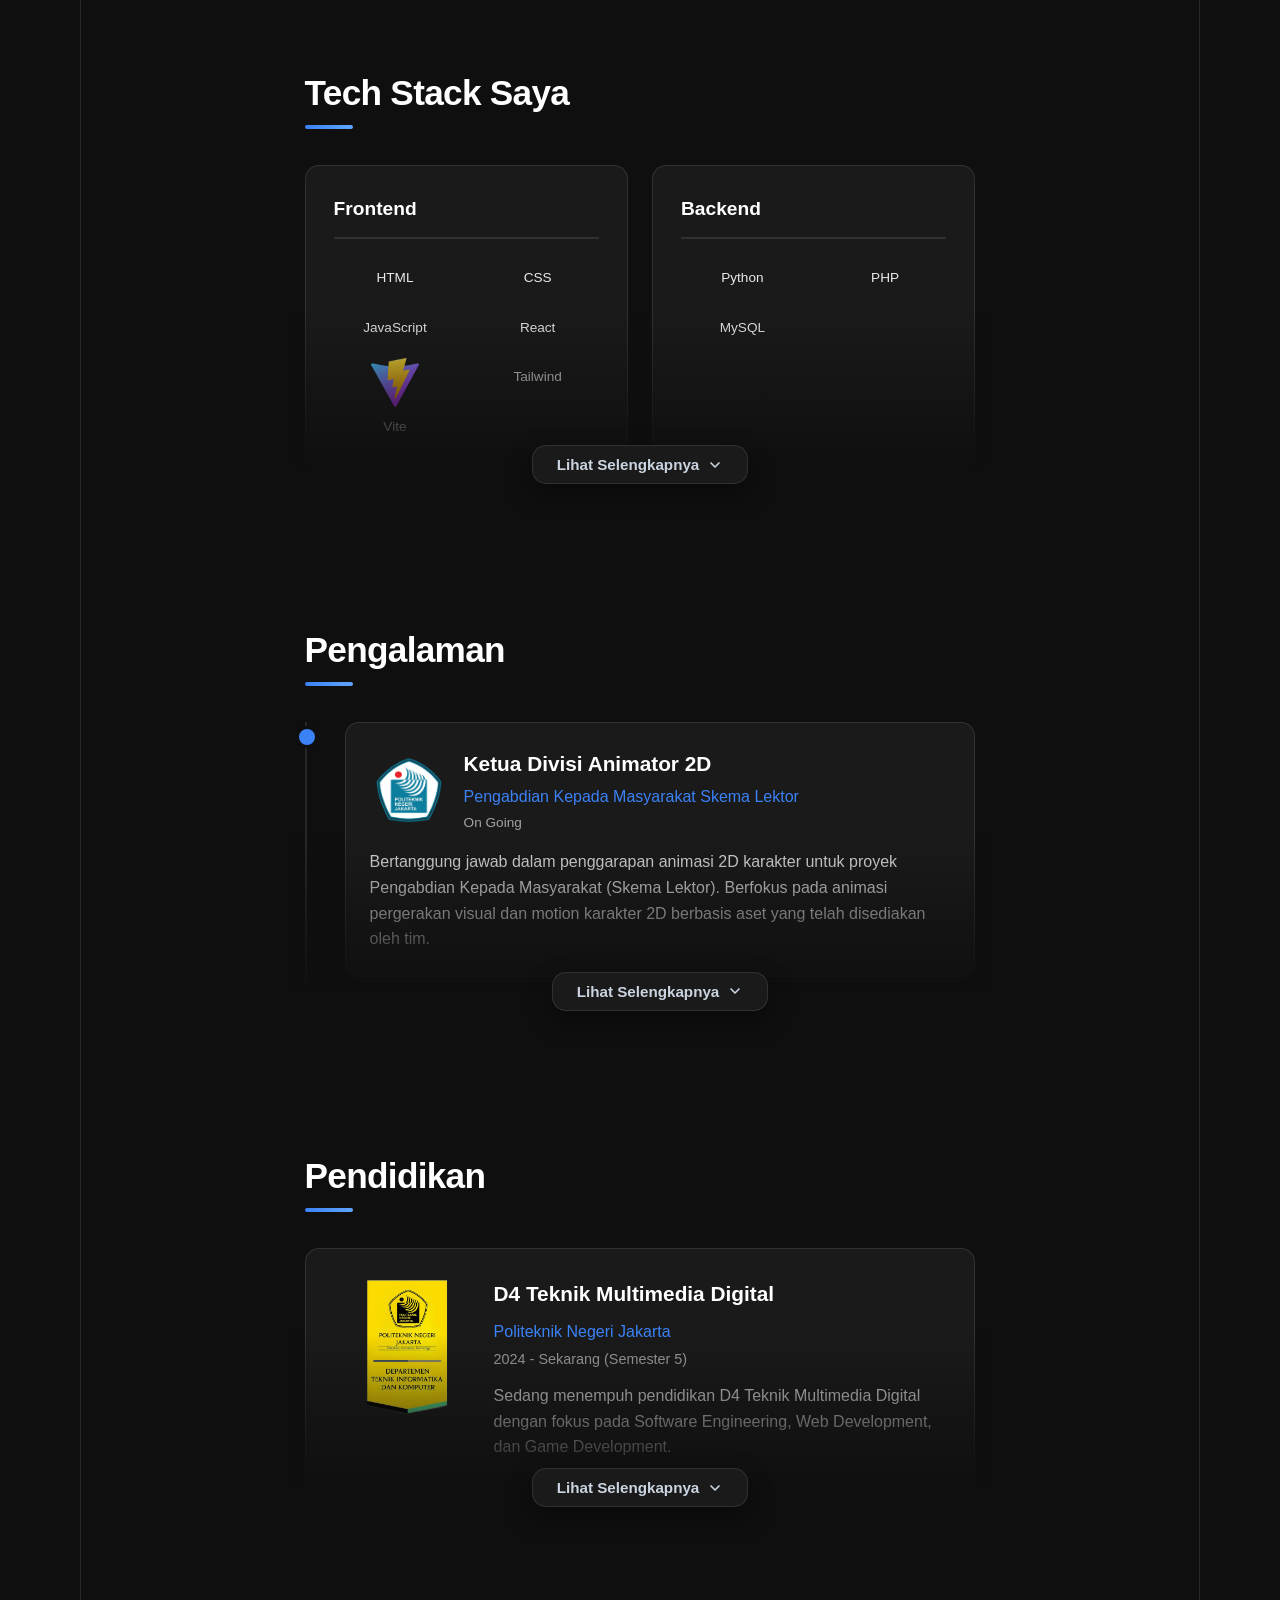
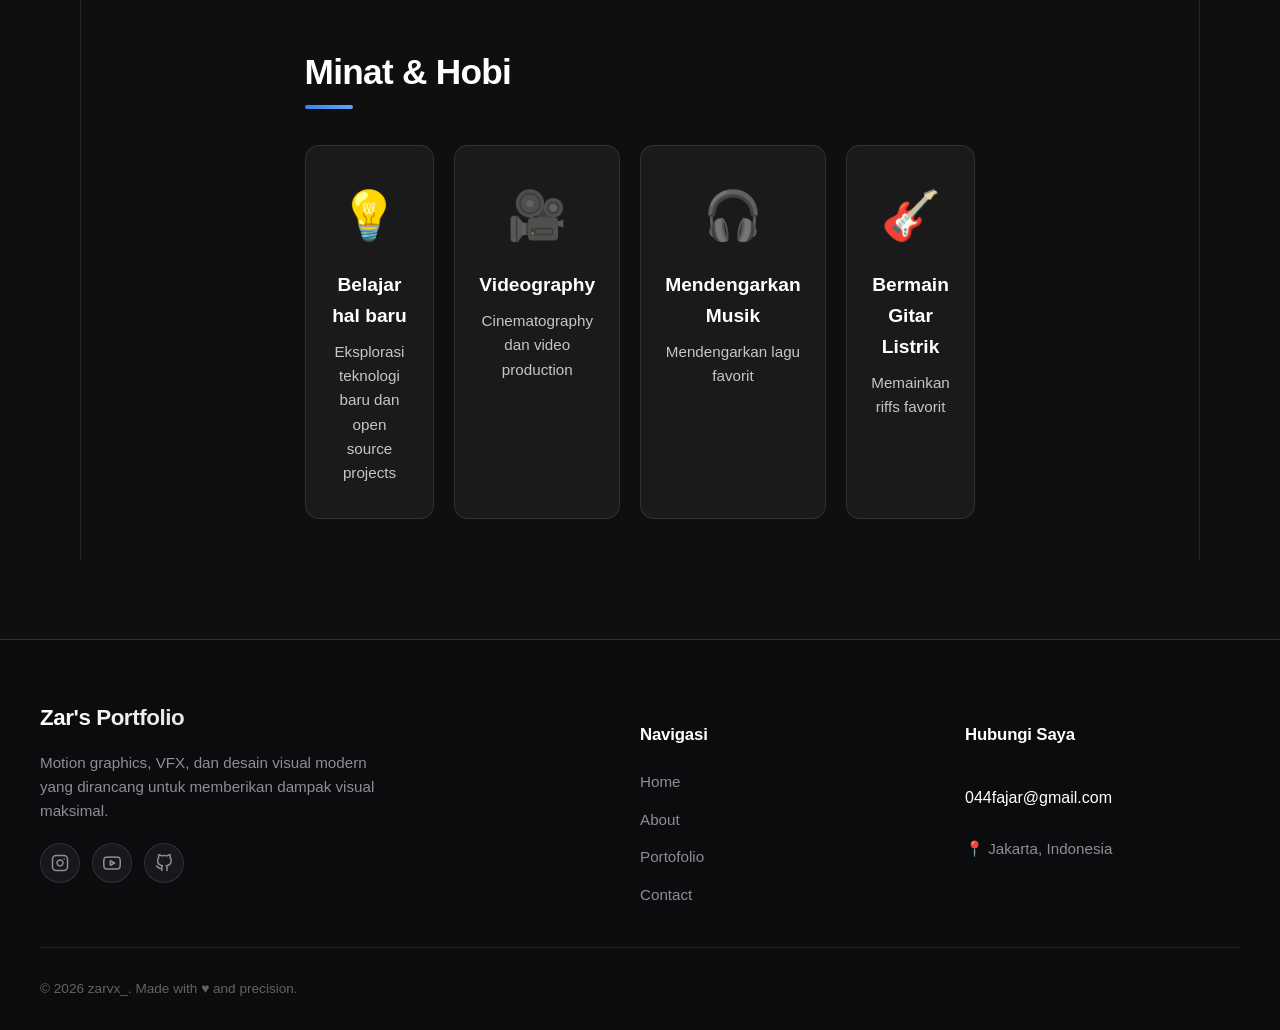
==== commit c98ba65f: "optimze meta" ====
--- a/about.html
+++ b/about.html
@@ -5,7 +5,13 @@
     <meta charset="UTF-8">
     <meta name="viewport" content="width=device-width, initial-scale=1.0">
     <title>Tentang Saya - Zar's Portfolio</title>
-    <title>Portofolio - Zar's Portfolio</title>
+    <meta name="description" content="Tentang Fazar — Motion Graphics Designer, mahasiswa D4 Teknik Multimedia Digital di Politeknik Negeri Jakarta.">
+    <meta property="og:type" content="website">
+    <meta property="og:title" content="Tentang Saya - Zar's Portfolio">
+    <meta property="og:description" content="Tentang Fazar — Motion Graphics Designer, mahasiswa D4 TMD PNJ.">
+    <meta property="og:url" content="https://anotherzar.github.io/Website-Portfolio/about.html">
+    <meta property="og:image" content="src/assets/images/pfp.webp">
+    <meta name="twitter:card" content="summary_large_image">
     <link rel="icon"
         href="data:image/svg+xml,&lt;svg xmlns='http://www.w3.org/2000/svg' viewBox='0 0 100 100'&gt;&lt;text y='.9em' font-size='90'&gt;🎬&lt;/text&gt;&lt;/svg&gt;">
     <link rel="prefetch" href="index.html">
--- a/src/style/global.css
+++ b/src/style/global.css
@@ -3,24 +3,38 @@
     */
 
 :root {
-    /* Colors */
+    /* Background Colors */
     --bg: #0f0f0f;
+    --bg-nav: #131313;
     --bg-card: #1a1a1a;
-    --text: #e5e5e5;
+    --bg-card-hover: #222222;
+
+    /* Text Colors */
+    --text: #ffffff;
+    --text-body: #e5e5e5;
+    --text-secondary: #cbd5e1;
+    --text-muted: #94a3b8;
+    --text-subtle: #64748b;
+
+    /* Brand & Accent Colors */
     --accent: #3b82f6;
+    --accent-light: #60a5fa;
+    --accent-hover: #2563eb;
+    --accent-spotify: #1db954;
+    --accent-green: #badb6e;
+    --accent-red: #ef4444;
 
     /* Borders */
-    --border: #222;
-    --border-light: #333;
-    --border-soft: #ffffff10;
-    --border-soft-2: #ffffff15;
-
-    /* Interactive States */
-    --hover-bg: #222;
+    --border: #222222;
+    --border-light: #333333;
+    --border-soft: rgba(255, 255, 255, 0.1);
+    --border-soft-2: rgba(255, 255, 255, 0.15);
+
+    /* Interactive States & Badges */
+    --hover-bg: #222222;
     --cta-dark: #292929;
-    --cta-hover: #badb6e;
-
-    /* Badge Branding Colors */
+    --cta-hover: var(--accent-green);
+
     --badge-personal-bg: rgba(255, 255, 255, 0.08);
     --badge-personal-text: var(--text);
     --badge-personal-border: rgba(255, 255, 255, 0.2);
@@ -34,9 +48,12 @@
     --badge-client-border: rgba(186, 219, 110, 0.35);
 
     /* Border Radius */
+    --radius-sm: 8px;
     --radius: 12px;
     --radius-lg: 14px;
     --radius-xl: 16px;
+    --radius-full: 9999px;
+    --radius-pill: 50px;
 
     /* Spacing */
     --space: 1.5rem;
@@ -97,7 +114,7 @@
     left: 0;
     width: 100%;
     z-index: 999;
-    background: #131313;
+    background: var(--bg-nav);
     display: flex;
     justify-content: center;
     gap: 2rem;
--- a/src/style/about.css
+++ b/src/style/about.css
@@ -18,7 +18,7 @@
     font-size: clamp(1.6rem, 3vw, 2.2rem);
     font-weight: 800;
     margin-bottom: 24px;
-    color: #ffffff;
+    color: var(--text);
     position: relative;
     display: inline-block;
     letter-spacing: -0.02em;
@@ -31,7 +31,7 @@
     left: 0;
     width: 48px;
     height: 4px;
-    background: linear-gradient(90deg, var(--accent, #3b82f6), #60a5fa);
+    background: linear-gradient(90deg, var(--accent), var(--accent-light));
     border-radius: 2px;
 }
 
@@ -93,7 +93,7 @@
     font-size: clamp(2.2rem, 4vw, 3rem);
     font-weight: 800;
     letter-spacing: -0.03em;
-    color: #ffffff;
+    color: var(--text);
     line-height: 1.15;
 }
 
@@ -109,18 +109,18 @@
 .profile-username {
     font-size: 0.95rem;
     font-weight: 600;
-    color: #94a3b8;
+    color: var(--text-muted);
     letter-spacing: -0.01em;
 }
 
 .profile-pronouns {
     font-size: 0.78rem;
     font-weight: 500;
-    color: #94a3b8;
-    background: rgba(255, 255, 255, 0.06);
-    border: 1px solid rgba(255, 255, 255, 0.12);
+    color: var(--text-muted);
+    background: var(--badge-personal-bg);
+    border: 1px solid var(--border-soft);
     padding: 2px 8px;
-    border-radius: 8px;
+    border-radius: var(--radius-sm);
     letter-spacing: normal;
     display: inline-block;
 }
@@ -129,13 +129,13 @@
     margin: 0 !important;
     font-weight: 500;
     font-size: clamp(1.1rem, 2.2vw, 1.3rem);
-    color: #cbd5e1;
+    color: var(--text-secondary);
     letter-spacing: -0.01em;
     line-height: 1.3;
 }
 
 .profile-info h2 .role-highlight {
-    color: #60a5fa;
+    color: var(--accent-light);
     font-weight: 600;
 }
 
@@ -144,7 +144,7 @@
     margin: 2px 0 0 0 !important;
     font-weight: 500;
     font-size: 0.95rem;
-    color: #94a3b8;
+    color: var(--text-muted);
     opacity: 1;
     display: inline-flex;
     align-items: center;
@@ -156,10 +156,10 @@
 */
 .spotify-card {
     background: var(--bg-card);
-    border: 1px solid rgba(255, 255, 255, 0.1);
+    border: 1px solid var(--border-soft);
     backdrop-filter: blur(16px);
     -webkit-backdrop-filter: blur(16px);
-    border-radius: 16px;
+    border-radius: var(--radius-xl);
     padding: 20px 24px;
     margin-top: 28px;
 }
@@ -170,7 +170,7 @@
     align-items: center;
     margin-bottom: 16px;
     padding-bottom: 12px;
-    border-bottom: 1px solid rgba(255, 255, 255, 0.08);
+    border-bottom: 1px solid var(--border-soft);
 }
 
 .spotify-brand {
@@ -189,7 +189,7 @@
 .spotify-title-label {
     font-size: 0.85rem;
     font-weight: 600;
-    color: #cbd5e1;
+    color: var(--text-secondary);
     letter-spacing: -0.01em;
 }
 
@@ -208,19 +208,30 @@
 }
 
 .spotify-status-dot.playing {
-    background-color: #1DB954;
-    box-shadow: 0 0 10px #1DB954;
+    background-color: var(--accent-spotify);
+    box-shadow: 0 0 10px var(--accent-spotify);
     animation: pulseDot 2s infinite;
 }
 
 .spotify-status-dot.offline {
-    background-color: #64748b;
+    background-color: var(--text-subtle);
 }
 
 @keyframes pulseDot {
-    0% { transform: scale(0.95); box-shadow: 0 0 0 0 rgba(29, 185, 84, 0.7); }
-    70% { transform: scale(1); box-shadow: 0 0 0 8px rgba(29, 185, 84, 0); }
-    100% { transform: scale(0.95); box-shadow: 0 0 0 0 rgba(29, 185, 84, 0); }
+    0% {
+        transform: scale(0.95);
+        box-shadow: 0 0 0 0 rgba(29, 185, 84, 0.7);
+    }
+
+    70% {
+        transform: scale(1);
+        box-shadow: 0 0 0 8px rgba(29, 185, 84, 0);
+    }
+
+    100% {
+        transform: scale(0.95);
+        box-shadow: 0 0 0 0 rgba(29, 185, 84, 0);
+    }
 }
 
 /* Equalizer Bars */
@@ -233,19 +244,39 @@
 
 .spotify-equalizer .bar {
     width: 3px;
-    background-color: #1DB954;
+    background-color: var(--accent-spotify);
     border-radius: 2px;
     animation: soundWave 1.2s ease-in-out infinite alternate;
 }
 
-.spotify-equalizer .bar1 { height: 14px; animation-delay: 0.1s; }
-.spotify-equalizer .bar2 { height: 8px;  animation-delay: 0.3s; }
-.spotify-equalizer .bar3 { height: 12px; animation-delay: 0.5s; }
-.spotify-equalizer .bar4 { height: 6px;  animation-delay: 0.2s; }
+.spotify-equalizer .bar1 {
+    height: 14px;
+    animation-delay: 0.1s;
+}
+
+.spotify-equalizer .bar2 {
+    height: 8px;
+    animation-delay: 0.3s;
+}
+
+.spotify-equalizer .bar3 {
+    height: 12px;
+    animation-delay: 0.5s;
+}
+
+.spotify-equalizer .bar4 {
+    height: 6px;
+    animation-delay: 0.2s;
+}
 
 @keyframes soundWave {
-    0% { height: 4px; }
-    100% { height: 14px; }
+    0% {
+        height: 4px;
+    }
+
+    100% {
+        height: 14px;
+    }
 }
 
 /* Track Body */
@@ -278,7 +309,7 @@
 }
 
 .spotify-song-title {
-    color: #ffffff;
+    color: var(--text);
     font-weight: 700;
     font-size: 1.05rem;
     text-decoration: none;
@@ -289,11 +320,11 @@
 }
 
 .spotify-song-title:hover {
-    color: #1DB954;
+    color: var(--accent-spotify);
 }
 
 .spotify-artist-name {
-    color: #cbd5e1;
+    color: var(--text-secondary);
     font-size: 0.9rem;
     font-weight: 500;
     white-space: nowrap;
@@ -303,7 +334,7 @@
 }
 
 .spotify-album-name {
-    color: #64748b;
+    color: var(--text-subtle);
     font-size: 0.8rem;
     margin: 0;
     white-space: nowrap;
@@ -319,14 +350,14 @@
 .spotify-progress-bar {
     width: 100%;
     height: 4px;
-    background: rgba(255, 255, 255, 0.1);
+    background: var(--border-soft);
     border-radius: 2px;
     overflow: hidden;
 }
 
 .spotify-progress-fill {
     height: 100%;
-    background-color: #1DB954;
+    background-color: var(--accent-spotify);
     border-radius: 2px;
     transition: width 0.4s linear;
 }
@@ -335,7 +366,7 @@
     display: flex;
     justify-content: space-between;
     font-size: 0.75rem;
-    color: #64748b;
+    color: var(--text-subtle);
     margin-top: 4px;
 }
 
@@ -350,7 +381,7 @@
 .teks-bio {
     font-size: 1.08rem;
     line-height: 1.8;
-    color: #cbd5e1;
+    color: var(--text-secondary);
     text-align: justify;
     max-width: fit-content;
 }
@@ -407,10 +438,46 @@
     */
 
 .tech-stack-container {
+    position: relative;
     display: grid;
     grid-template-columns: repeat(2, 1fr);
     gap: 24px;
     margin-top: 20px;
+}
+
+.tech-category-hidden {
+    display: none !important;
+}
+
+.tech-stack-fade-overlay {
+    position: absolute;
+    bottom: 0;
+    left: -10px;
+    right: -10px;
+    height: 180px;
+    background: linear-gradient(to bottom, transparent 0%, var(--bg) 85%);
+    pointer-events: none;
+    z-index: 2;
+    grid-column: 1 / -1;
+    width: calc(100% + 20px);
+    transition: opacity 0.4s ease, visibility 0.4s ease;
+}
+
+.tech-stack-fade-overlay.hidden {
+    opacity: 0;
+    visibility: hidden;
+}
+
+.see-more-container {
+    position: relative;
+    z-index: 5;
+    display: flex;
+    justify-content: center;
+    grid-column: 1 / -1;
+    width: 100%;
+    margin-top: -45px;
+    padding-bottom: 8px;
+    transition: margin-top 0.35s ease;
 }
 
 .tech-category {
@@ -577,13 +644,92 @@
 
 .timeline-cert-link:hover {
     background: rgba(255, 255, 255, 0.15);
-    border-color: var(--accent, #fff);
-    color: #fff;
+    border-color: var(--accent);
+    color: var(--text);
     box-shadow: 0 4px 12px rgba(0, 0, 0, 0.2);
 }
 
 .timeline-cert-link svg {
     flex-shrink: 0;
+}
+
+/* GRADIENT FADE OVERLAY & SEE MORE BUTTON */
+.timeline {
+    position: relative;
+    padding-left: 40px;
+    margin-top: 20px;
+}
+
+.timeline-fade-overlay {
+    position: absolute;
+    bottom: 0;
+    left: -10px;
+    right: -10px;
+    height: 180px;
+    background: linear-gradient(to bottom, transparent 0%, var(--bg) 85%);
+    pointer-events: none;
+    z-index: 2;
+    transition: opacity 0.4s ease, visibility 0.4s ease;
+}
+
+.timeline-fade-overlay.hidden {
+    opacity: 0;
+    visibility: hidden;
+}
+
+.timeline-item-hidden {
+    display: none !important;
+}
+
+.see-more-container {
+    position: relative;
+    z-index: 5;
+    display: flex;
+    justify-content: center;
+    grid-column: 1 / -1;
+    width: 100%;
+    margin-top: -45px;
+    padding-bottom: 8px;
+    transition: margin-top 0.35s ease;
+}
+
+.see-more-container.expanded {
+    margin-top: 24px;
+}
+
+.btn-see-more {
+    display: inline-flex;
+    align-items: center;
+    gap: 8px;
+    background: var(--bg-card);
+    border: 1px solid var(--border-soft);
+    color: var(--text-secondary);
+    font-size: 0.95rem;
+    font-weight: 600;
+    padding: 10px 24px;
+    border-radius: var(--radius-lg);
+    cursor: pointer;
+    backdrop-filter: blur(12px);
+    -webkit-backdrop-filter: blur(12px);
+    box-shadow: 0 8px 24px rgba(0, 0, 0, 0.4);
+    transition: all 0.25s ease;
+    outline: none;
+}
+
+.btn-see-more:hover {
+    background: var(--bg-card-hover);
+    border-color: var(--accent);
+    color: var(--text);
+    transform: translateY(-2px);
+    box-shadow: 0 10px 28px rgba(0, 0, 0, 0.5);
+}
+
+.btn-see-more svg {
+    transition: transform 0.3s ease;
+}
+
+.btn-see-more.expanded svg {
+    transform: rotate(180deg);
 }
 
 /* 
@@ -591,10 +737,32 @@
     */
 
 .pendidikan-container {
+    position: relative;
     display: flex;
     flex-direction: column;
     gap: 24px;
     margin-top: 20px;
+}
+
+.pendidikan-item-hidden {
+    display: none !important;
+}
+
+.education-fade-overlay {
+    position: absolute;
+    bottom: 0;
+    left: -10px;
+    right: -10px;
+    height: 180px;
+    background: linear-gradient(to bottom, transparent 0%, var(--bg) 85%);
+    pointer-events: none;
+    z-index: 2;
+    transition: opacity 0.4s ease, visibility 0.4s ease;
+}
+
+.education-fade-overlay.hidden {
+    opacity: 0;
+    visibility: hidden;
 }
 
 .pendidikan-item {
